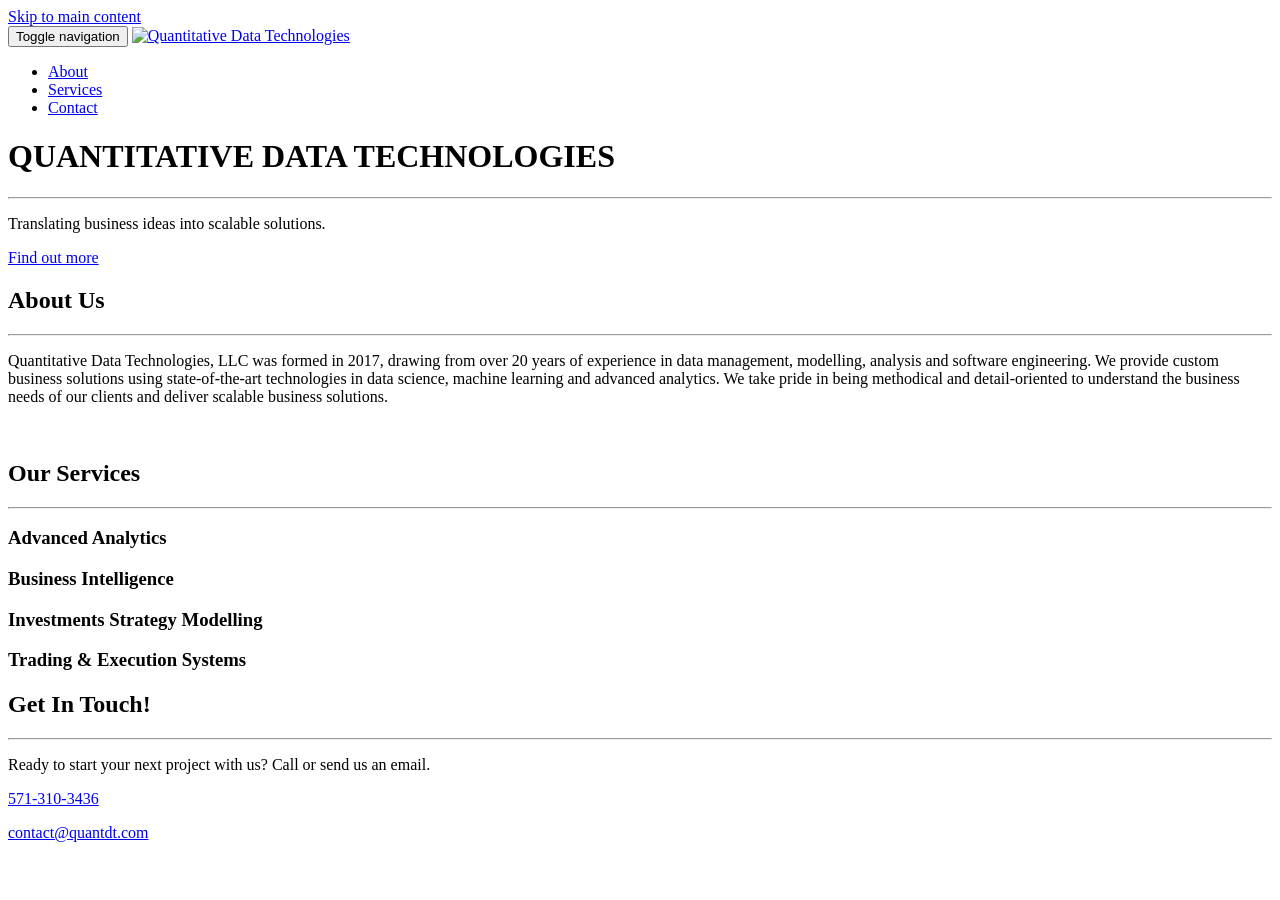
==== index.html @ 6bd19e8d "Updated teal line width between title and subtitle" ====
<!DOCTYPE html>
<html lang="en-us">
    <head>
        <meta charset="utf-8">
<meta name="viewport" content="width=device-width, initial-scale=1">
<meta name="robots" content="index, follow">
<meta name="referrer" content="strict-origin-when-cross-origin">
<meta name="theme-color" content="#032b5b">
<meta name="author" content="Quantitative Data Technologies">
<meta name="description" content="Analytics, Business Intelligence, Statistical Modelling, Systematic Investments">
<link rel="canonical" href="https://www.quantdt.com/">
<meta property="og:type" content="website">
<meta property="og:title" content="QUANTITATIVE DATA TECHNOLOGIES">
<meta property="og:description" content="Analytics, Business Intelligence, Statistical Modelling, Systematic Investments">
<meta property="og:url" content="https://www.quantdt.com/">
<meta property="og:site_name" content="QUANTITATIVE DATA TECHNOLOGIES">
<meta property="og:image" content="https://www.quantdt.com/hero.png">
<meta name="twitter:card" content="summary_large_image">
<title>QUANTITATIVE DATA TECHNOLOGIES</title>

<!-- Favicon -->
<link rel="icon" href="https://www.quantdt.com/favicon.ico">
<!-- Bootstrap Core CSS -->
<link rel="stylesheet" href="https://www.quantdt.com/css/bootstrap.min.css" type="text/css">
<!-- Custom Fonts -->
<link rel="preconnect" href="https://fonts.googleapis.com">
<link rel="preconnect" href="https://fonts.gstatic.com" crossorigin>
<link href="https://fonts.googleapis.com/css?family=Open+Sans:300,300italic,400,400italic,600,600italic,700,700italic,800,800italic&amp;display=swap" rel="stylesheet" type="text/css">
<link href="https://fonts.googleapis.com/css?family=Merriweather:300,300italic,400,400italic,700,700italic,900,900italic&amp;display=swap" rel="stylesheet" type="text/css">
<link rel="stylesheet" href="https://www.quantdt.com/font-awesome/css/font-awesome.min.css" type="text/css">
<!-- Plugin CSS -->
<link rel="stylesheet" href="https://www.quantdt.com/css/animate.min.css" type="text/css">
<!-- Custom CSS -->
<link rel="stylesheet" href="https://www.quantdt.com/css/creative.css" type="text/css">






<script type="application/ld+json">
{
  "@context": "https://schema.org",
  "@type": "Organization",
  "name": "Quantitative Data Technologies",
  "url": "https://www.quantdt.com/",
  "description": "Analytics, Business Intelligence, Statistical Modelling, Systematic Investments",
  "email": "contact@quantdt.com",
  "telephone": "+15713103436"
}
</script>


    </head>
    <body id="page-top">
        <a class="skip-link" href="#main-content">Skip to main content</a>

        
            <!-- NAVIGATION -->
<nav id="mainNav" class="navbar navbar-default navbar-fixed-top" aria-label="Primary navigation">
    <div class="container-fluid">
        <!-- Brand and toggle get grouped for better mobile display -->
        <div class="navbar-header">
            <button type="button" class="navbar-toggle collapsed" data-toggle="collapse" data-target="#site-navigation" aria-controls="site-navigation" aria-expanded="false">
                <span class="sr-only">Toggle navigation</span>
                <span class="icon-bar"></span>
                <span class="icon-bar"></span>
                <span class="icon-bar"></span>
            </button>
            
                <a class="navbar-brand page-scroll navbar-brand-logo" href="#page-top">
                    <img src="https://www.quantdt.com/img/qdt_toplogo.png" alt="Quantitative Data Technologies">
                </a>
            
        </div>
        <!-- Collect the nav links, forms, and other content for toggling -->
        <div class="collapse navbar-collapse" id="site-navigation">
            <ul class="nav navbar-nav navbar-right">
                
                    <li>
                        <a class="page-scroll" href="#about">About</a>
                    </li>
                
                
                    <li>
                        <a class="page-scroll" href="#services">Services</a>
                    </li>
                
                
                
                
                    <li>
                        <a class="page-scroll" href="#contact">Contact</a>
                    </li>
                
            </ul>
        </div>
        <!-- /.navbar-collapse -->
    </div>
    <!-- /.container-fluid -->
</nav>

        

        <main id="main-content" tabindex="-1">
            
                <!-- HEADER -->
<header class="site-hero" aria-labelledby="hero-title">
    <div class="header-content">
        <div class="header-content-inner">
            
                <h1 id="hero-title">QUANTITATIVE DATA TECHNOLOGIES</h1>
            
            
                <div class="hero-subtitle-group">
                    
                        <hr>
                    
                    <p>Translating business ideas into scalable solutions.</p>
                </div>
            
            
                <a href="#about" class="btn btn-primary btn-xl page-scroll" aria-label="Learn more about Quantitative Data Technologies">Find out more</a>
            
        </div>
    </div>
</header>

            

            
                <!-- ABOUT -->
<section class="bg-primary" id="about" aria-labelledby="about-heading">
    <div class="container">
        <div class="row about-row">
            <div class="col-lg-7 col-lg-offset-1 col-md-7">
                
                    <h2 class="section-heading" id="about-heading">About Us</h2>
                
                
                    <hr class="light">
                
                
                    <p class="text-faded">Quantitative Data Technologies, LLC was formed in 2017, drawing from over 20 years of experience in data management, modelling, analysis and software engineering. We provide custom business solutions using state-of-the-art technologies in data science, machine learning and advanced analytics. We take pride in being methodical and detail-oriented to understand the business needs of our clients and deliver scalable business solutions.</p>
                
                
            </div>
            
                <div class="col-lg-3 col-md-4 about-logo-wrap" aria-hidden="true">
                    <img class="about-logo" src="https://www.quantdt.com/img/qdt_logo_no_name.png" alt="">
                </div>
            
        </div>
    </div>
</section>

            

            
                <!-- SERVICES -->
<section id="services" aria-labelledby="services-heading">
    
        <div class="container">
            <div class="row">
                <div class="col-lg-12 text-center">
                    <h2 class="section-heading" id="services-heading">Our Services</h2>
                    <hr class="primary">
                </div>
            </div>
        </div>
    
    <div class="container">
        <div class="row" role="list">
            
            <div class="col-lg-3 col-md-6 text-center" role="listitem">
                <div class="service-box">
                    <i class="fa fa-4x fa-table wow bounceIn text-primary" aria-hidden="true"></i>
                    <h3>Advanced Analytics</h3>
                    
                </div>
            </div>
            
            <div class="col-lg-3 col-md-6 text-center" role="listitem">
                <div class="service-box">
                    <i class="fa fa-4x fa-users wow bounceIn text-primary" aria-hidden="true"></i>
                    <h3>Business Intelligence</h3>
                    
                </div>
            </div>
            
            <div class="col-lg-3 col-md-6 text-center" role="listitem">
                <div class="service-box">
                    <i class="fa fa-4x fa-line-chart wow bounceIn text-primary" aria-hidden="true"></i>
                    <h3>Investments Strategy Modelling</h3>
                    
                </div>
            </div>
            
            <div class="col-lg-3 col-md-6 text-center" role="listitem">
                <div class="service-box">
                    <i class="fa fa-4x fa-exchange wow bounceIn text-primary" aria-hidden="true"></i>
                    <h3>Trading &amp; Execution Systems</h3>
                    
                </div>
            </div>
            
        </div>
    </div>
</section>

            

            

            

            

            
                <!-- CONTACT -->
<section id="contact" aria-labelledby="contact-heading">
    <div class="container">
        <div class="row">
            <div class="col-lg-8 col-lg-offset-2 text-center">
                
                    <h2 class="section-heading" id="contact-heading">Get In Touch!</h2>
                
                
                    <hr class="primary">
                
                
                    <p>Ready to start your next project with us? Call or send us an email.</p>
                
            </div>
            
                <div class="
                
                    col-lg-4
                
                col-lg-offset-2 text-center">
                    <i class="fa fa-phone fa-3x wow bounceIn" aria-hidden="true"></i>
                    <p><a href="tel:&#43;15713103436" aria-label="Call Quantitative Data Technologies at 571-310-3436">571-310-3436</a></p>
                </div>
            
            
                <div class="
                
                    col-lg-4
                
                 text-center">
                    <i class="fa fa-envelope-o fa-3x wow bounceIn" data-wow-delay=".1s" aria-hidden="true"></i>
                    <p><a href="mailto:contact@quantdt.com" aria-label="Email Quantitative Data Technologies">contact@quantdt.com</a></p>
                </div>
            
        </div>
    </div>
</section>

            
        </main>

        

        <!-- jQuery -->
<script src="https://www.quantdt.com/js/jquery.js"></script>
<!-- Bootstrap Core JavaScript -->
<script src="https://www.quantdt.com/js/bootstrap.min.js"></script>
<!-- Plugin JavaScript -->
<script src="https://www.quantdt.com/js/jquery.easing.min.js"></script>
<script src="https://www.quantdt.com/js/jquery.fittext.js"></script>
<script src="https://www.quantdt.com/js/wow.min.js"></script>

<!-- Custom Theme JavaScript -->
<script src="https://www.quantdt.com/js/creative.js"></script>

        
<script>
if (navigator.doNotTrack !== "1" && window.doNotTrack !== "1") {
  window.dataLayer = window.dataLayer || [];
  function gtag(){dataLayer.push(arguments);}
  gtag("js", new Date());
  gtag("config", "G-QYPFFCB6VG", { "anonymize_ip": true });

  var gaScript = document.createElement("script");
  gaScript.async = true;
  gaScript.src = "https://www.googletagmanager.com/gtag/js?id=G-QYPFFCB6VG";
  document.head.appendChild(gaScript);
}
</script>


    </body>
</html>
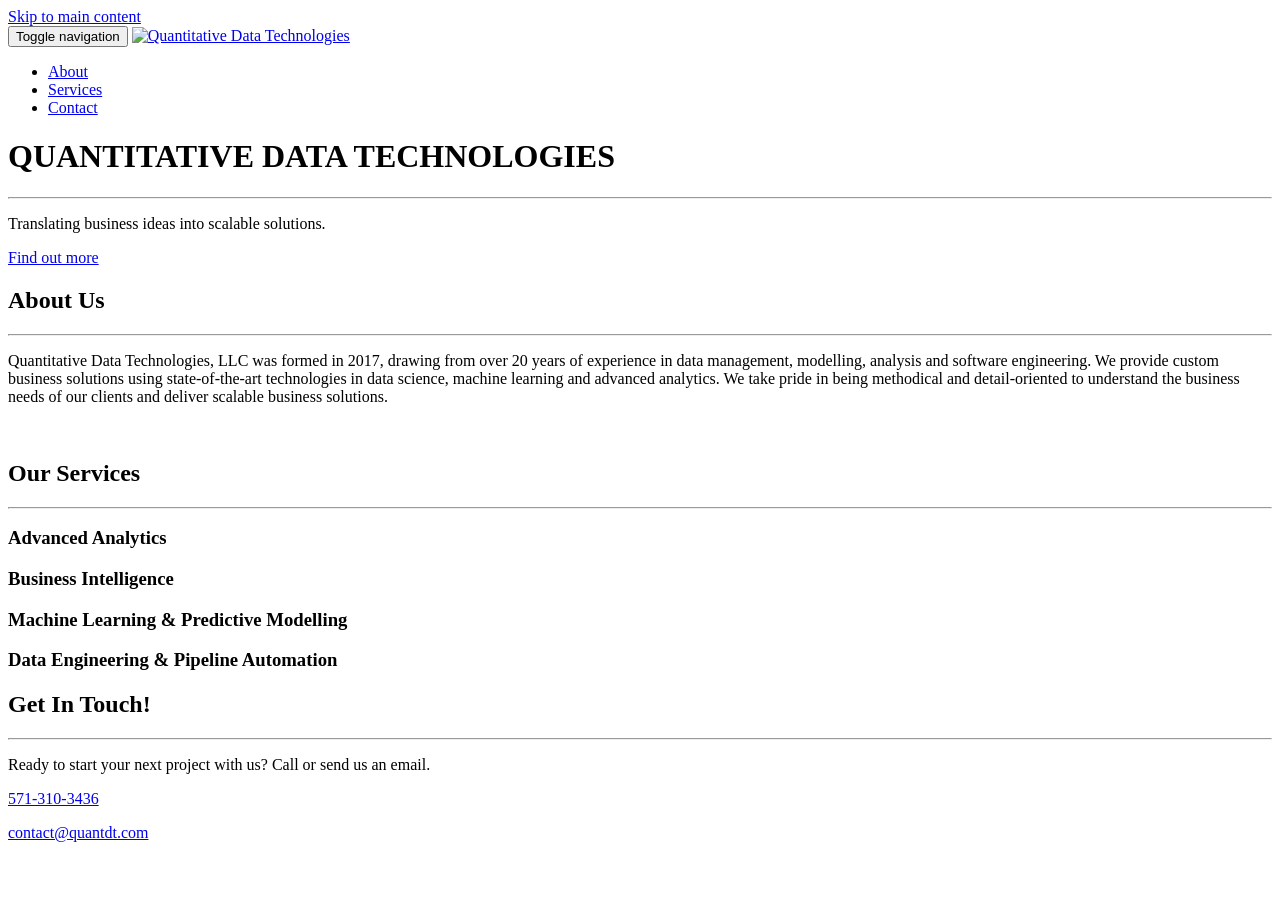
==== commit 5848c29d: "Updated business specialties to include Predictive Modelling and Data Engineering" ====
--- a/index.html
+++ b/index.html
@@ -7,11 +7,11 @@
 <meta name="referrer" content="strict-origin-when-cross-origin">
 <meta name="theme-color" content="#032b5b">
 <meta name="author" content="Quantitative Data Technologies">
-<meta name="description" content="Analytics, Business Intelligence, Statistical Modelling, Systematic Investments">
+<meta name="description" content="Analytics, Business Intelligence, Machine Learning, Data Engineering">
 <link rel="canonical" href="https://www.quantdt.com/">
 <meta property="og:type" content="website">
 <meta property="og:title" content="QUANTITATIVE DATA TECHNOLOGIES">
-<meta property="og:description" content="Analytics, Business Intelligence, Statistical Modelling, Systematic Investments">
+<meta property="og:description" content="Analytics, Business Intelligence, Machine Learning, Data Engineering">
 <meta property="og:url" content="https://www.quantdt.com/">
 <meta property="og:site_name" content="QUANTITATIVE DATA TECHNOLOGIES">
 <meta property="og:image" content="https://www.quantdt.com/hero.png">
@@ -44,7 +44,7 @@
   "@type": "Organization",
   "name": "Quantitative Data Technologies",
   "url": "https://www.quantdt.com/",
-  "description": "Analytics, Business Intelligence, Statistical Modelling, Systematic Investments",
+  "description": "Analytics, Business Intelligence, Machine Learning, Data Engineering",
   "email": "contact@quantdt.com",
   "telephone": "+15713103436"
 }
@@ -190,16 +190,16 @@
             
             <div class="col-lg-3 col-md-6 text-center" role="listitem">
                 <div class="service-box">
-                    <i class="fa fa-4x fa-line-chart wow bounceIn text-primary" aria-hidden="true"></i>
-                    <h3>Investments Strategy Modelling</h3>
-                    
-                </div>
-            </div>
-            
-            <div class="col-lg-3 col-md-6 text-center" role="listitem">
-                <div class="service-box">
-                    <i class="fa fa-4x fa-exchange wow bounceIn text-primary" aria-hidden="true"></i>
-                    <h3>Trading &amp; Execution Systems</h3>
+                    <i class="fa fa-4x fa-cogs wow bounceIn text-primary" aria-hidden="true"></i>
+                    <h3>Machine Learning &amp; Predictive Modelling</h3>
+                    
+                </div>
+            </div>
+            
+            <div class="col-lg-3 col-md-6 text-center" role="listitem">
+                <div class="service-box">
+                    <i class="fa fa-4x fa-database wow bounceIn text-primary" aria-hidden="true"></i>
+                    <h3>Data Engineering &amp; Pipeline Automation</h3>
                     
                 </div>
             </div>
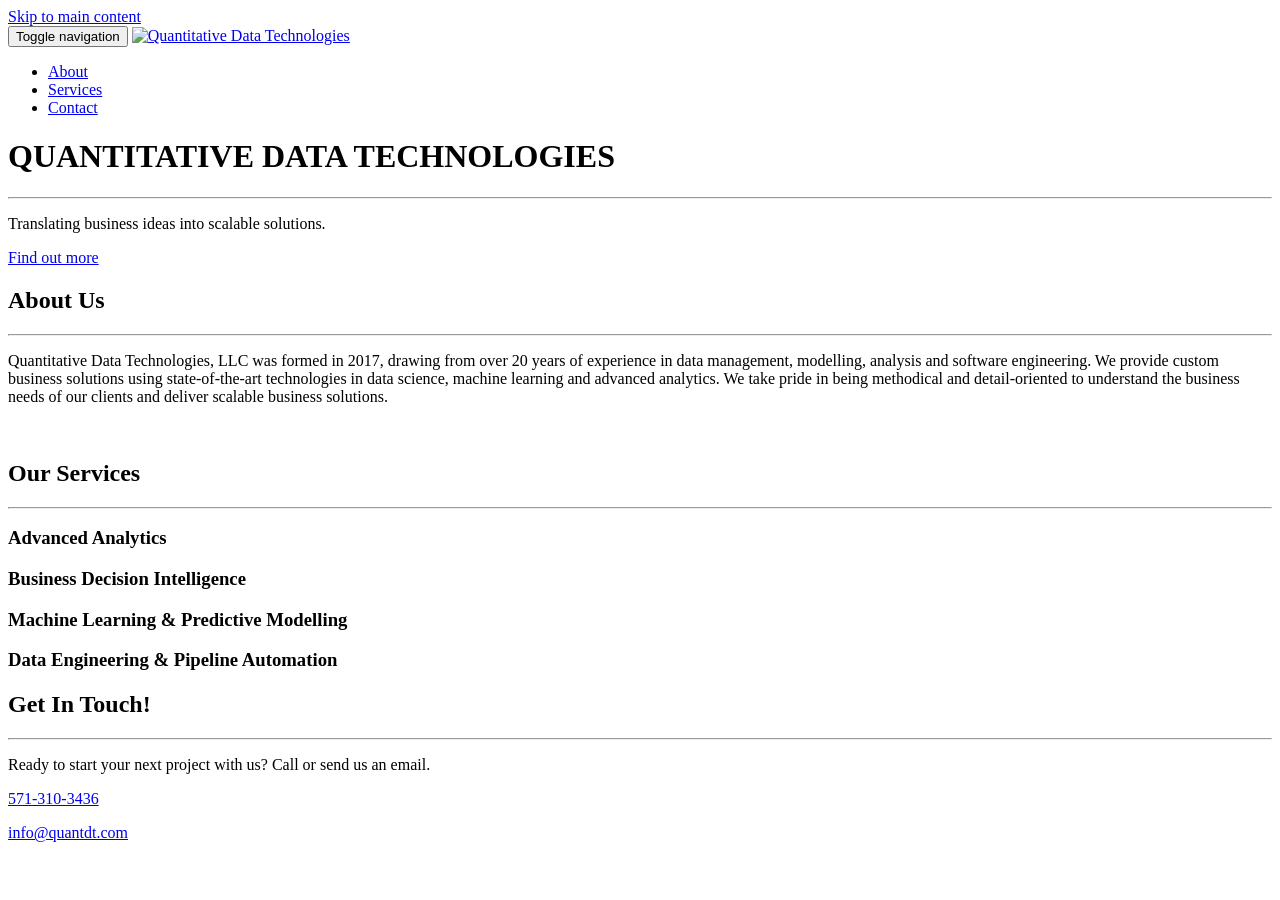
==== commit e03f180c: "Updated email address to info@quantdt.com" ====
--- a/index.html
+++ b/index.html
@@ -45,7 +45,7 @@
   "name": "Quantitative Data Technologies",
   "url": "https://www.quantdt.com/",
   "description": "Analytics, Business Intelligence, Machine Learning, Data Engineering",
-  "email": "contact@quantdt.com",
+  "email": "info@quantdt.com",
   "telephone": "+15713103436"
 }
 </script>
@@ -183,7 +183,7 @@
             <div class="col-lg-3 col-md-6 text-center" role="listitem">
                 <div class="service-box">
                     <i class="fa fa-4x fa-users wow bounceIn text-primary" aria-hidden="true"></i>
-                    <h3>Business Intelligence</h3>
+                    <h3>Business Decision Intelligence</h3>
                     
                 </div>
             </div>
@@ -249,7 +249,7 @@
                 
                  text-center">
                     <i class="fa fa-envelope-o fa-3x wow bounceIn" data-wow-delay=".1s" aria-hidden="true"></i>
-                    <p><a href="mailto:contact@quantdt.com" aria-label="Email Quantitative Data Technologies">contact@quantdt.com</a></p>
+                    <p><a href="mailto:info@quantdt.com" aria-label="Email Quantitative Data Technologies">info@quantdt.com</a></p>
                 </div>
             
         </div>
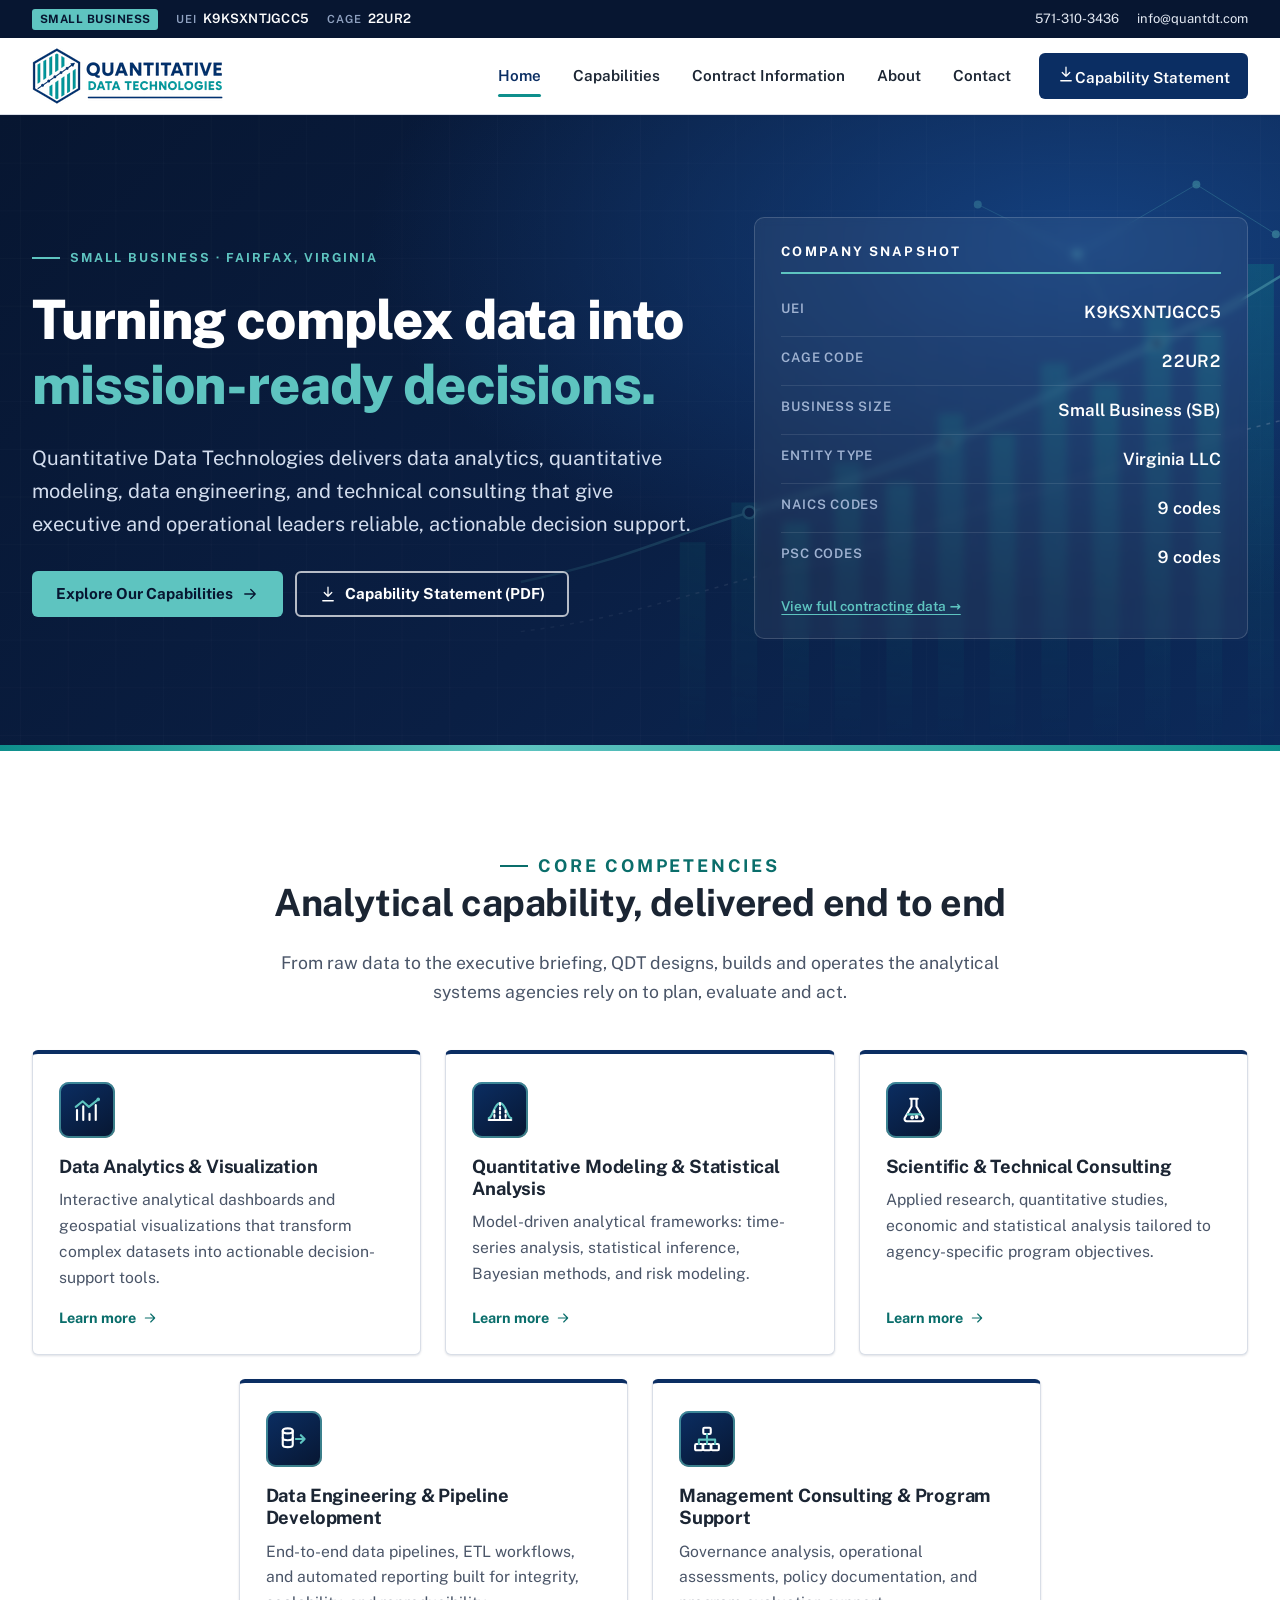
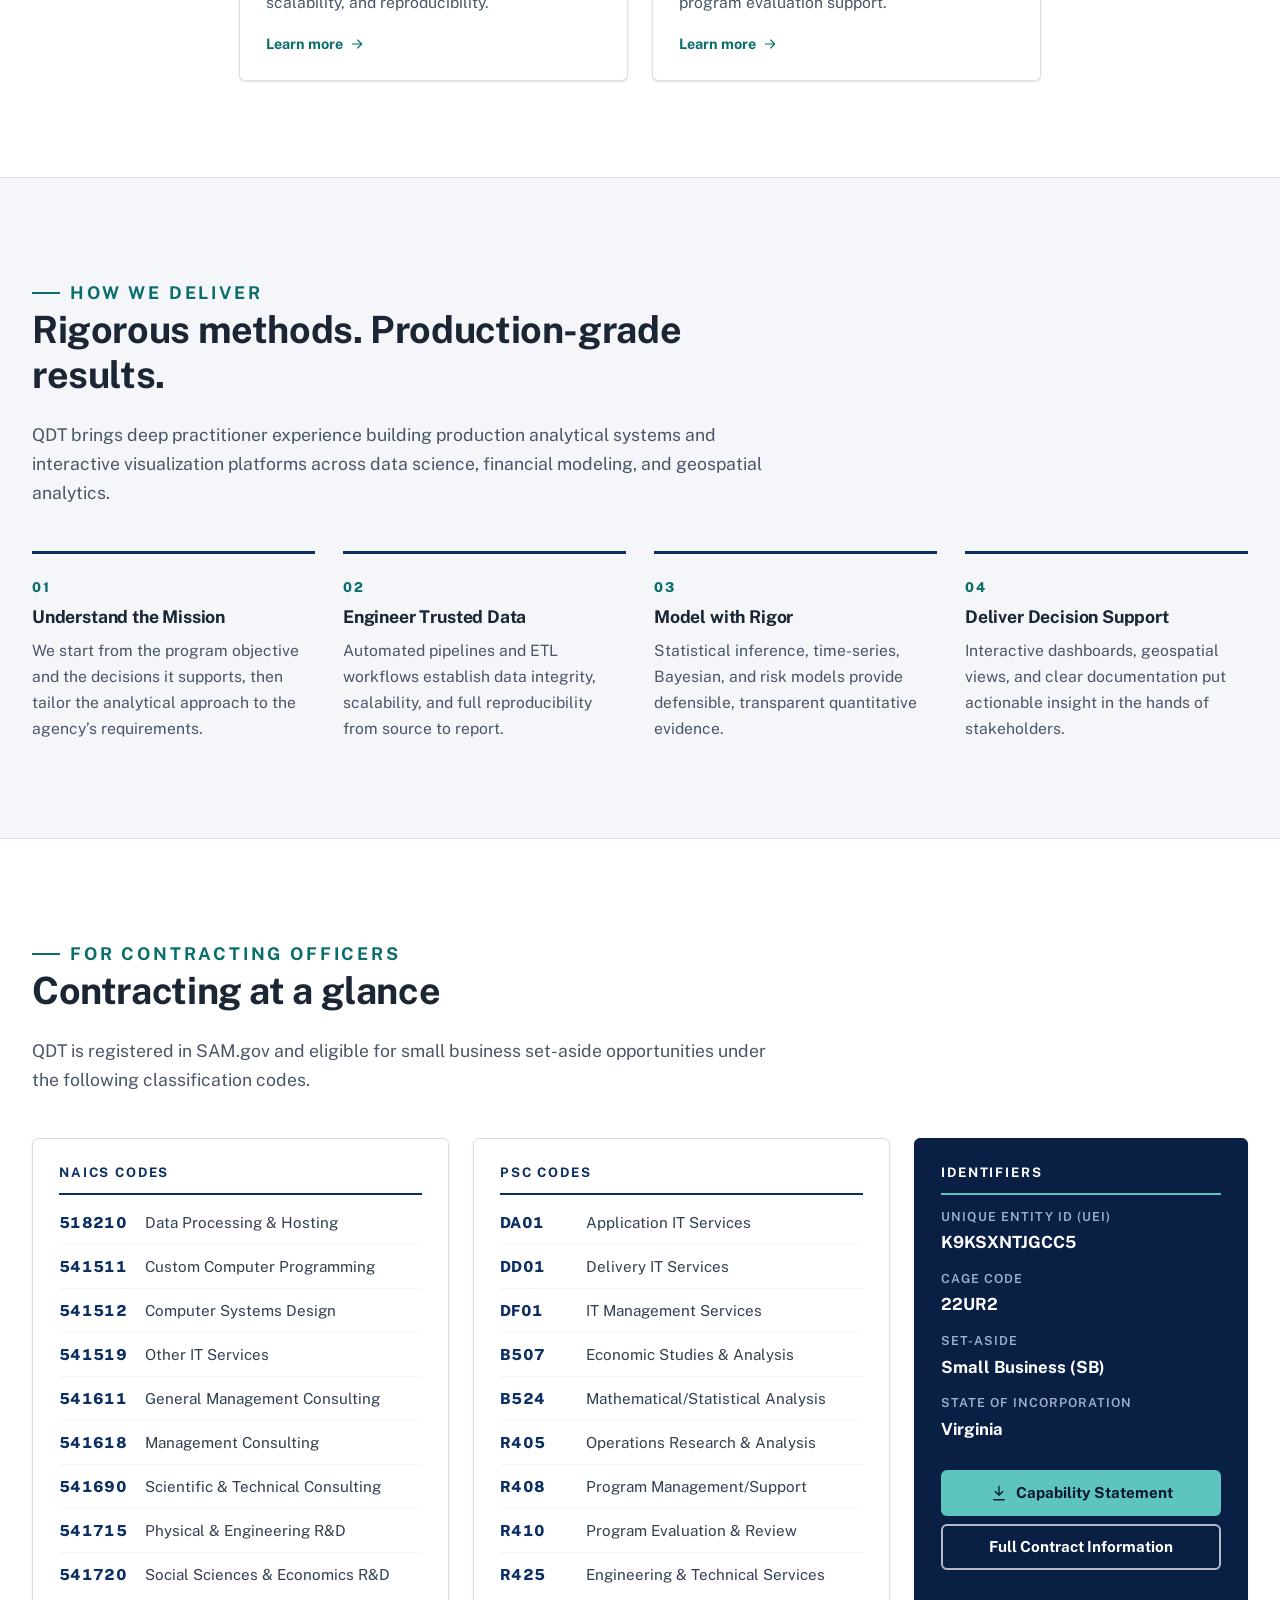
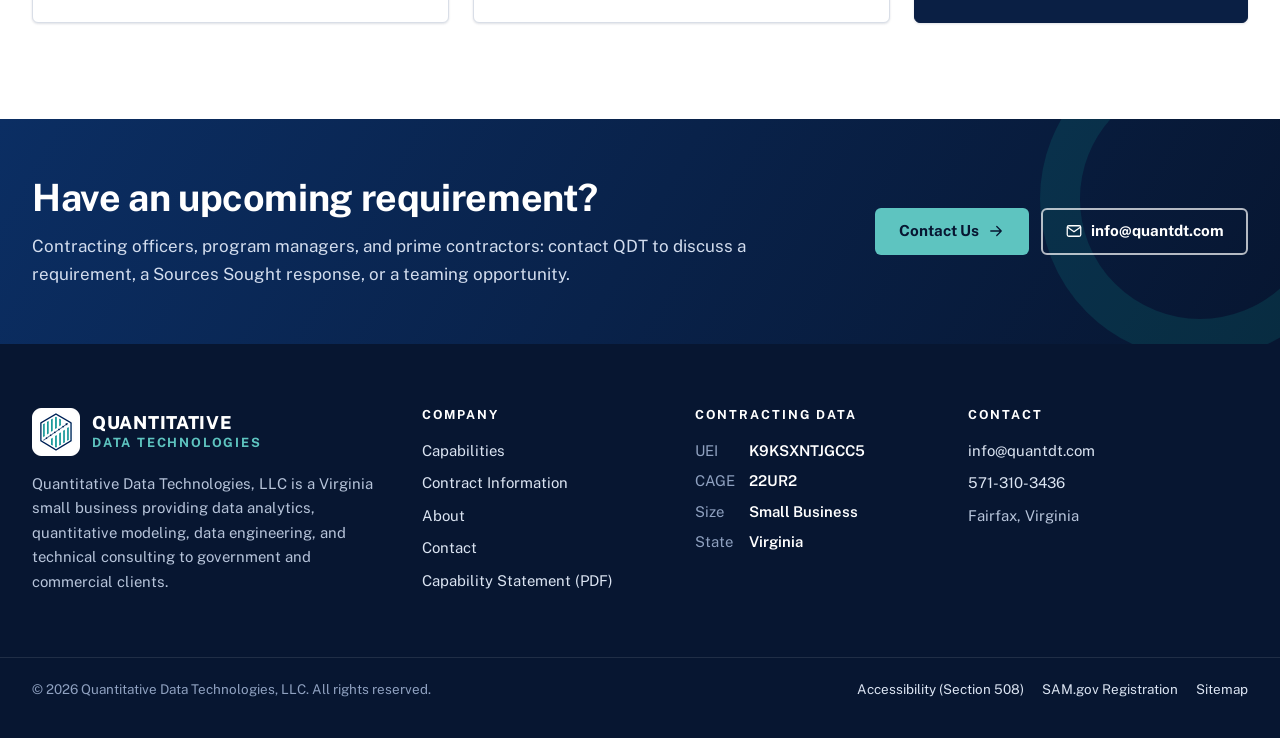
==== commit 6760b87d: "Website updated according to SAM.gov and SBA contracting standards" ====
--- a/index.html
+++ b/index.html
@@ -1,293 +1,289 @@
 <!DOCTYPE html>
 <html lang="en-us">
-    <head>
-        <meta charset="utf-8">
+<head><script src="/livereload.js?mindelay=10&amp;v=2&amp;port=4321&amp;path=livereload" data-no-instant defer></script>
+<meta charset="utf-8">
 <meta name="viewport" content="width=device-width, initial-scale=1">
-<meta name="robots" content="index, follow">
-<meta name="referrer" content="strict-origin-when-cross-origin">
-<meta name="theme-color" content="#032b5b">
-<meta name="author" content="Quantitative Data Technologies">
-<meta name="description" content="Analytics, Business Intelligence, Machine Learning, Data Engineering">
-<link rel="canonical" href="https://www.quantdt.com/">
+<title>Quantitative Data Technologies, LLC | Data Analytics, Technical Consulting &amp; Decision Intelligence</title>
+<meta name="description" content="Quantitative Data Technologies, LLC is a Virginia small business delivering data analytics and visualization, quantitative modeling, data engineering, and scientific, technical and management consulting. UEI K9KSXNTJGCC5 · CAGE 22UR2.">
+<link rel="canonical" href="http://localhost:4321/">
+<meta name="theme-color" content="#0a1f44">
 <meta property="og:type" content="website">
-<meta property="og:title" content="QUANTITATIVE DATA TECHNOLOGIES">
-<meta property="og:description" content="Analytics, Business Intelligence, Machine Learning, Data Engineering">
-<meta property="og:url" content="https://www.quantdt.com/">
-<meta property="og:site_name" content="QUANTITATIVE DATA TECHNOLOGIES">
-<meta property="og:image" content="https://www.quantdt.com/hero.png">
+<meta property="og:site_name" content="Quantitative Data Technologies, LLC">
+<meta property="og:title" content="Quantitative Data Technologies, LLC | Data Analytics, Technical Consulting &amp; Decision Intelligence">
+<meta property="og:description" content="Quantitative Data Technologies, LLC is a Virginia small business delivering data analytics and visualization, quantitative modeling, data engineering, and scientific, technical and management consulting. UEI K9KSXNTJGCC5 · CAGE 22UR2.">
+<meta property="og:url" content="http://localhost:4321/">
+<meta property="og:image" content="http://localhost:4321/assets/img/og-image.png">
+<meta property="og:image:width" content="1200">
+<meta property="og:image:height" content="630">
+<meta property="og:image:alt" content="Quantitative Data Technologies, LLC logo">
 <meta name="twitter:card" content="summary_large_image">
-<title>QUANTITATIVE DATA TECHNOLOGIES</title>
-
-<!-- Favicon -->
-<link rel="icon" href="https://www.quantdt.com/favicon.ico">
-<!-- Bootstrap Core CSS -->
-<link rel="stylesheet" href="https://www.quantdt.com/css/bootstrap.min.css" type="text/css">
-<!-- Custom Fonts -->
+<link rel="icon" href="/favicon.ico" sizes="any">
+<link rel="icon" href="/assets/img/favicon-32.png" type="image/png" sizes="32x32">
+<link rel="apple-touch-icon" href="/assets/img/apple-touch-icon.png">
 <link rel="preconnect" href="https://fonts.googleapis.com">
 <link rel="preconnect" href="https://fonts.gstatic.com" crossorigin>
-<link href="https://fonts.googleapis.com/css?family=Open+Sans:300,300italic,400,400italic,600,600italic,700,700italic,800,800italic&amp;display=swap" rel="stylesheet" type="text/css">
-<link href="https://fonts.googleapis.com/css?family=Merriweather:300,300italic,400,400italic,700,700italic,900,900italic&amp;display=swap" rel="stylesheet" type="text/css">
-<link rel="stylesheet" href="https://www.quantdt.com/font-awesome/css/font-awesome.min.css" type="text/css">
-<!-- Plugin CSS -->
-<link rel="stylesheet" href="https://www.quantdt.com/css/animate.min.css" type="text/css">
-<!-- Custom CSS -->
-<link rel="stylesheet" href="https://www.quantdt.com/css/creative.css" type="text/css">
-
-
-
-
-
-
-<script type="application/ld+json">
-{
-  "@context": "https://schema.org",
-  "@type": "Organization",
-  "name": "Quantitative Data Technologies",
-  "url": "https://www.quantdt.com/",
-  "description": "Analytics, Business Intelligence, Machine Learning, Data Engineering",
-  "email": "info@quantdt.com",
-  "telephone": "+15713103436"
-}
-</script>
-
-
-    </head>
-    <body id="page-top">
-        <a class="skip-link" href="#main-content">Skip to main content</a>
-
-        
-            <!-- NAVIGATION -->
-<nav id="mainNav" class="navbar navbar-default navbar-fixed-top" aria-label="Primary navigation">
-    <div class="container-fluid">
-        <!-- Brand and toggle get grouped for better mobile display -->
-        <div class="navbar-header">
-            <button type="button" class="navbar-toggle collapsed" data-toggle="collapse" data-target="#site-navigation" aria-controls="site-navigation" aria-expanded="false">
-                <span class="sr-only">Toggle navigation</span>
-                <span class="icon-bar"></span>
-                <span class="icon-bar"></span>
-                <span class="icon-bar"></span>
-            </button>
-            
-                <a class="navbar-brand page-scroll navbar-brand-logo" href="#page-top">
-                    <img src="https://www.quantdt.com/img/qdt_toplogo.png" alt="Quantitative Data Technologies">
-                </a>
-            
-        </div>
-        <!-- Collect the nav links, forms, and other content for toggling -->
-        <div class="collapse navbar-collapse" id="site-navigation">
-            <ul class="nav navbar-nav navbar-right">
-                
-                    <li>
-                        <a class="page-scroll" href="#about">About</a>
-                    </li>
-                
-                
-                    <li>
-                        <a class="page-scroll" href="#services">Services</a>
-                    </li>
-                
-                
-                
-                
-                    <li>
-                        <a class="page-scroll" href="#contact">Contact</a>
-                    </li>
-                
-            </ul>
-        </div>
-        <!-- /.navbar-collapse -->
-    </div>
-    <!-- /.container-fluid -->
-</nav>
-
-        
-
-        <main id="main-content" tabindex="-1">
-            
-                <!-- HEADER -->
-<header class="site-hero" aria-labelledby="hero-title">
-    <div class="header-content">
-        <div class="header-content-inner">
-            
-                <h1 id="hero-title">QUANTITATIVE DATA TECHNOLOGIES</h1>
-            
-            
-                <div class="hero-subtitle-group">
-                    
-                        <hr>
-                    
-                    <p>Translating business ideas into scalable solutions.</p>
-                </div>
-            
-            
-                <a href="#about" class="btn btn-primary btn-xl page-scroll" aria-label="Learn more about Quantitative Data Technologies">Find out more</a>
-            
-        </div>
-    </div>
+<link href="https://fonts.googleapis.com/css2?family=Public+Sans:wght@400;600;700;800&display=swap" rel="stylesheet">
+<link rel="stylesheet" href="/css/site.min.bdb7b64b55425c8348479dc32504707dd6d433d657361209245fc31327a016e7.css" integrity="sha256-vbe2S1VCXINIR53DJQRwfdbUM9ZXNhIJJF/DEyegFuc=">
+<script type="application/ld+json">{"@context":"https://schema.org","@type":"Organization","address":{"@type":"PostalAddress","addressCountry":"US","addressLocality":"Fairfax","addressRegion":"VA"},"alternateName":"QDT","identifier":[{"@type":"PropertyValue","propertyID":"UEI","value":"K9KSXNTJGCC5"},{"@type":"PropertyValue","propertyID":"CAGE","value":"22UR2"}],"knowsAbout":["Data analytics","Data visualization","Quantitative modeling","Statistical analysis","Data engineering","Scientific and technical consulting","Management consulting"],"logo":"http://localhost:4321/assets/img/qdt-logo@3x.png","name":"Quantitative Data Technologies, LLC","slogan":"Data Analytics • Technical Consulting • Decision Intelligence","url":"http://localhost:4321/"}</script>
+</head>
+
+<body>
+<a class="skip-link" href="#main">Skip to main content</a>
+<div class="utility-bar">
+  <div class="container">
+    <ul aria-label="Company identifiers">
+      <li><span class="sb-badge">SMALL BUSINESS</span></li>
+      <li><span class="label">UEI</span> <span class="value">K9KSXNTJGCC5</span></li>
+      <li><span class="label">CAGE</span> <span class="value">22UR2</span></li>
+    </ul>
+    <ul class="contact-links" aria-label="Contact">
+      <li><a class="js-obf" href="/contact/" data-obf="phone" data-v="NjM0My0wMTMtMTc1"><span class="obf-text">Call QDT</span></a></li>
+      <li><a class="js-obf" href="/contact/" data-obf="email" data-v="bW9jLnRkdG5hdXFAb2ZuaQ=="><span class="obf-text">info [at] quantdt [dot] com</span></a></li>
+    </ul>
+  </div>
+</div>
+<header class="site-header">
+  <div class="container">
+    <a class="brand" href="/">
+      <img class="brand-logo" src="/assets/img/qdt-logo@1x.png" srcset="/assets/img/qdt-logo@1x.png 1x, /assets/img/qdt-logo@2x.png 2x, /assets/img/qdt-logo@3x.png 3x" width="191" height="56" alt="Quantitative Data Technologies, LLC home">
+    </a>
+    <button class="nav-toggle" type="button" aria-expanded="false" aria-controls="primary-nav"><svg viewBox="0 0 24 24" fill="none" stroke="currentColor" stroke-width="1.7" stroke-linecap="round" stroke-linejoin="round" aria-hidden="true" focusable="false"><path d="M4 7h16M4 12h16M4 17h16"/></svg>Menu</button>
+    <nav class="primary-nav" id="primary-nav" aria-label="Primary">
+      <ul>
+        <li><a href="/" aria-current="page">Home</a></li>
+        <li><a href="/capabilities/">Capabilities</a></li>
+        <li><a href="/contracting/">Contract Information</a></li>
+        <li><a href="/about/">About</a></li>
+        <li><a href="/contact/">Contact</a></li>
+        <li class="nav-cta"><a class="btn btn-primary" href="/docs/QDT-Capability-Statement.pdf" download><svg viewBox="0 0 24 24" fill="none" stroke="currentColor" stroke-width="1.7" stroke-linecap="round" stroke-linejoin="round" aria-hidden="true" focusable="false"><path d="M12 3v12M7 10l5 5 5-5M5 21h14"/></svg>Capability Statement<span class="visually-hidden"> (PDF)</span></a></li>
+      </ul>
+    </nav>
+  </div>
 </header>
 
-            
-
-            
-                <!-- ABOUT -->
-<section class="bg-primary" id="about" aria-labelledby="about-heading">
+<main id="main" tabindex="-1">
+<section class="hero" aria-labelledby="hero-title">
+  <svg class="hero-art" viewBox="0 0 1440 640" preserveAspectRatio="xMidYMid slice" aria-hidden="true" focusable="false">
+  <defs>
+    <pattern id="grid-home" width="48" height="48" patternUnits="userSpaceOnUse"><path d="M48 0H0V48" fill="none" stroke="#ffffff" stroke-opacity=".06"/></pattern>
+    <linearGradient id="bar-home" x1="0" y1="0" x2="0" y2="1"><stop offset="0" stop-color="#0e8f8c" stop-opacity=".55"/><stop offset="1" stop-color="#0e8f8c" stop-opacity="0"/></linearGradient>
+    <linearGradient id="fade-home" x1="0" y1="0" x2="1" y2="0"><stop offset="0" stop-color="#fff" stop-opacity="0"/><stop offset=".45" stop-color="#fff" stop-opacity=".25"/><stop offset="1" stop-color="#fff" stop-opacity="1"/></linearGradient>
+    <mask id="m-home"><rect width="1440" height="640" fill="url(#fade-home)"/></mask>
+  </defs>
+  <rect width="1440" height="640" fill="url(#grid-home)"/>
+  <g mask="url(#m-home)">
+    <g fill="url(#bar-home)">
+      <rect x="760" y="430" width="26" height="210"/><rect x="812" y="390" width="26" height="250"/><rect x="864" y="410" width="26" height="230"/>
+      <rect x="916" y="350" width="26" height="290"/><rect x="968" y="370" width="26" height="270"/><rect x="1020" y="300" width="26" height="340"/>
+      <rect x="1072" y="320" width="26" height="320"/><rect x="1124" y="250" width="26" height="390"/><rect x="1176" y="270" width="26" height="370"/>
+      <rect x="1228" y="200" width="26" height="440"/><rect x="1280" y="215" width="26" height="425"/><rect x="1332" y="150" width="26" height="490"/><rect x="1384" y="170" width="26" height="470"/>
+    </g>
+    <path d="M600 470 C700 450 760 420 830 400 S960 360 1030 330 S1150 270 1240 230 S1360 160 1440 120" fill="none" stroke="#5ec4c0" stroke-width="2.5" stroke-opacity=".9"/>
+    <path d="M600 520 C720 505 800 470 880 455 S1010 410 1100 385 S1260 330 1440 290" fill="none" stroke="#ffffff" stroke-width="1.5" stroke-opacity=".35" stroke-dasharray="4 6"/>
+    <g fill="#071631" stroke="#5ec4c0" stroke-width="2.5"><circle cx="830" cy="400" r="6"/><circle cx="1030" cy="330" r="6"/><circle cx="1240" cy="230" r="6"/><circle cx="1400" cy="140" r="6"/></g>
+    <g stroke="#5ec4c0" stroke-opacity=".5" fill="none"><path d="M1060 90 1160 140 1280 70 1360 120M1160 140 1200 210"/></g>
+    <g fill="#5ec4c0" fill-opacity=".8"><circle cx="1060" cy="90" r="4"/><circle cx="1160" cy="140" r="5"/><circle cx="1280" cy="70" r="4"/><circle cx="1360" cy="120" r="4"/><circle cx="1200" cy="210" r="3.5"/></g>
+  </g>
+</svg>
+
+  <div class="container">
+    <div>
+      <p class="eyebrow">Small Business &middot; Fairfax, Virginia</p>
+      <h1 id="hero-title">Turning complex data into <span class="accent">mission-ready decisions.</span></h1>
+      <p class="lead">Quantitative Data Technologies delivers data analytics, quantitative modeling, data engineering, and technical consulting that give executive and operational leaders reliable, actionable decision support.</p>
+      <div class="actions">
+        <a class="btn btn-accent" href="/capabilities/">Explore Our Capabilities <svg viewBox="0 0 24 24" fill="none" stroke="currentColor" stroke-width="1.7" stroke-linecap="round" stroke-linejoin="round" aria-hidden="true" focusable="false"><path d="M5 12h14M13 6l6 6-6 6"/></svg></a>
+        <a class="btn btn-outline-light" href="/docs/QDT-Capability-Statement.pdf" download><svg viewBox="0 0 24 24" fill="none" stroke="currentColor" stroke-width="1.7" stroke-linecap="round" stroke-linejoin="round" aria-hidden="true" focusable="false"><path d="M12 3v12M7 10l5 5 5-5M5 21h14"/></svg> Capability Statement (PDF)</a>
+      </div>
+    </div>
+    <aside class="facts-card" aria-labelledby="facts-title">
+      <h2 id="facts-title">Company Snapshot</h2>
+      <dl>
+        <dt>UEI</dt><dd>K9KSXNTJGCC5</dd>
+        <dt>CAGE Code</dt><dd>22UR2</dd>
+        <dt>Business Size</dt><dd>Small Business (SB)</dd>
+        <dt>Entity Type</dt><dd>Virginia LLC</dd>
+        <dt>NAICS Codes</dt><dd>9 codes</dd>
+        <dt>PSC Codes</dt><dd>9 codes</dd>
+      </dl>
+      <p class="facts-foot"><a href="/contracting/">View full contracting data &rarr;</a></p>
+    </aside>
+  </div>
+</section>
+
+<section class="section" aria-labelledby="comp-title">
+  <div class="container">
+    <div class="section-head center">
+      <p class="eyebrow dark">Core Competencies</p>
+      <h2 id="comp-title">Analytical capability, delivered end to end</h2>
+      <p>From raw data to the executive briefing, QDT designs, builds and operates the analytical systems agencies rely on to plan, evaluate and act.</p>
+    </div>
+    <div class="card-grid">
+      <article class="cap-card">
+        <div class="icon-tile"><svg viewBox="0 0 24 24" fill="none" stroke="currentColor" stroke-width="1.7" stroke-linecap="round" stroke-linejoin="round" aria-hidden="true" focusable="false"><path d="M4 20V12M9 20V9M14 20v-5M19 20V8"/><path class="acc" d="M3 9.5 8.5 5l5 4.5L21 3.5"/><circle class="acc" cx="21" cy="3.5" r=".6"/></svg></div>
+        <h3><a href="/capabilities/#analytics">Data Analytics &amp; Visualization</a></h3>
+        <p>Interactive analytical dashboards and geospatial visualizations that transform complex datasets into actionable decision-support tools.</p>
+        <span class="more" aria-hidden="true">Learn more <svg viewBox="0 0 24 24" fill="none" stroke="currentColor" stroke-width="1.7" stroke-linecap="round" stroke-linejoin="round" aria-hidden="true" focusable="false"><path d="M5 12h14M13 6l6 6-6 6"/></svg></span>
+      </article>
+      <article class="cap-card">
+        <div class="icon-tile"><svg viewBox="0 0 24 24" fill="none" stroke="currentColor" stroke-width="1.7" stroke-linecap="round" stroke-linejoin="round" aria-hidden="true" focusable="false"><path d="M3 20h18"/><path class="acc" d="M3 18.5c3.2 0 4.2-12 9-12s5.8 12 9 12"/><path d="M12 6.5V20M7.5 12.5V20M16.5 12.5V20" stroke-dasharray="1.5 2"/></svg></div>
+        <h3><a href="/capabilities/#modeling">Quantitative Modeling &amp; Statistical Analysis</a></h3>
+        <p>Model-driven analytical frameworks: time-series analysis, statistical inference, Bayesian methods, and risk modeling.</p>
+        <span class="more" aria-hidden="true">Learn more <svg viewBox="0 0 24 24" fill="none" stroke="currentColor" stroke-width="1.7" stroke-linecap="round" stroke-linejoin="round" aria-hidden="true" focusable="false"><path d="M5 12h14M13 6l6 6-6 6"/></svg></span>
+      </article>
+      <article class="cap-card">
+        <div class="icon-tile"><svg viewBox="0 0 24 24" fill="none" stroke="currentColor" stroke-width="1.7" stroke-linecap="round" stroke-linejoin="round" aria-hidden="true" focusable="false"><path d="M9 3h6M10 3v6.2L4.6 18.4A1.8 1.8 0 0 0 6.2 21h11.6a1.8 1.8 0 0 0 1.6-2.6L14 9.2V3"/><path class="acc" d="M7 15.5h10"/><circle cx="10.5" cy="18" r=".7"/><circle cx="14" cy="17.6" r=".7"/></svg></div>
+        <h3><a href="/capabilities/#consulting">Scientific &amp; Technical Consulting</a></h3>
+        <p>Applied research, quantitative studies, economic and statistical analysis tailored to agency-specific program objectives.</p>
+        <span class="more" aria-hidden="true">Learn more <svg viewBox="0 0 24 24" fill="none" stroke="currentColor" stroke-width="1.7" stroke-linecap="round" stroke-linejoin="round" aria-hidden="true" focusable="false"><path d="M5 12h14M13 6l6 6-6 6"/></svg></span>
+      </article>
+      <article class="cap-card">
+        <div class="icon-tile"><svg viewBox="0 0 24 24" fill="none" stroke="currentColor" stroke-width="1.7" stroke-linecap="round" stroke-linejoin="round" aria-hidden="true" focusable="false"><ellipse cx="7" cy="5.5" rx="4" ry="2"/><path d="M3 5.5v11c0 1.1 1.8 2 4 2s4-.9 4-2v-11"/><path d="M3 11c0 1.1 1.8 2 4 2s4-.9 4-2"/><path class="acc" d="M13.5 12h7M17.5 9l3 3-3 3"/></svg></div>
+        <h3><a href="/capabilities/#engineering">Data Engineering &amp; Pipeline Development</a></h3>
+        <p>End-to-end data pipelines, ETL workflows, and automated reporting built for integrity, scalability, and reproducibility.</p>
+        <span class="more" aria-hidden="true">Learn more <svg viewBox="0 0 24 24" fill="none" stroke="currentColor" stroke-width="1.7" stroke-linecap="round" stroke-linejoin="round" aria-hidden="true" focusable="false"><path d="M5 12h14M13 6l6 6-6 6"/></svg></span>
+      </article>
+      <article class="cap-card">
+        <div class="icon-tile"><svg viewBox="0 0 24 24" fill="none" stroke="currentColor" stroke-width="1.7" stroke-linecap="round" stroke-linejoin="round" aria-hidden="true" focusable="false"><rect x="9" y="3" width="6" height="5" rx="1"/><rect x="2.5" y="16" width="6" height="5" rx="1"/><rect x="15.5" y="16" width="6" height="5" rx="1"/><rect x="9" y="16" width="6" height="5" rx="1"/><path class="acc" d="M12 8v4.5M5.5 16v-3.5h13V16M12 12.5V16"/></svg></div>
+        <h3><a href="/capabilities/#management">Management Consulting &amp; Program Support</a></h3>
+        <p>Governance analysis, operational assessments, policy documentation, and program evaluation support.</p>
+        <span class="more" aria-hidden="true">Learn more <svg viewBox="0 0 24 24" fill="none" stroke="currentColor" stroke-width="1.7" stroke-linecap="round" stroke-linejoin="round" aria-hidden="true" focusable="false"><path d="M5 12h14M13 6l6 6-6 6"/></svg></span>
+      </article>
+    </div>
+  </div>
+</section>
+
+<section class="section alt" aria-labelledby="approach-title">
+  <div class="container">
+    <div class="section-head">
+      <p class="eyebrow dark">How We Deliver</p>
+      <h2 id="approach-title">Rigorous methods. Production-grade results.</h2>
+      <p>QDT brings deep practitioner experience building production analytical systems and interactive visualization platforms across data science, financial modeling, and geospatial analytics.</p>
+    </div>
+    <ol class="approach">
+      <li><h3>Understand the Mission</h3><p>We start from the program objective and the decisions it supports, then tailor the analytical approach to the agency&rsquo;s requirements.</p></li>
+      <li><h3>Engineer Trusted Data</h3><p>Automated pipelines and ETL workflows establish data integrity, scalability, and full reproducibility from source to report.</p></li>
+      <li><h3>Model with Rigor</h3><p>Statistical inference, time-series, Bayesian, and risk models provide defensible, transparent quantitative evidence.</p></li>
+      <li><h3>Deliver Decision Support</h3><p>Interactive dashboards, geospatial views, and clear documentation put actionable insight in the hands of stakeholders.</p></li>
+    </ol>
+  </div>
+</section>
+
+<section class="section" aria-labelledby="snap-title">
+  <div class="container">
+    <div class="section-head">
+      <p class="eyebrow dark">For Contracting Officers</p>
+      <h2 id="snap-title">Contracting at a glance</h2>
+      <p>QDT is registered in SAM.gov and eligible for small business set-aside opportunities under the following classification codes.</p>
+    </div>
+    <div class="snapshot">
+      <div class="panel">
+        <h3>NAICS Codes</h3>
+        <ul class="code-list">
+          <li><span class="code">518210</span><span>Data Processing &amp; Hosting</span></li>
+          <li><span class="code">541511</span><span>Custom Computer Programming</span></li>
+          <li><span class="code">541512</span><span>Computer Systems Design</span></li>
+          <li><span class="code">541519</span><span>Other IT Services</span></li>
+          <li><span class="code">541611</span><span>General Management Consulting</span></li>
+          <li><span class="code">541618</span><span>Management Consulting</span></li>
+          <li><span class="code">541690</span><span>Scientific &amp; Technical Consulting</span></li>
+          <li><span class="code">541715</span><span>Physical &amp; Engineering R&amp;D</span></li>
+          <li><span class="code">541720</span><span>Social Sciences &amp; Economics R&amp;D</span></li>
+        </ul>
+      </div>
+      <div class="panel">
+        <h3>PSC Codes</h3>
+        <ul class="code-list">
+          <li><span class="code">DA01</span><span>Application IT Services</span></li>
+          <li><span class="code">DD01</span><span>Delivery IT Services</span></li>
+          <li><span class="code">DF01</span><span>IT Management Services</span></li>
+          <li><span class="code">B507</span><span>Economic Studies &amp; Analysis</span></li>
+          <li><span class="code">B524</span><span>Mathematical/Statistical Analysis</span></li>
+          <li><span class="code">R405</span><span>Operations Research &amp; Analysis</span></li>
+          <li><span class="code">R408</span><span>Program Management/Support</span></li>
+          <li><span class="code">R410</span><span>Program Evaluation &amp; Review</span></li>
+          <li><span class="code">R425</span><span>Engineering &amp; Technical Services</span></li>
+        </ul>
+      </div>
+      <div class="panel dark">
+        <h3>Identifiers</h3>
+        <dl>
+          <dt>Unique Entity ID (UEI)</dt><dd>K9KSXNTJGCC5</dd>
+          <dt>CAGE Code</dt><dd>22UR2</dd>
+          <dt>Set-Aside</dt><dd>Small Business (SB)</dd>
+          <dt>State of Incorporation</dt><dd>Virginia</dd>
+        </dl>
+        <a class="btn btn-accent" href="/docs/QDT-Capability-Statement.pdf" download><svg viewBox="0 0 24 24" fill="none" stroke="currentColor" stroke-width="1.7" stroke-linecap="round" stroke-linejoin="round" aria-hidden="true" focusable="false"><path d="M12 3v12M7 10l5 5 5-5M5 21h14"/></svg> Capability Statement</a>
+        <a class="btn btn-outline-light" href="/contracting/">Full Contract Information</a>
+      </div>
+    </div>
+  </div>
+</section>
+
+<section class="cta-band" aria-labelledby="cta-title">
+  <div class="container">
+    <div>
+      <h2 id="cta-title">Have an upcoming requirement?</h2>
+      <p>Contracting officers, program managers, and prime contractors: contact QDT to discuss a requirement, a Sources Sought response, or a teaming opportunity.</p>
+    </div>
+    <div class="actions">
+      <a class="btn btn-accent" href="/contact/">Contact Us <svg viewBox="0 0 24 24" fill="none" stroke="currentColor" stroke-width="1.7" stroke-linecap="round" stroke-linejoin="round" aria-hidden="true" focusable="false"><path d="M5 12h14M13 6l6 6-6 6"/></svg></a>
+      <a class="btn btn-outline-light js-obf" href="/contact/" data-obf="email" data-v="bW9jLnRkdG5hdXFAb2ZuaQ=="><svg viewBox="0 0 24 24" fill="none" stroke="currentColor" stroke-width="1.7" stroke-linecap="round" stroke-linejoin="round" aria-hidden="true" focusable="false"><rect x="3" y="5" width="18" height="14" rx="2"/><path d="m3.5 7 8.5 6 8.5-6"/></svg> <span class="obf-text">info [at] quantdt [dot] com</span></a>
+    </div>
+  </div>
+</section>
+
+
+</main>
+<footer class="site-footer">
+  <div class="container footer-top">
+    <div>
+      <a class="brand" href="/" aria-label="Quantitative Data Technologies, LLC home">
+        <img class="brand-mark" src="/assets/img/qdt-mark-tile@1x.png" srcset="/assets/img/qdt-mark-tile@1x.png 1x, /assets/img/qdt-mark-tile@2x.png 2x, /assets/img/qdt-mark-tile@3x.png 3x" width="48" height="48" alt="">
+        <span class="brand-text"><span class="b1">QUANTITATIVE</span><span class="b2">DATA TECHNOLOGIES</span></span>
+      </a>
+      <p class="about">Quantitative Data Technologies, LLC is a Virginia small business providing data analytics, quantitative modeling, data engineering, and technical consulting to government and commercial clients.</p>
+    </div>
+    <nav aria-label="Footer">
+      <h2>Company</h2>
+      <ul>
+        <li><a href="/capabilities/">Capabilities</a></li>
+        <li><a href="/contracting/">Contract Information</a></li>
+        <li><a href="/about/">About</a></li>
+        <li><a href="/contact/">Contact</a></li>
+        <li><a href="/docs/QDT-Capability-Statement.pdf" download>Capability Statement (PDF)</a></li>
+      </ul>
+    </nav>
+    <div>
+      <h2>Contracting Data</h2>
+      <dl>
+        <dt>UEI</dt><dd>K9KSXNTJGCC5</dd>
+        <dt>CAGE</dt><dd>22UR2</dd>
+        <dt>Size</dt><dd>Small Business</dd>
+        <dt>State</dt><dd>Virginia</dd>
+      </dl>
+    </div>
+    <div>
+      <h2>Contact</h2>
+      <ul>
+        <li><a class="js-obf" href="/contact/" data-obf="email" data-v="bW9jLnRkdG5hdXFAb2ZuaQ=="><span class="obf-text">info [at] quantdt [dot] com</span></a></li>
+        <li><a class="js-obf" href="/contact/" data-obf="phone" data-v="NjM0My0wMTMtMTc1"><span class="obf-text">Call QDT</span></a></li>
+        <li>Fairfax, Virginia</li>
+      </ul>
+    </div>
+  </div>
+  <div class="footer-bottom">
     <div class="container">
-        <div class="row about-row">
-            <div class="col-lg-7 col-lg-offset-1 col-md-7">
-                
-                    <h2 class="section-heading" id="about-heading">About Us</h2>
-                
-                
-                    <hr class="light">
-                
-                
-                    <p class="text-faded">Quantitative Data Technologies, LLC was formed in 2017, drawing from over 20 years of experience in data management, modelling, analysis and software engineering. We provide custom business solutions using state-of-the-art technologies in data science, machine learning and advanced analytics. We take pride in being methodical and detail-oriented to understand the business needs of our clients and deliver scalable business solutions.</p>
-                
-                
-            </div>
-            
-                <div class="col-lg-3 col-md-4 about-logo-wrap" aria-hidden="true">
-                    <img class="about-logo" src="https://www.quantdt.com/img/qdt_logo_no_name.png" alt="">
-                </div>
-            
-        </div>
-    </div>
-</section>
-
-            
-
-            
-                <!-- SERVICES -->
-<section id="services" aria-labelledby="services-heading">
-    
-        <div class="container">
-            <div class="row">
-                <div class="col-lg-12 text-center">
-                    <h2 class="section-heading" id="services-heading">Our Services</h2>
-                    <hr class="primary">
-                </div>
-            </div>
-        </div>
-    
-    <div class="container">
-        <div class="row" role="list">
-            
-            <div class="col-lg-3 col-md-6 text-center" role="listitem">
-                <div class="service-box">
-                    <i class="fa fa-4x fa-table wow bounceIn text-primary" aria-hidden="true"></i>
-                    <h3>Advanced Analytics</h3>
-                    
-                </div>
-            </div>
-            
-            <div class="col-lg-3 col-md-6 text-center" role="listitem">
-                <div class="service-box">
-                    <i class="fa fa-4x fa-users wow bounceIn text-primary" aria-hidden="true"></i>
-                    <h3>Business Decision Intelligence</h3>
-                    
-                </div>
-            </div>
-            
-            <div class="col-lg-3 col-md-6 text-center" role="listitem">
-                <div class="service-box">
-                    <i class="fa fa-4x fa-cogs wow bounceIn text-primary" aria-hidden="true"></i>
-                    <h3>Machine Learning &amp; Predictive Modelling</h3>
-                    
-                </div>
-            </div>
-            
-            <div class="col-lg-3 col-md-6 text-center" role="listitem">
-                <div class="service-box">
-                    <i class="fa fa-4x fa-database wow bounceIn text-primary" aria-hidden="true"></i>
-                    <h3>Data Engineering &amp; Pipeline Automation</h3>
-                    
-                </div>
-            </div>
-            
-        </div>
-    </div>
-</section>
-
-            
-
-            
-
-            
-
-            
-
-            
-                <!-- CONTACT -->
-<section id="contact" aria-labelledby="contact-heading">
-    <div class="container">
-        <div class="row">
-            <div class="col-lg-8 col-lg-offset-2 text-center">
-                
-                    <h2 class="section-heading" id="contact-heading">Get In Touch!</h2>
-                
-                
-                    <hr class="primary">
-                
-                
-                    <p>Ready to start your next project with us? Call or send us an email.</p>
-                
-            </div>
-            
-                <div class="
-                
-                    col-lg-4
-                
-                col-lg-offset-2 text-center">
-                    <i class="fa fa-phone fa-3x wow bounceIn" aria-hidden="true"></i>
-                    <p><a href="tel:&#43;15713103436" aria-label="Call Quantitative Data Technologies at 571-310-3436">571-310-3436</a></p>
-                </div>
-            
-            
-                <div class="
-                
-                    col-lg-4
-                
-                 text-center">
-                    <i class="fa fa-envelope-o fa-3x wow bounceIn" data-wow-delay=".1s" aria-hidden="true"></i>
-                    <p><a href="mailto:info@quantdt.com" aria-label="Email Quantitative Data Technologies">info@quantdt.com</a></p>
-                </div>
-            
-        </div>
-    </div>
-</section>
-
-            
-        </main>
-
-        
-
-        <!-- jQuery -->
-<script src="https://www.quantdt.com/js/jquery.js"></script>
-<!-- Bootstrap Core JavaScript -->
-<script src="https://www.quantdt.com/js/bootstrap.min.js"></script>
-<!-- Plugin JavaScript -->
-<script src="https://www.quantdt.com/js/jquery.easing.min.js"></script>
-<script src="https://www.quantdt.com/js/jquery.fittext.js"></script>
-<script src="https://www.quantdt.com/js/wow.min.js"></script>
-
-<!-- Custom Theme JavaScript -->
-<script src="https://www.quantdt.com/js/creative.js"></script>
-
-        
-<script>
-if (navigator.doNotTrack !== "1" && window.doNotTrack !== "1") {
-  window.dataLayer = window.dataLayer || [];
-  function gtag(){dataLayer.push(arguments);}
-  gtag("js", new Date());
-  gtag("config", "G-QYPFFCB6VG", { "anonymize_ip": true });
-
-  var gaScript = document.createElement("script");
-  gaScript.async = true;
-  gaScript.src = "https://www.googletagmanager.com/gtag/js?id=G-QYPFFCB6VG";
-  document.head.appendChild(gaScript);
-}
-</script>
-
-
-    </body>
+      <p class="mt-0">&copy; <span id="year">2026</span> Quantitative Data Technologies, LLC. All rights reserved.</p>
+      <ul>
+        <li><a href="/accessibility/">Accessibility (Section 508)</a></li>
+        <li><a href="/contracting/">SAM.gov Registration</a></li>
+        <li><a href="/sitemap.xml">Sitemap</a></li>
+      </ul>
+    </div>
+  </div>
+</footer>
+
+<script src="/js/site.min.cd5101fe7ac174896f6941a63c13f098187336e7ecd1b03f27e008c822717bfa.js" integrity="sha256-zVEB/nrBdIlvaUGmPBPwmBhzNufs0bA/J&#43;AIyCJxe/o=" defer></script>
+</body>
 </html>
--- a/css/site.min.bdb7b64b55425c8348479dc32504707dd6d433d657361209245fc31327a016e7.css
+++ b/css/site.min.bdb7b64b55425c8348479dc32504707dd6d433d657361209245fc31327a016e7.css
@@ -0,0 +1 @@
+:root{--navy-950:#071631;--navy-900:#0a1f44;--navy-800:#0b2e63;--navy-700:#16407f;--navy-100:#e6ecf5;--teal-500:#0e8f8c;--teal-700:#0a6e6b;--teal-100:#e3f3f2;--teal-300:#5ec4c0;--ink:#1b2533;--body:#333f50;--muted:#4a5568;--line:#d9dee7;--surface:#f4f6f9;--white:#ffffff;--font:"Public Sans", "Segoe UI", system-ui, -apple-system, Roboto, Arial, sans-serif;--radius:6px;--shadow-sm:0 1px 2px rgba(10, 31, 68, .06), 0 1px 3px rgba(10, 31, 68, .08);--shadow-md:0 6px 24px rgba(10, 31, 68, .10);--container:1320px;--gutter:clamp(16px, 4vw, 32px)}*,*::before,*::after{box-sizing:border-box}html{scroll-behavior:smooth;-webkit-text-size-adjust:100%}@media(prefers-reduced-motion:reduce){html{scroll-behavior:auto}*,*::before,*::after{transition:none!important;animation:none!important}}body{margin:0;font-family:var(--font);font-size:1.0625rem;line-height:1.65;color:var(--body);background:var(--white);text-rendering:optimizeLegibility}img,svg{max-width:100%}h1,h2,h3,h4{color:var(--ink);line-height:1.2;margin:0 0 .6em;font-weight:700;letter-spacing:-.01em}h1{font-size:clamp(2.1rem,4.6vw,3.4rem);font-weight:800;letter-spacing:-.02em}h2{font-size:clamp(1.65rem,3vw,2.35rem)}h3{font-size:1.25rem}p{margin:0 0 1em}a{color:var(--teal-700);text-underline-offset:3px}a:hover{color:var(--navy-800)}strong{color:var(--ink);font-weight:700}:focus-visible{outline:3px solid var(--teal-500);outline-offset:2px;border-radius:2px}.visually-hidden{position:absolute!important;width:1px;height:1px;padding:0;margin:-1px;overflow:hidden;clip:rect(0 0 0 0);white-space:nowrap;border:0}.skip-link{position:absolute;left:12px;top:-60px;z-index:1000;background:var(--teal-300);color:var(--navy-950);font-weight:700;padding:10px 16px;border-radius:var(--radius);text-decoration:none}.skip-link:focus{top:12px}.container{width:100%;max-width:var(--container);margin:0 auto;padding:0 var(--gutter)}.utility-bar{background:var(--navy-950);color:#c8d3e6;font-size:.8125rem}.utility-bar .container{display:flex;justify-content:space-between;align-items:center;gap:16px;min-height:38px;flex-wrap:wrap}.utility-bar ul{list-style:none;margin:0;padding:0;display:flex;flex-wrap:wrap;gap:4px 18px}.utility-bar li{display:flex;align-items:center;gap:6px}.utility-bar .label{color:#8fa1c0;text-transform:uppercase;letter-spacing:.08em;font-size:.7rem;font-weight:600}.utility-bar .value{color:var(--white);font-weight:600;letter-spacing:.02em}.utility-bar a{color:#e3e9f3;text-decoration:none}.utility-bar a:hover{color:var(--teal-300);text-decoration:underline}.utility-bar .sb-badge{background:var(--teal-300);color:var(--navy-950);font-weight:700;padding:1px 8px;border-radius:3px;font-size:.72rem;letter-spacing:.04em}@media(max-width:760px){.utility-bar .contact-links{display:none}}.site-header{position:sticky;top:0;z-index:100;background:var(--white);border-bottom:1px solid var(--line);box-shadow:var(--shadow-sm)}.site-header .container{display:flex;align-items:center;justify-content:space-between;gap:24px;min-height:76px}.brand{display:flex;align-items:center;gap:12px;text-decoration:none;color:inherit}.brand-mark{width:48px;height:48px;flex:none}.brand-logo{display:block;height:56px;width:auto}.brand-text{display:flex;flex-direction:column;line-height:1.05;white-space:nowrap}.brand-text .b1{font-weight:800;font-size:1.12rem;color:var(--navy-800);letter-spacing:.04em}.brand-text .b2{font-weight:700;font-size:.8rem;color:var(--teal-700);letter-spacing:.14em;margin-top:3px}.primary-nav ul{list-style:none;margin:0;padding:0;display:flex;align-items:center;gap:4px}.primary-nav a{display:block;padding:10px 14px;color:var(--ink);text-decoration:none;font-weight:600;font-size:.95rem;border-radius:var(--radius);position:relative;white-space:nowrap}.primary-nav a:hover{background:var(--surface);color:var(--navy-800)}.primary-nav a[aria-current=page]{color:var(--navy-800)}.primary-nav a[aria-current=page]::after{content:"";position:absolute;left:14px;right:14px;bottom:2px;height:3px;background:var(--teal-500);border-radius:2px}.primary-nav .nav-cta{margin-left:10px}.nav-toggle{display:none;background:0 0;border:1px solid var(--line);border-radius:var(--radius);padding:8px 12px;font:inherit;font-weight:600;color:var(--navy-800);cursor:pointer;align-items:center;gap:8px}.nav-toggle svg{width:20px;height:20px}@media(max-width:1100px){.nav-toggle{display:inline-flex}.primary-nav{position:absolute;left:0;right:0;top:100%;background:var(--white);border-bottom:1px solid var(--line);box-shadow:var(--shadow-md);display:none}.primary-nav.is-open{display:block}.primary-nav ul{flex-direction:column;align-items:stretch;padding:8px var(--gutter)18px;gap:0}.primary-nav a{padding:14px 8px;border-bottom:1px solid var(--surface);border-radius:0}.primary-nav a[aria-current=page]::after{left:0;right:auto;top:10px;bottom:10px;width:3px;height:auto}.primary-nav .nav-cta{margin:14px 0 0}.primary-nav .nav-cta a{text-align:center;border-bottom:0}}@media(max-width:420px){.brand-logo{height:46px}}.btn{display:inline-flex;align-items:center;justify-content:center;gap:8px;padding:12px 22px;border-radius:var(--radius);font-weight:700;font-size:.95rem;text-decoration:none;border:2px solid transparent;cursor:pointer;line-height:1.2;transition:background .15s,color .15s,border-color .15s}.btn svg{width:18px;height:18px;flex:none}.btn-primary{background:var(--navy-800);color:var(--white)}.btn-primary:hover{background:var(--navy-900);color:var(--white)}.btn-accent{background:var(--teal-300);color:var(--navy-950)}.btn-accent:hover{background:#86d6d2;color:var(--navy-950)}.btn-outline-light{border-color:rgba(255,255,255,.7);color:var(--white)}.btn-outline-light:hover{background:var(--white);color:var(--navy-900)}.btn-outline{border-color:var(--navy-800);color:var(--navy-800)}.btn-outline:hover{background:var(--navy-800);color:var(--white)}.primary-nav .nav-cta a.btn{padding:10px 16px;color:var(--white)}.primary-nav .nav-cta a.btn:hover{background:var(--navy-900);color:var(--white)}.hero{position:relative;overflow:hidden;color:#dbe4f2;background:radial-gradient(1200px 600px at 85% 20%,#14407e 0%,rgba(20,64,126,0) 60%),linear-gradient(135deg,var(--navy-950) 0%,var(--navy-900) 55%,#0c2a5a 100%)}.hero::after{content:"";position:absolute;left:0;right:0;bottom:0;height:6px;background:linear-gradient(90deg,var(--teal-500),var(--teal-300) 40%,var(--teal-500))}.hero-art{position:absolute;inset:0;width:100%;height:100%;pointer-events:none;opacity:.55}.hero .container{position:relative;display:grid;grid-template-columns:minmax(0,1.35fr)minmax(0,1fr);gap:56px;align-items:center;padding-top:clamp(56px,8vw,104px);padding-bottom:clamp(64px,9vw,112px)}.hero h1{color:var(--white);margin-bottom:.45em}.hero h1 .accent{color:var(--teal-300)}.hero .lead{font-size:clamp(1.05rem,1.6vw,1.25rem);color:#d3ddee;max-width:40em}.hero .actions{display:flex;flex-wrap:wrap;gap:12px;margin-top:30px}.eyebrow{display:inline-flex;align-items:center;gap:10px;font-size:.78rem;font-weight:700;letter-spacing:.16em;text-transform:uppercase;color:var(--teal-300);margin-bottom:18px}.eyebrow::before{content:"";width:28px;height:2px;background:currentColor}.eyebrow.dark{color:var(--teal-700)}.facts-card{background:rgba(255,255,255,6%);border:1px solid rgba(255,255,255,.16);border-radius:10px;padding:26px 26px 20px;backdrop-filter:blur(4px)}.facts-card h2{color:var(--white);font-size:.82rem;letter-spacing:.16em;text-transform:uppercase;margin:0 0 14px;padding-bottom:12px;border-bottom:2px solid var(--teal-300)}.facts-card dl{margin:0;display:grid;grid-template-columns:auto 1fr}.facts-card dt,.facts-card dd{padding:10px 0;border-bottom:1px solid rgba(255,255,255,.1);margin:0}.facts-card dt{color:#9fb2d1;font-size:.82rem;font-weight:600;text-transform:uppercase;letter-spacing:.06em;padding-right:18px}.facts-card dd{color:var(--white);font-weight:600;text-align:right;font-variant-numeric:tabular-nums}.facts-card dl>:nth-last-child(-n+2){border-bottom:0}.facts-card .facts-foot{margin:14px 0 0;font-size:.85rem}.facts-card .facts-foot a{color:var(--teal-300);font-weight:600}.facts-card .facts-foot a:hover{color:var(--white)}@media(max-width:900px){.hero .container{grid-template-columns:1fr;gap:40px}}.page-hero{position:relative;color:#d3ddee;background:linear-gradient(135deg,var(--navy-950) 0%,var(--navy-900) 60%,#0c2a5a 100%);overflow:hidden}.page-hero::after{content:"";position:absolute;left:0;right:0;bottom:0;height:5px;background:linear-gradient(90deg,var(--teal-500),var(--teal-300) 40%,var(--teal-500))}.page-hero .hero-art{opacity:.35}.page-hero .container{position:relative;padding-top:clamp(40px,6vw,72px);padding-bottom:clamp(44px,6vw,76px)}.page-hero h1{color:var(--white);font-size:clamp(2rem,4vw,3rem);margin-bottom:.35em}.page-hero .lead{font-size:clamp(1.02rem,1.5vw,1.15rem);margin:0}.breadcrumb ol{list-style:none;margin:0 0 18px;padding:0;display:flex;flex-wrap:wrap;gap:6px;font-size:.85rem}.breadcrumb li{display:flex;align-items:center;gap:6px;color:#9fb2d1}.breadcrumb li+li::before{content:"/";color:#5f7499}.breadcrumb a{color:#c8d3e6}.breadcrumb a:hover{color:var(--teal-300)}.breadcrumb [aria-current]{color:var(--white);font-weight:600}.section{padding:clamp(56px,8vw,96px)0}.section.alt{background:var(--surface);border-top:1px solid var(--line);border-bottom:1px solid var(--line)}.section.tight{padding:clamp(40px,6vw,64px)0}.section-head{max-width:760px;margin-bottom:44px}.section-head.center{margin-left:auto;margin-right:auto;text-align:center}.section-head.center .eyebrow{justify-content:center}.section-head p{font-size:1.1rem;color:var(--muted);margin:0}.rule{width:64px;height:4px;background:var(--teal-300);border:0;margin:0 0 20px;border-radius:2px}.card-grid{display:grid;grid-template-columns:repeat(6,1fr);gap:24px}.card-grid>*{grid-column:span 2}.card-grid>:nth-child(4){grid-column:2/span 2}.card-grid>:nth-child(5){grid-column:4/span 2}@media(max-width:980px){.card-grid{grid-template-columns:repeat(2,1fr)}.card-grid>*,.card-grid>:nth-child(4){grid-column:auto}.card-grid>:nth-child(5){grid-column:1/-1}}@media(max-width:640px){.card-grid{grid-template-columns:1fr}.card-grid>:nth-child(5){grid-column:auto}}.cap-card{position:relative;display:flex;flex-direction:column;background:var(--white);border:1px solid var(--line);border-top:4px solid var(--navy-800);border-radius:var(--radius);padding:28px 26px 24px;box-shadow:var(--shadow-sm);transition:box-shadow .2s,transform .2s,border-top-color .2s}.cap-card:hover{box-shadow:var(--shadow-md);transform:translateY(-2px);border-top-color:var(--teal-500)}.cap-card h3{font-size:1.15rem;margin-bottom:.5em}.cap-card h3 a{color:var(--ink);text-decoration:none}.cap-card h3 a::after{content:"";position:absolute;inset:0}.cap-card p{color:var(--muted);font-size:.98rem;flex:1}.cap-card .more{font-weight:700;font-size:.9rem;color:var(--teal-700);display:inline-flex;align-items:center;gap:6px}.cap-card .more svg{width:16px;height:16px;transition:transform .2s}.cap-card:hover .more svg{transform:translateX(3px)}.icon-tile{width:56px;height:56px;border-radius:10px;display:grid;place-items:center;background:linear-gradient(145deg,var(--navy-800),var(--navy-950));color:var(--white);margin-bottom:18px;box-shadow:inset 0 0 0 2px rgba(94,196,192,.6);flex:none}.icon-tile svg{width:30px;height:30px}.icon-tile svg .acc{stroke:var(--teal-300)}.approach{display:grid;grid-template-columns:repeat(4,1fr);gap:28px;counter-reset:step}@media(max-width:980px){.approach{grid-template-columns:repeat(2,1fr)}}@media(max-width:560px){.approach{grid-template-columns:1fr}}.approach li{list-style:none;position:relative;padding-top:22px;border-top:3px solid var(--navy-800)}.approach li::before{counter-increment:step;content:"0" counter(step);display:block;font-size:.85rem;font-weight:800;letter-spacing:.12em;color:var(--teal-700);margin-bottom:8px}.approach h3{font-size:1.1rem}.approach p{color:var(--muted);font-size:.98rem;margin:0}ol.approach{padding:0;margin:0}.snapshot{display:grid;grid-template-columns:1fr 1fr .8fr;gap:24px}@media(max-width:980px){.snapshot{grid-template-columns:1fr 1fr}.snapshot>:last-child{grid-column:1/-1}}@media(max-width:640px){.snapshot{grid-template-columns:1fr}}.panel{background:var(--white);border:1px solid var(--line);border-radius:var(--radius);padding:26px;box-shadow:var(--shadow-sm)}.panel h3{font-size:.82rem;letter-spacing:.14em;text-transform:uppercase;color:var(--navy-800);padding-bottom:12px;margin-bottom:6px;border-bottom:2px solid var(--navy-800)}.code-list{list-style:none;margin:0;padding:0}.code-list li{display:grid;grid-template-columns:74px 1fr;gap:12px;padding:9px 0;border-bottom:1px solid var(--surface);font-size:.95rem;align-items:baseline}.code-list li:last-child{border-bottom:0}.code{font-weight:800;color:var(--navy-800);font-variant-numeric:tabular-nums;letter-spacing:.02em}.panel.dark{background:var(--navy-900);border-color:var(--navy-900);color:#d3ddee}.panel.dark h3{color:var(--white);border-bottom-color:var(--teal-300)}.panel.dark dl{margin:0 0 18px}.panel.dark dt{color:#9fb2d1;font-size:.78rem;text-transform:uppercase;letter-spacing:.08em;font-weight:600;margin-top:12px}.panel.dark dd{margin:2px 0 0;color:var(--white);font-weight:700;font-size:1.05rem}.panel.dark .btn{width:100%;margin-top:8px}.chip{display:inline-flex;align-items:center;gap:6px;padding:3px 10px;border-radius:999px;font-size:.82rem;font-weight:700;background:var(--navy-100);color:var(--navy-800);border:1px solid #c9d5e8;font-variant-numeric:tabular-nums}.chip.teal{background:var(--teal-100);color:var(--teal-700);border-color:#bfe2df}.chips{display:flex;flex-wrap:wrap;gap:8px}.cta-band{background:linear-gradient(120deg,var(--navy-800),var(--navy-950));color:#d3ddee;position:relative;overflow:hidden}.cta-band .container{display:flex;align-items:center;justify-content:space-between;gap:32px;padding-top:56px;padding-bottom:56px;flex-wrap:wrap;position:relative}.cta-band h2{color:var(--white);margin-bottom:.3em}.cta-band p{margin:0;max-width:42em}.cta-band .actions{display:flex;flex-wrap:wrap;gap:12px}.cta-band::before{content:"";position:absolute;right:-80px;top:-80px;width:320px;height:320px;border:40px solid rgba(14,143,140,.18);border-radius:50%}.with-sidebar{display:grid;grid-template-columns:260px minmax(0,1fr);gap:56px;align-items:start}@media(max-width:980px){.with-sidebar{grid-template-columns:1fr;gap:32px}}.side-nav{position:sticky;top:100px;border-left:3px solid var(--line)}.side-nav h2{font-size:.78rem;text-transform:uppercase;letter-spacing:.14em;color:var(--muted);margin:0 0 10px 18px}.side-nav ul{list-style:none;margin:0;padding:0}.side-nav a{display:block;padding:9px 18px;margin-left:-3px;border-left:3px solid transparent;color:var(--ink);text-decoration:none;font-weight:600;font-size:.95rem;line-height:1.35}.side-nav a:hover,.side-nav a.is-active{border-left-color:var(--teal-500);color:var(--navy-800);background:var(--surface)}.side-nav .side-cta{margin:24px 0 0 18px}@media(max-width:980px){.side-nav{position:static}.side-nav .side-cta{display:none}}.capability{padding:0 0 48px;margin-bottom:48px;border-bottom:1px solid var(--line);scroll-margin-top:110px}.capability:last-child{border-bottom:0;margin-bottom:0;padding-bottom:0}.capability-head{display:flex;gap:20px;align-items:flex-start}.capability-head .icon-tile{margin:0}.capability-head h2{font-size:clamp(1.45rem,2.4vw,1.85rem);margin:0 0 .35em}.capability .summary{font-size:1.1rem;color:var(--body)}.capability-body{display:grid;grid-template-columns:1.3fr 1fr;gap:28px;margin-top:24px}@media(max-width:760px){.capability-body{grid-template-columns:1fr}.capability-head{flex-direction:column;gap:14px}}.capability-body h3{font-size:.8rem;text-transform:uppercase;letter-spacing:.14em;color:var(--navy-800);margin-bottom:12px}.check-list{list-style:none;margin:0;padding:0}.check-list li{position:relative;padding:6px 0 6px 30px}.check-list li::before{content:"";position:absolute;left:0;top:11px;width:18px;height:18px;border-radius:50%;background:var(--teal-100)url("data:image/svg+xml,%3Csvg xmlns='http://www.w3.org/2000/svg' viewBox='0 0 24 24' fill='none' stroke='%230a6e6b' stroke-width='3.2' stroke-linecap='round' stroke-linejoin='round'%3E%3Cpath d='M6 12.5l4 4 8-9'/%3E%3C/svg%3E")50%/12px no-repeat}.codes-box{background:var(--surface);border:1px solid var(--line);border-radius:var(--radius);padding:20px}.codes-box h4{font-size:.75rem;text-transform:uppercase;letter-spacing:.12em;color:var(--muted);margin:0 0 8px}.codes-box .chips+h4{margin-top:16px}.data-table{width:100%;border-collapse:collapse;font-size:.98rem;background:var(--white)}.data-table caption{text-align:left;font-weight:700;color:var(--ink);padding:0 0 10px;font-size:1.05rem}.data-table th,.data-table td{text-align:left;padding:13px 16px;border-bottom:1px solid var(--line);vertical-align:top}.data-table thead th{background:var(--navy-900);color:var(--white);font-size:.78rem;text-transform:uppercase;letter-spacing:.1em;font-weight:700;border-bottom:0}.data-table tbody tr:nth-child(even){background:#f8f9fb}.data-table tbody th{color:var(--ink);font-weight:700;white-space:nowrap}.data-table td.code-cell{font-weight:800;color:var(--navy-800);white-space:nowrap;font-variant-numeric:tabular-nums}.table-wrap{overflow-x:auto;border:1px solid var(--line);border-radius:var(--radius);box-shadow:var(--shadow-sm)}.table-wrap .data-table tbody tr:last-child>*{border-bottom:0}.table-note{font-size:.88rem;color:var(--muted);margin-top:10px}.two-col{display:grid;grid-template-columns:1fr 1fr;gap:40px;align-items:start}.two-col.wide-left{grid-template-columns:1.4fr 1fr}@media(max-width:900px){.two-col,.two-col.wide-left{grid-template-columns:1fr}}.id-grid{display:grid;grid-template-columns:repeat(4,1fr);gap:0;border:1px solid var(--line);border-radius:var(--radius);overflow:hidden;background:var(--white);box-shadow:var(--shadow-sm)}.id-grid>div{padding:22px;border-right:1px solid var(--line)}.id-grid>div:last-child{border-right:0}.id-grid .k{font-size:.75rem;font-weight:700;text-transform:uppercase;letter-spacing:.12em;color:var(--muted)}.id-grid .v{font-size:1.45rem;font-weight:800;color:var(--navy-800);letter-spacing:.02em;margin-top:4px;font-variant-numeric:tabular-nums;word-break:break-word}.id-grid .s{font-size:.85rem;color:var(--muted);margin-top:2px}@media(max-width:900px){.id-grid{grid-template-columns:1fr 1fr}.id-grid>div:nth-child(2){border-right:0}.id-grid>div:nth-child(-n+2){border-bottom:1px solid var(--line)}}@media(max-width:480px){.id-grid{grid-template-columns:1fr}.id-grid>div{border-right:0;border-bottom:1px solid var(--line)}.id-grid>div:last-child{border-bottom:0}}.engage-grid{display:grid;grid-template-columns:repeat(4,1fr);gap:20px}@media(max-width:980px){.engage-grid{grid-template-columns:repeat(2,1fr)}}@media(max-width:560px){.engage-grid{grid-template-columns:1fr}}.engage{background:var(--white);border:1px solid var(--line);border-radius:var(--radius);padding:24px;border-left:4px solid var(--teal-500)}.engage h3{font-size:1.05rem}.engage p{color:var(--muted);font-size:.95rem;margin:0}.callout{border-left:4px solid var(--teal-500);background:var(--teal-100);padding:20px 24px;border-radius:0 var(--radius)var(--radius)0}.callout p:last-child{margin-bottom:0}.prose{max-width:760px}.prose p{font-size:1.08rem}.prose h2{margin-top:1.4em}.prose>h2:first-child{margin-top:0}.prose ul{padding-left:1.3em}.prose li{margin:.35em 0}.prose li::marker{color:var(--teal-500)}.stat-row{display:grid;grid-template-columns:repeat(3,1fr);gap:20px;margin-top:8px}@media(max-width:640px){.stat-row{grid-template-columns:1fr}}.value-card{background:var(--white);border:1px solid var(--line);border-radius:var(--radius);padding:24px}.value-card h3{font-size:1.05rem;display:flex;align-items:center;gap:10px}.value-card h3 svg{width:22px;height:22px;color:var(--teal-700);flex:none}.value-card p{color:var(--muted);font-size:.96rem;margin:0}.market-list{list-style:none;padding:0;margin:0;display:grid;gap:10px}.market-list li{display:flex;gap:12px;align-items:flex-start;padding:14px 16px;background:var(--white);border:1px solid var(--line);border-radius:var(--radius)}.market-list svg{width:22px;height:22px;color:var(--teal-700);flex:none;margin-top:2px}.contact-grid{display:grid;grid-template-columns:repeat(3,1fr);gap:20px}@media(max-width:860px){.contact-grid{grid-template-columns:1fr}}.contact-card{background:var(--white);border:1px solid var(--line);border-radius:var(--radius);padding:28px;box-shadow:var(--shadow-sm)}.contact-card .icon-tile{width:48px;height:48px;margin-bottom:14px}.contact-card .icon-tile svg{width:24px;height:24px}.contact-card h2{font-size:.8rem;text-transform:uppercase;letter-spacing:.14em;color:var(--muted);margin-bottom:6px}.contact-card .big{font-size:1.2rem;font-weight:700;color:var(--navy-800);word-break:break-word}.contact-card .big a{color:var(--navy-800)}.contact-card p{margin:6px 0 0;color:var(--muted);font-size:.95rem}.site-footer{background:var(--navy-950);color:#b7c4da;font-size:.93rem}.site-footer .footer-top{display:grid;grid-template-columns:1.5fr 1fr 1fr 1.2fr;gap:40px;padding-top:64px;padding-bottom:48px}@media(max-width:980px){.site-footer .footer-top{grid-template-columns:1fr 1fr}}@media(max-width:560px){.site-footer .footer-top{grid-template-columns:1fr}}.site-footer h2{color:var(--white);font-size:.78rem;text-transform:uppercase;letter-spacing:.16em;margin-bottom:16px}.site-footer ul{list-style:none;margin:0;padding:0}.site-footer li{margin-bottom:8px}.site-footer a{color:#dbe4f2;text-decoration:none}.site-footer a:hover{color:var(--teal-300);text-decoration:underline}.site-footer .brand .b1{color:var(--white)}.site-footer .brand .b2{color:#5ec4c0}.site-footer .about{margin-top:16px;max-width:30em}.site-footer dl{margin:0;display:grid;grid-template-columns:auto 1fr;gap:6px 14px}.site-footer dt{color:#8fa1c0}.site-footer dd{margin:0;color:var(--white);font-weight:600}.footer-bottom{border-top:1px solid rgba(255,255,255,.1)}.footer-bottom .container{display:flex;justify-content:space-between;gap:16px;flex-wrap:wrap;padding-top:20px;padding-bottom:24px;font-size:.84rem;color:#8fa1c0}.footer-bottom ul{display:flex;gap:18px;flex-wrap:wrap}.footer-bottom li{margin:0}.mt-0{margin-top:0}.mb-0{margin-bottom:0}.panel .btn{margin-top:16px}.panel.dark .btn{margin-top:8px}.mt-2{margin-top:2rem}.mt-3{margin-top:3rem}.muted{color:var(--muted)}.center{text-align:center}@media print{.utility-bar,.site-header,.nav-toggle,.hero-art,.cta-band,.site-footer .footer-top{display:none}.hero,.page-hero{background:0 0;color:#000}.hero h1,.page-hero h1{color:#000}}.side-nav .side-cta a.btn{color:var(--white);background:var(--navy-800);border:2px solid transparent;margin-left:0;padding:12px 18px;font-size:.9rem;display:inline-flex}.side-nav .side-cta a.btn:hover{background:var(--navy-900);color:var(--white)}.two-col>*,.with-sidebar>*{min-width:0}@media(max-width:560px){.data-table tbody th{white-space:normal}.data-table th,.data-table td{padding:11px 12px}}@media(min-width:1000px){.data-table.codes td:last-child{white-space:nowrap}}
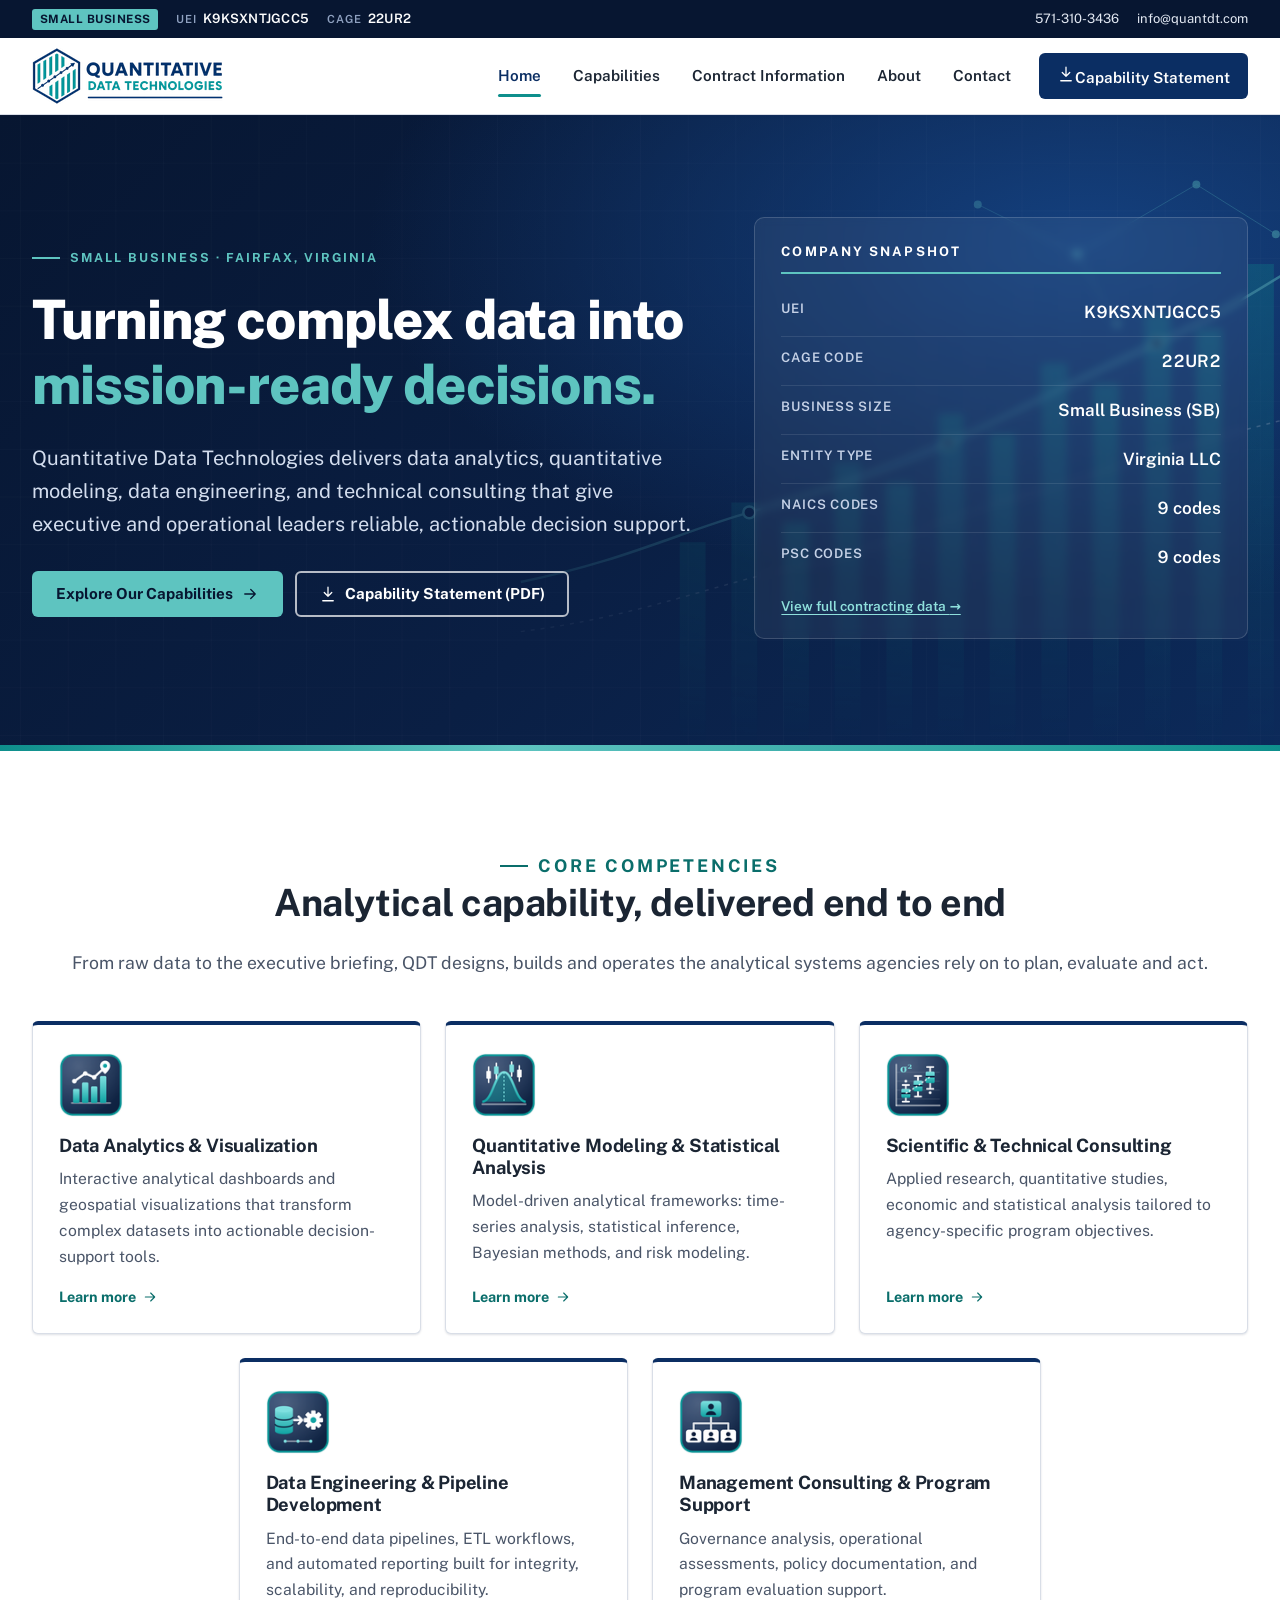
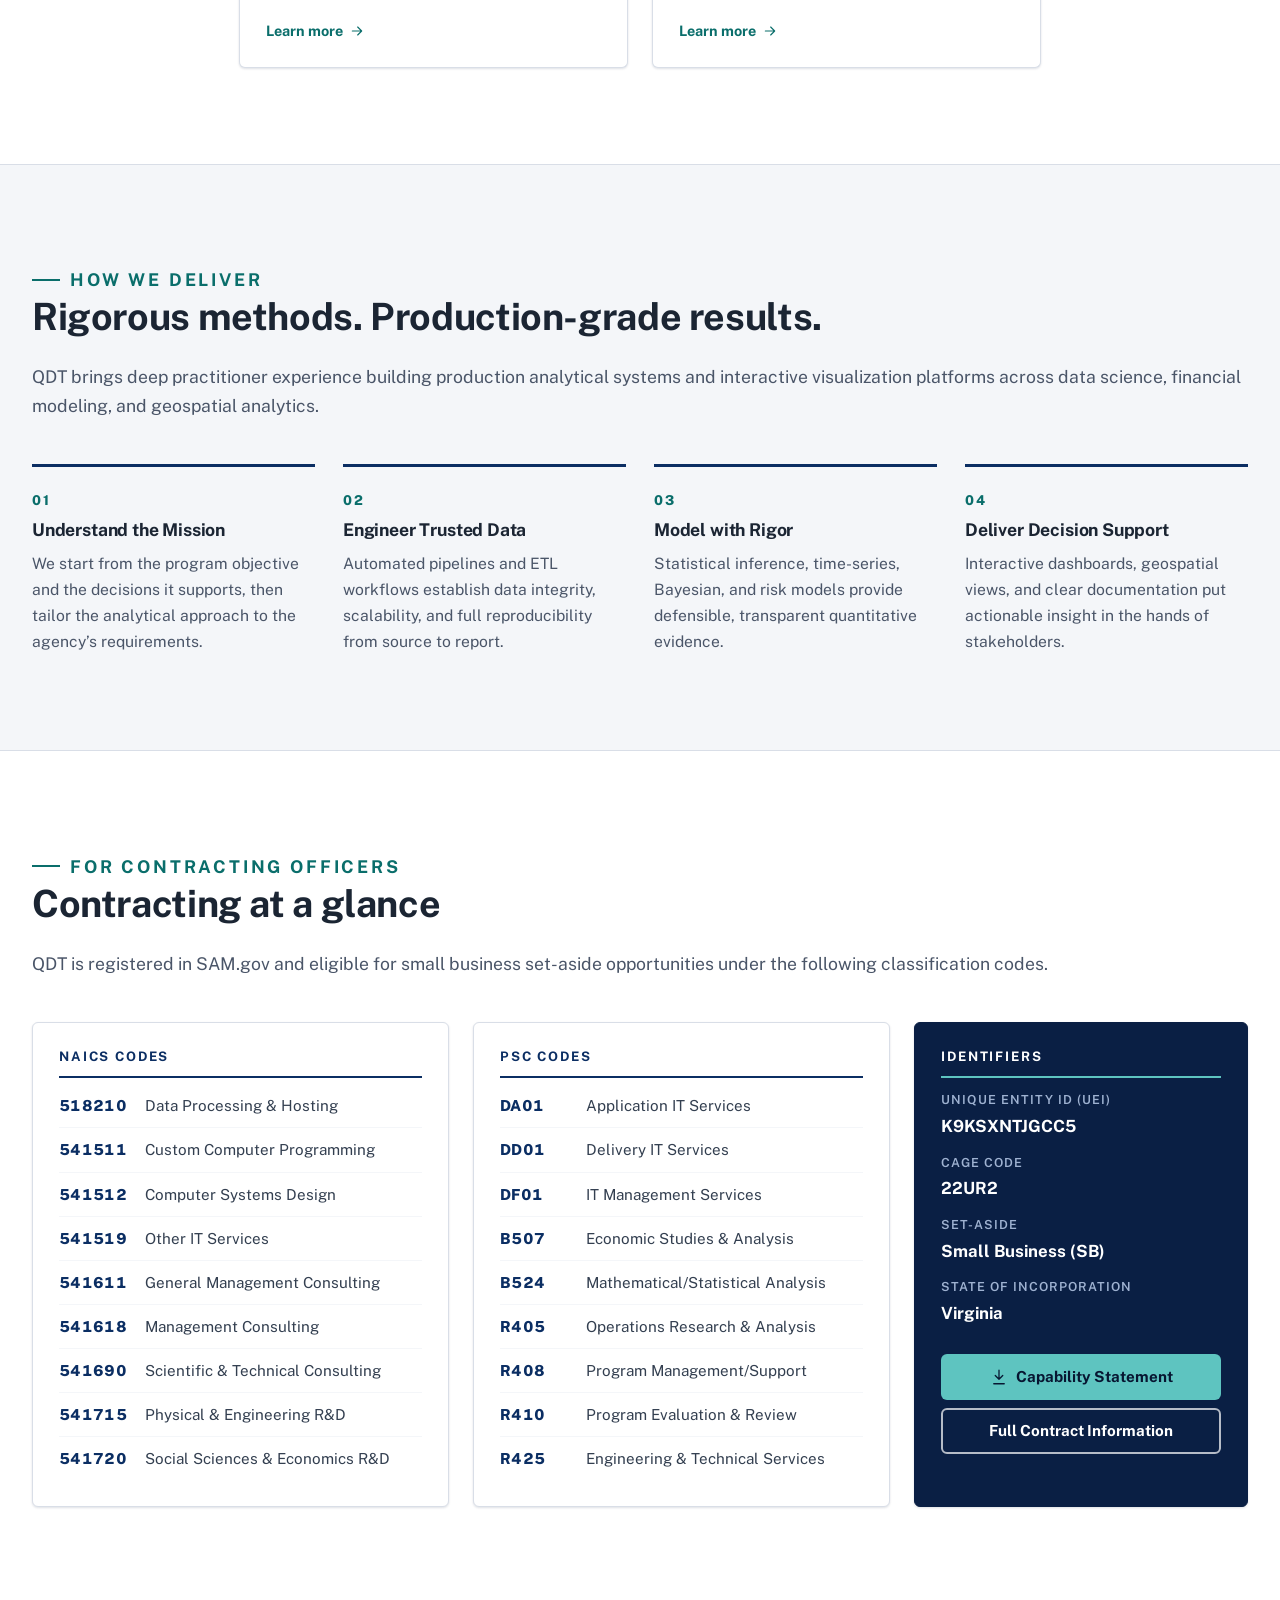
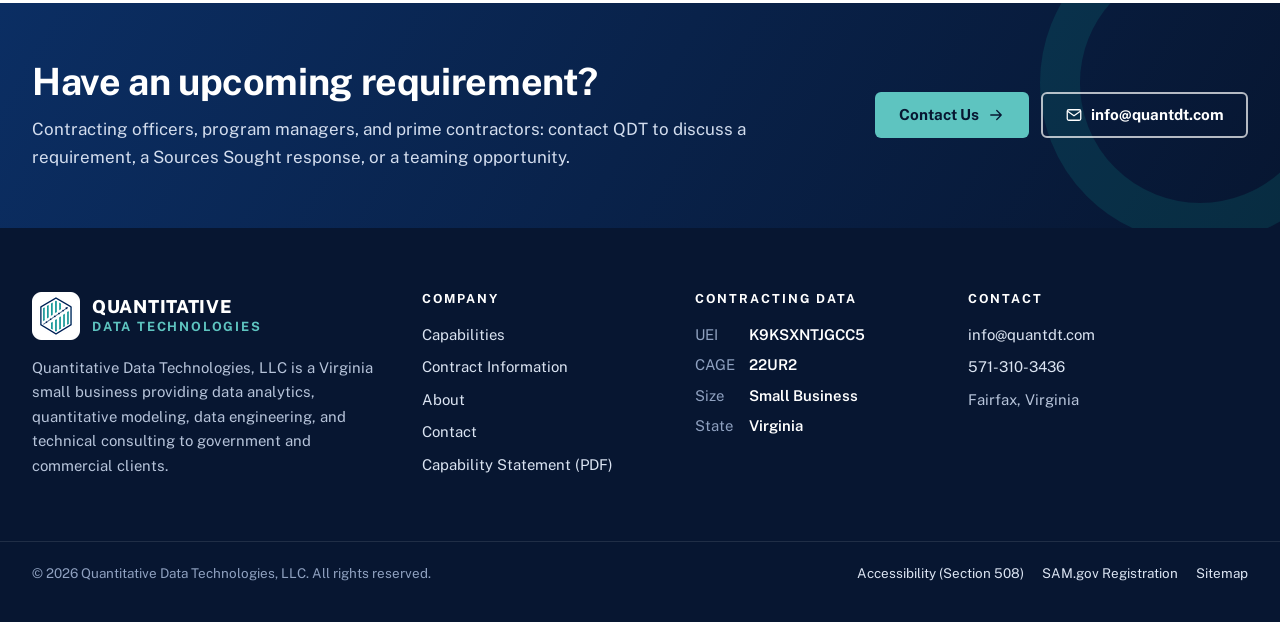
==== commit 132b8992: "Updated thumbnails, fixed text wrapping and did Section 508 audit" ====
--- a/index.html
+++ b/index.html
@@ -1,18 +1,18 @@
 <!DOCTYPE html>
 <html lang="en-us">
-<head><script src="/livereload.js?mindelay=10&amp;v=2&amp;port=4321&amp;path=livereload" data-no-instant defer></script>
+<head>
 <meta charset="utf-8">
 <meta name="viewport" content="width=device-width, initial-scale=1">
 <title>Quantitative Data Technologies, LLC | Data Analytics, Technical Consulting &amp; Decision Intelligence</title>
 <meta name="description" content="Quantitative Data Technologies, LLC is a Virginia small business delivering data analytics and visualization, quantitative modeling, data engineering, and scientific, technical and management consulting. UEI K9KSXNTJGCC5 · CAGE 22UR2.">
-<link rel="canonical" href="http://localhost:4321/">
+<link rel="canonical" href="https://www.quantdt.com/">
 <meta name="theme-color" content="#0a1f44">
 <meta property="og:type" content="website">
 <meta property="og:site_name" content="Quantitative Data Technologies, LLC">
 <meta property="og:title" content="Quantitative Data Technologies, LLC | Data Analytics, Technical Consulting &amp; Decision Intelligence">
 <meta property="og:description" content="Quantitative Data Technologies, LLC is a Virginia small business delivering data analytics and visualization, quantitative modeling, data engineering, and scientific, technical and management consulting. UEI K9KSXNTJGCC5 · CAGE 22UR2.">
-<meta property="og:url" content="http://localhost:4321/">
-<meta property="og:image" content="http://localhost:4321/assets/img/og-image.png">
+<meta property="og:url" content="https://www.quantdt.com/">
+<meta property="og:image" content="https://www.quantdt.com/assets/img/og-image.png">
 <meta property="og:image:width" content="1200">
 <meta property="og:image:height" content="630">
 <meta property="og:image:alt" content="Quantitative Data Technologies, LLC logo">
@@ -23,13 +23,15 @@
 <link rel="preconnect" href="https://fonts.googleapis.com">
 <link rel="preconnect" href="https://fonts.gstatic.com" crossorigin>
 <link href="https://fonts.googleapis.com/css2?family=Public+Sans:wght@400;600;700;800&display=swap" rel="stylesheet">
-<link rel="stylesheet" href="/css/site.min.bdb7b64b55425c8348479dc32504707dd6d433d657361209245fc31327a016e7.css" integrity="sha256-vbe2S1VCXINIR53DJQRwfdbUM9ZXNhIJJF/DEyegFuc=">
-<script type="application/ld+json">{"@context":"https://schema.org","@type":"Organization","address":{"@type":"PostalAddress","addressCountry":"US","addressLocality":"Fairfax","addressRegion":"VA"},"alternateName":"QDT","identifier":[{"@type":"PropertyValue","propertyID":"UEI","value":"K9KSXNTJGCC5"},{"@type":"PropertyValue","propertyID":"CAGE","value":"22UR2"}],"knowsAbout":["Data analytics","Data visualization","Quantitative modeling","Statistical analysis","Data engineering","Scientific and technical consulting","Management consulting"],"logo":"http://localhost:4321/assets/img/qdt-logo@3x.png","name":"Quantitative Data Technologies, LLC","slogan":"Data Analytics • Technical Consulting • Decision Intelligence","url":"http://localhost:4321/"}</script>
+<link rel="stylesheet" href="/css/site.min.2c30ae8a1f58b4bc2d795891eb88d10ca9dca17c7596b74b586d5e8fbc77325f.css" integrity="sha256-LDCuih9YtLwteViR64jRDKncoXx1lrdLWG1ej7x3Ml8=">
+<script type="application/ld+json">{"@context":"https://schema.org","@type":"Organization","address":{"@type":"PostalAddress","addressCountry":"US","addressLocality":"Fairfax","addressRegion":"VA"},"alternateName":"QDT","identifier":[{"@type":"PropertyValue","propertyID":"UEI","value":"K9KSXNTJGCC5"},{"@type":"PropertyValue","propertyID":"CAGE","value":"22UR2"}],"knowsAbout":["Data analytics","Data visualization","Quantitative modeling","Statistical analysis","Data engineering","Scientific and technical consulting","Management consulting"],"logo":"https://www.quantdt.com/assets/img/qdt-logo@3x.png","name":"Quantitative Data Technologies, LLC","slogan":"Data Analytics • Technical Consulting • Decision Intelligence","url":"https://www.quantdt.com/"}</script>
+<script async src="https://www.googletagmanager.com/gtag/js?id=G-QYPFFCB6VG"></script>
+<script>window.dataLayer=window.dataLayer||[];function gtag(){dataLayer.push(arguments);}gtag('js',new Date());gtag('config','G-QYPFFCB6VG');</script>
 </head>
 
 <body>
 <a class="skip-link" href="#main">Skip to main content</a>
-<div class="utility-bar">
+<div class="utility-bar" role="region" aria-label="Company identifiers and contact">
   <div class="container">
     <ul aria-label="Company identifiers">
       <li><span class="sb-badge">SMALL BUSINESS</span></li>
@@ -96,7 +98,7 @@
         <a class="btn btn-outline-light" href="/docs/QDT-Capability-Statement.pdf" download><svg viewBox="0 0 24 24" fill="none" stroke="currentColor" stroke-width="1.7" stroke-linecap="round" stroke-linejoin="round" aria-hidden="true" focusable="false"><path d="M12 3v12M7 10l5 5 5-5M5 21h14"/></svg> Capability Statement (PDF)</a>
       </div>
     </div>
-    <aside class="facts-card" aria-labelledby="facts-title">
+    <div class="facts-card">
       <h2 id="facts-title">Company Snapshot</h2>
       <dl>
         <dt>UEI</dt><dd>K9KSXNTJGCC5</dd>
@@ -106,8 +108,8 @@
         <dt>NAICS Codes</dt><dd>9 codes</dd>
         <dt>PSC Codes</dt><dd>9 codes</dd>
       </dl>
-      <p class="facts-foot"><a href="/contracting/">View full contracting data &rarr;</a></p>
-    </aside>
+      <p class="facts-foot"><a href="/contracting/">View full contracting data <span aria-hidden="true">&rarr;</span></a></p>
+    </div>
   </div>
 </section>
 
@@ -120,31 +122,36 @@
     </div>
     <div class="card-grid">
       <article class="cap-card">
-        <div class="icon-tile"><svg viewBox="0 0 24 24" fill="none" stroke="currentColor" stroke-width="1.7" stroke-linecap="round" stroke-linejoin="round" aria-hidden="true" focusable="false"><path d="M4 20V12M9 20V9M14 20v-5M19 20V8"/><path class="acc" d="M3 9.5 8.5 5l5 4.5L21 3.5"/><circle class="acc" cx="21" cy="3.5" r=".6"/></svg></div>
+        <img class="cap-thumb" src="/assets/img/thumbs/analytics@1x.png" srcset="/assets/img/thumbs/analytics@1x.png 1x, /assets/img/thumbs/analytics@2x.png 2x, /assets/img/thumbs/analytics@3x.png 3x" width="72" height="72" alt="" loading="lazy">
+
         <h3><a href="/capabilities/#analytics">Data Analytics &amp; Visualization</a></h3>
         <p>Interactive analytical dashboards and geospatial visualizations that transform complex datasets into actionable decision-support tools.</p>
         <span class="more" aria-hidden="true">Learn more <svg viewBox="0 0 24 24" fill="none" stroke="currentColor" stroke-width="1.7" stroke-linecap="round" stroke-linejoin="round" aria-hidden="true" focusable="false"><path d="M5 12h14M13 6l6 6-6 6"/></svg></span>
       </article>
       <article class="cap-card">
-        <div class="icon-tile"><svg viewBox="0 0 24 24" fill="none" stroke="currentColor" stroke-width="1.7" stroke-linecap="round" stroke-linejoin="round" aria-hidden="true" focusable="false"><path d="M3 20h18"/><path class="acc" d="M3 18.5c3.2 0 4.2-12 9-12s5.8 12 9 12"/><path d="M12 6.5V20M7.5 12.5V20M16.5 12.5V20" stroke-dasharray="1.5 2"/></svg></div>
+        <img class="cap-thumb" src="/assets/img/thumbs/modeling@1x.png" srcset="/assets/img/thumbs/modeling@1x.png 1x, /assets/img/thumbs/modeling@2x.png 2x, /assets/img/thumbs/modeling@3x.png 3x" width="72" height="72" alt="" loading="lazy">
+
         <h3><a href="/capabilities/#modeling">Quantitative Modeling &amp; Statistical Analysis</a></h3>
         <p>Model-driven analytical frameworks: time-series analysis, statistical inference, Bayesian methods, and risk modeling.</p>
         <span class="more" aria-hidden="true">Learn more <svg viewBox="0 0 24 24" fill="none" stroke="currentColor" stroke-width="1.7" stroke-linecap="round" stroke-linejoin="round" aria-hidden="true" focusable="false"><path d="M5 12h14M13 6l6 6-6 6"/></svg></span>
       </article>
       <article class="cap-card">
-        <div class="icon-tile"><svg viewBox="0 0 24 24" fill="none" stroke="currentColor" stroke-width="1.7" stroke-linecap="round" stroke-linejoin="round" aria-hidden="true" focusable="false"><path d="M9 3h6M10 3v6.2L4.6 18.4A1.8 1.8 0 0 0 6.2 21h11.6a1.8 1.8 0 0 0 1.6-2.6L14 9.2V3"/><path class="acc" d="M7 15.5h10"/><circle cx="10.5" cy="18" r=".7"/><circle cx="14" cy="17.6" r=".7"/></svg></div>
+        <img class="cap-thumb" src="/assets/img/thumbs/consulting@1x.png" srcset="/assets/img/thumbs/consulting@1x.png 1x, /assets/img/thumbs/consulting@2x.png 2x, /assets/img/thumbs/consulting@3x.png 3x" width="72" height="72" alt="" loading="lazy">
+
         <h3><a href="/capabilities/#consulting">Scientific &amp; Technical Consulting</a></h3>
         <p>Applied research, quantitative studies, economic and statistical analysis tailored to agency-specific program objectives.</p>
         <span class="more" aria-hidden="true">Learn more <svg viewBox="0 0 24 24" fill="none" stroke="currentColor" stroke-width="1.7" stroke-linecap="round" stroke-linejoin="round" aria-hidden="true" focusable="false"><path d="M5 12h14M13 6l6 6-6 6"/></svg></span>
       </article>
       <article class="cap-card">
-        <div class="icon-tile"><svg viewBox="0 0 24 24" fill="none" stroke="currentColor" stroke-width="1.7" stroke-linecap="round" stroke-linejoin="round" aria-hidden="true" focusable="false"><ellipse cx="7" cy="5.5" rx="4" ry="2"/><path d="M3 5.5v11c0 1.1 1.8 2 4 2s4-.9 4-2v-11"/><path d="M3 11c0 1.1 1.8 2 4 2s4-.9 4-2"/><path class="acc" d="M13.5 12h7M17.5 9l3 3-3 3"/></svg></div>
+        <img class="cap-thumb" src="/assets/img/thumbs/engineering@1x.png" srcset="/assets/img/thumbs/engineering@1x.png 1x, /assets/img/thumbs/engineering@2x.png 2x, /assets/img/thumbs/engineering@3x.png 3x" width="72" height="72" alt="" loading="lazy">
+
         <h3><a href="/capabilities/#engineering">Data Engineering &amp; Pipeline Development</a></h3>
         <p>End-to-end data pipelines, ETL workflows, and automated reporting built for integrity, scalability, and reproducibility.</p>
         <span class="more" aria-hidden="true">Learn more <svg viewBox="0 0 24 24" fill="none" stroke="currentColor" stroke-width="1.7" stroke-linecap="round" stroke-linejoin="round" aria-hidden="true" focusable="false"><path d="M5 12h14M13 6l6 6-6 6"/></svg></span>
       </article>
       <article class="cap-card">
-        <div class="icon-tile"><svg viewBox="0 0 24 24" fill="none" stroke="currentColor" stroke-width="1.7" stroke-linecap="round" stroke-linejoin="round" aria-hidden="true" focusable="false"><rect x="9" y="3" width="6" height="5" rx="1"/><rect x="2.5" y="16" width="6" height="5" rx="1"/><rect x="15.5" y="16" width="6" height="5" rx="1"/><rect x="9" y="16" width="6" height="5" rx="1"/><path class="acc" d="M12 8v4.5M5.5 16v-3.5h13V16M12 12.5V16"/></svg></div>
+        <img class="cap-thumb" src="/assets/img/thumbs/management@1x.png" srcset="/assets/img/thumbs/management@1x.png 1x, /assets/img/thumbs/management@2x.png 2x, /assets/img/thumbs/management@3x.png 3x" width="72" height="72" alt="" loading="lazy">
+
         <h3><a href="/capabilities/#management">Management Consulting &amp; Program Support</a></h3>
         <p>Governance analysis, operational assessments, policy documentation, and program evaluation support.</p>
         <span class="more" aria-hidden="true">Learn more <svg viewBox="0 0 24 24" fill="none" stroke="currentColor" stroke-width="1.7" stroke-linecap="round" stroke-linejoin="round" aria-hidden="true" focusable="false"><path d="M5 12h14M13 6l6 6-6 6"/></svg></span>
@@ -213,7 +220,7 @@
           <dt>Set-Aside</dt><dd>Small Business (SB)</dd>
           <dt>State of Incorporation</dt><dd>Virginia</dd>
         </dl>
-        <a class="btn btn-accent" href="/docs/QDT-Capability-Statement.pdf" download><svg viewBox="0 0 24 24" fill="none" stroke="currentColor" stroke-width="1.7" stroke-linecap="round" stroke-linejoin="round" aria-hidden="true" focusable="false"><path d="M12 3v12M7 10l5 5 5-5M5 21h14"/></svg> Capability Statement</a>
+        <a class="btn btn-accent" href="/docs/QDT-Capability-Statement.pdf" download><svg viewBox="0 0 24 24" fill="none" stroke="currentColor" stroke-width="1.7" stroke-linecap="round" stroke-linejoin="round" aria-hidden="true" focusable="false"><path d="M12 3v12M7 10l5 5 5-5M5 21h14"/></svg> Capability Statement<span class="visually-hidden"> (PDF)</span></a>
         <a class="btn btn-outline-light" href="/contracting/">Full Contract Information</a>
       </div>
     </div>
--- a/css/site.min.2c30ae8a1f58b4bc2d795891eb88d10ca9dca17c7596b74b586d5e8fbc77325f.css
+++ b/css/site.min.2c30ae8a1f58b4bc2d795891eb88d10ca9dca17c7596b74b586d5e8fbc77325f.css
@@ -0,0 +1 @@
+:root{--navy-950:#071631;--navy-900:#0a1f44;--navy-800:#0b2e63;--navy-700:#16407f;--navy-100:#e6ecf5;--teal-500:#0e8f8c;--teal-700:#0a6e6b;--teal-100:#e3f3f2;--teal-300:#5ec4c0;--ink:#1b2533;--body:#333f50;--muted:#4a5568;--line:#d9dee7;--surface:#f4f6f9;--white:#ffffff;--font:"Public Sans", "Segoe UI", system-ui, -apple-system, Roboto, Arial, sans-serif;--radius:6px;--shadow-sm:0 1px 2px rgba(10, 31, 68, .06), 0 1px 3px rgba(10, 31, 68, .08);--shadow-md:0 6px 24px rgba(10, 31, 68, .10);--container:1320px;--gutter:clamp(16px, 4vw, 32px)}*,*::before,*::after{box-sizing:border-box}html{scroll-behavior:smooth;-webkit-text-size-adjust:100%;scroll-padding-top:96px}@media(prefers-reduced-motion:reduce){html{scroll-behavior:auto}*,*::before,*::after{transition:none!important;animation:none!important}}body{margin:0;font-family:var(--font);font-size:1.0625rem;line-height:1.65;color:var(--body);background:var(--white);text-rendering:optimizeLegibility}img,svg{max-width:100%}h1,h2,h3,h4{color:var(--ink);line-height:1.2;margin:0 0 .6em;font-weight:700;letter-spacing:-.01em}h1{font-size:clamp(2.1rem,4.6vw,3.4rem);font-weight:800;letter-spacing:-.02em}h2{font-size:clamp(1.65rem,3vw,2.35rem)}h3{font-size:1.25rem}p{margin:0 0 1em}a{color:var(--teal-700);text-underline-offset:3px}a:hover{color:var(--navy-800)}strong{color:var(--ink);font-weight:700}:focus-visible{outline:3px solid var(--teal-500);outline-offset:2px;border-radius:2px}.visually-hidden{position:absolute!important;width:1px;height:1px;padding:0;margin:-1px;overflow:hidden;clip:rect(0 0 0 0);white-space:nowrap;border:0}.skip-link{position:absolute;left:12px;top:-60px;z-index:1000;background:var(--teal-300);color:var(--navy-950);font-weight:700;padding:10px 16px;border-radius:var(--radius);text-decoration:none}.skip-link:focus{top:12px}.container{width:100%;max-width:var(--container);margin:0 auto;padding:0 var(--gutter)}.utility-bar{background:var(--navy-950);color:#c8d3e6;font-size:.8125rem}.utility-bar .container{display:flex;justify-content:space-between;align-items:center;gap:16px;min-height:38px;flex-wrap:wrap}.utility-bar ul{list-style:none;margin:0;padding:0;display:flex;flex-wrap:wrap;gap:4px 18px}.utility-bar li{display:flex;align-items:center;gap:6px}.utility-bar .label{color:#8fa1c0;text-transform:uppercase;letter-spacing:.08em;font-size:.7rem;font-weight:600}.utility-bar .value{color:var(--white);font-weight:600;letter-spacing:.02em}.utility-bar a{color:#e3e9f3;text-decoration:none}.utility-bar a:hover{color:var(--teal-300);text-decoration:underline}.utility-bar .sb-badge{background:var(--teal-300);color:var(--navy-950);font-weight:700;padding:1px 8px;border-radius:3px;font-size:.72rem;letter-spacing:.04em}@media(max-width:760px){.utility-bar .contact-links{display:none}}.site-header{position:sticky;top:0;z-index:100;background:var(--white);border-bottom:1px solid var(--line);box-shadow:var(--shadow-sm)}.site-header .container{display:flex;align-items:center;justify-content:space-between;gap:24px;min-height:76px}.brand{display:flex;align-items:center;gap:12px;text-decoration:none;color:inherit}.brand-mark{width:48px;height:48px;flex:none}.brand-logo{display:block;height:56px;width:auto}.brand-text{display:flex;flex-direction:column;line-height:1.05;white-space:nowrap}.brand-text .b1{font-weight:800;font-size:1.12rem;color:var(--navy-800);letter-spacing:.04em}.brand-text .b2{font-weight:700;font-size:.8rem;color:var(--teal-700);letter-spacing:.14em;margin-top:3px}.primary-nav ul{list-style:none;margin:0;padding:0;display:flex;align-items:center;gap:4px}.primary-nav a{display:block;padding:10px 14px;color:var(--ink);text-decoration:none;font-weight:600;font-size:.95rem;border-radius:var(--radius);position:relative;white-space:nowrap}.primary-nav a:hover{background:var(--surface);color:var(--navy-800)}.primary-nav a[aria-current=page]{color:var(--navy-800)}.primary-nav a[aria-current=page]::after{content:"";position:absolute;left:14px;right:14px;bottom:2px;height:3px;background:var(--teal-500);border-radius:2px}.primary-nav .nav-cta{margin-left:10px}.nav-toggle{display:none;background:0 0;border:1px solid var(--line);border-radius:var(--radius);padding:8px 12px;font:inherit;font-weight:600;color:var(--navy-800);cursor:pointer;align-items:center;gap:8px}.nav-toggle svg{width:20px;height:20px}@media(max-width:1100px){.nav-toggle{display:inline-flex}.primary-nav{position:absolute;left:0;right:0;top:100%;background:var(--white);border-bottom:1px solid var(--line);box-shadow:var(--shadow-md);display:none}.primary-nav.is-open{display:block}.primary-nav ul{flex-direction:column;align-items:stretch;padding:8px var(--gutter)18px;gap:0}.primary-nav a{padding:14px 8px;border-bottom:1px solid var(--surface);border-radius:0}.primary-nav a[aria-current=page]::after{left:0;right:auto;top:10px;bottom:10px;width:3px;height:auto}.primary-nav .nav-cta{margin:14px 0 0}.primary-nav .nav-cta a{text-align:center;border-bottom:0}}@media(max-width:420px){.brand-logo{height:46px}}.btn{display:inline-flex;align-items:center;justify-content:center;gap:8px;padding:12px 22px;border-radius:var(--radius);font-weight:700;font-size:.95rem;text-decoration:none;border:2px solid transparent;cursor:pointer;line-height:1.2;transition:background .15s,color .15s,border-color .15s}.btn svg{width:18px;height:18px;flex:none}.btn-primary{background:var(--navy-800);color:var(--white)}.btn-primary:hover{background:var(--navy-900);color:var(--white)}.btn-accent{background:var(--teal-300);color:var(--navy-950)}.btn-accent:hover{background:#86d6d2;color:var(--navy-950)}.btn-outline-light{border-color:rgba(255,255,255,.7);color:var(--white)}.btn-outline-light:hover{background:var(--white);color:var(--navy-900)}.btn-outline{border-color:var(--navy-800);color:var(--navy-800)}.btn-outline:hover{background:var(--navy-800);color:var(--white)}.primary-nav .nav-cta a.btn{padding:10px 16px;color:var(--white)}.primary-nav .nav-cta a.btn:hover{background:var(--navy-900);color:var(--white)}.hero{position:relative;overflow:hidden;color:#dbe4f2;background:radial-gradient(1200px 600px at 85% 20%,#14407e 0%,rgba(20,64,126,0) 60%),linear-gradient(135deg,var(--navy-950) 0%,var(--navy-900) 55%,#0c2a5a 100%)}.hero::after{content:"";position:absolute;left:0;right:0;bottom:0;height:6px;background:linear-gradient(90deg,var(--teal-500),var(--teal-300) 40%,var(--teal-500))}.hero-art{position:absolute;inset:0;width:100%;height:100%;pointer-events:none;opacity:.55}.hero .container{position:relative;display:grid;grid-template-columns:minmax(0,1.35fr)minmax(0,1fr);gap:56px;align-items:center;padding-top:clamp(56px,8vw,104px);padding-bottom:clamp(64px,9vw,112px)}.hero h1{color:var(--white);margin-bottom:.45em}.hero h1 .accent{color:var(--teal-300)}.hero .lead{font-size:clamp(1.05rem,1.6vw,1.25rem);color:#d3ddee;max-width:40em}.hero .actions{display:flex;flex-wrap:wrap;gap:12px;margin-top:30px}.eyebrow{display:inline-flex;align-items:center;gap:10px;font-size:.78rem;font-weight:700;letter-spacing:.16em;text-transform:uppercase;color:var(--teal-300);margin-bottom:18px}.eyebrow::before{content:"";width:28px;height:2px;background:currentColor}.eyebrow.dark{color:var(--teal-700)}.facts-card{background:rgba(255,255,255,6%);border:1px solid rgba(255,255,255,.16);border-radius:10px;padding:26px 26px 20px;backdrop-filter:blur(4px)}.facts-card h2{color:var(--white);font-size:.82rem;letter-spacing:.16em;text-transform:uppercase;margin:0 0 14px;padding-bottom:12px;border-bottom:2px solid var(--teal-300)}.facts-card dl{margin:0;display:grid;grid-template-columns:auto 1fr}.facts-card dt,.facts-card dd{padding:10px 0;border-bottom:1px solid rgba(255,255,255,.1);margin:0}.facts-card dt{color:#c5d1e6;font-size:.82rem;font-weight:600;text-transform:uppercase;letter-spacing:.06em;padding-right:18px}.facts-card dd{color:var(--white);font-weight:600;text-align:right;font-variant-numeric:tabular-nums}.facts-card dl>:nth-last-child(-n+2){border-bottom:0}.facts-card .facts-foot{margin:14px 0 0;font-size:.85rem}.facts-card .facts-foot a{color:#8fe0dc;font-weight:600}.facts-card .facts-foot a:hover{color:var(--white)}@media(max-width:900px){.hero .container{grid-template-columns:1fr;gap:40px}}.page-hero{position:relative;color:#d3ddee;background:linear-gradient(135deg,var(--navy-950) 0%,var(--navy-900) 60%,#0c2a5a 100%);overflow:hidden}.page-hero::after{content:"";position:absolute;left:0;right:0;bottom:0;height:5px;background:linear-gradient(90deg,var(--teal-500),var(--teal-300) 40%,var(--teal-500))}.page-hero .hero-art{opacity:.35}.page-hero .container{position:relative;padding-top:clamp(40px,6vw,72px);padding-bottom:clamp(44px,6vw,76px)}.page-hero h1{color:var(--white);font-size:clamp(2rem,4vw,3rem);margin-bottom:.35em}.page-hero .lead{font-size:clamp(1.02rem,1.5vw,1.15rem);margin:0}.breadcrumb ol{list-style:none;margin:0 0 18px;padding:0;display:flex;flex-wrap:wrap;gap:6px;font-size:.85rem}.breadcrumb li{display:flex;align-items:center;gap:6px;color:#9fb2d1}.breadcrumb li+li::before{content:"/";color:#9fb2d1}.breadcrumb a{color:#c8d3e6}.breadcrumb a:hover{color:var(--teal-300)}.breadcrumb [aria-current]{color:var(--white);font-weight:600}.section{padding:clamp(56px,8vw,96px)0}.section.alt{background:var(--surface);border-top:1px solid var(--line);border-bottom:1px solid var(--line)}.section.tight{padding:clamp(40px,6vw,64px)0}.section-head{margin-bottom:44px}.section-head.center{margin-left:auto;margin-right:auto;text-align:center}.section-head.center .eyebrow{justify-content:center}.section-head p{font-size:1.1rem;color:var(--muted);margin:0}.rule{width:64px;height:4px;background:var(--teal-300);border:0;margin:0 0 20px;border-radius:2px}.card-grid{display:grid;grid-template-columns:repeat(6,1fr);gap:24px}.card-grid>*{grid-column:span 2}.card-grid>:nth-child(4){grid-column:2/span 2}.card-grid>:nth-child(5){grid-column:4/span 2}@media(max-width:980px){.card-grid{grid-template-columns:repeat(2,1fr)}.card-grid>*,.card-grid>:nth-child(4){grid-column:auto}.card-grid>:nth-child(5){grid-column:1/-1}}@media(max-width:640px){.card-grid{grid-template-columns:1fr}.card-grid>:nth-child(5){grid-column:auto}}.cap-card{position:relative;display:flex;flex-direction:column;background:var(--white);border:1px solid var(--line);border-top:4px solid var(--navy-800);border-radius:var(--radius);padding:28px 26px 24px;box-shadow:var(--shadow-sm);transition:box-shadow .2s,transform .2s,border-top-color .2s}.cap-card:hover{box-shadow:var(--shadow-md);transform:translateY(-2px);border-top-color:var(--teal-500)}.cap-card h3{font-size:1.15rem;margin-bottom:.5em}.cap-card h3 a{color:var(--ink);text-decoration:none}.cap-card h3 a::after{content:"";position:absolute;inset:0}.cap-card p{color:var(--muted);font-size:.98rem;flex:1}.cap-card .more{font-weight:700;font-size:.9rem;color:var(--teal-700);display:inline-flex;align-items:center;gap:6px}.cap-card .more svg{width:16px;height:16px;transition:transform .2s}.cap-card:hover .more svg{transform:translateX(3px)}.icon-tile{width:64px;height:64px;border-radius:16%;display:grid;place-items:center;background:radial-gradient(120% 90% at 50% 20%,#3d5273 0%,#283f63 55%,#172b4c 100%);border:2px solid #059191;color:var(--white);margin-bottom:18px;flex:none}.icon-tile svg{width:34px;height:34px}.cap-thumb{display:block;width:64px;height:64px;margin-bottom:18px;flex:none}.capability-head .cap-thumb{margin:0;width:72px;height:72px}.icon-tile svg .acc{stroke:var(--teal-300)}.approach{display:grid;grid-template-columns:repeat(4,1fr);gap:28px;counter-reset:step}@media(max-width:980px){.approach{grid-template-columns:repeat(2,1fr)}}@media(max-width:560px){.approach{grid-template-columns:1fr}}.approach li{list-style:none;position:relative;padding-top:22px;border-top:3px solid var(--navy-800)}.approach li::before{counter-increment:step;content:"0" counter(step);display:block;font-size:.85rem;font-weight:800;letter-spacing:.12em;color:var(--teal-700);margin-bottom:8px}.approach h3{font-size:1.1rem}.approach p{color:var(--muted);font-size:.98rem;margin:0}ol.approach{padding:0;margin:0}.snapshot{display:grid;grid-template-columns:1fr 1fr .8fr;gap:24px}@media(max-width:980px){.snapshot{grid-template-columns:1fr 1fr}.snapshot>:last-child{grid-column:1/-1}}@media(max-width:640px){.snapshot{grid-template-columns:1fr}}.panel{background:var(--white);border:1px solid var(--line);border-radius:var(--radius);padding:26px;box-shadow:var(--shadow-sm)}.panel h3{font-size:.82rem;letter-spacing:.14em;text-transform:uppercase;color:var(--navy-800);padding-bottom:12px;margin-bottom:6px;border-bottom:2px solid var(--navy-800)}.code-list{list-style:none;margin:0;padding:0}.code-list li{display:grid;grid-template-columns:74px 1fr;gap:12px;padding:9px 0;border-bottom:1px solid var(--surface);font-size:.95rem;align-items:baseline}.code-list li:last-child{border-bottom:0}.code{font-weight:800;color:var(--navy-800);font-variant-numeric:tabular-nums;letter-spacing:.02em}.panel.dark{background:var(--navy-900);border-color:var(--navy-900);color:#d3ddee}.panel.dark h3{color:var(--white);border-bottom-color:var(--teal-300)}.panel.dark dl{margin:0 0 18px}.panel.dark dt{color:#9fb2d1;font-size:.78rem;text-transform:uppercase;letter-spacing:.08em;font-weight:600;margin-top:12px}.panel.dark dd{margin:2px 0 0;color:var(--white);font-weight:700;font-size:1.05rem}.panel.dark .btn{width:100%;margin-top:8px}.chip{display:inline-flex;align-items:center;gap:6px;padding:3px 10px;border-radius:999px;font-size:.82rem;font-weight:700;background:var(--navy-100);color:var(--navy-800);border:1px solid #c9d5e8;font-variant-numeric:tabular-nums}.chip.teal{background:var(--teal-100);color:var(--teal-700);border-color:#bfe2df}.chips{display:flex;flex-wrap:wrap;gap:8px}.cta-band{background:linear-gradient(120deg,var(--navy-800),var(--navy-950));color:#d3ddee;position:relative;overflow:hidden}.cta-band .container{display:flex;align-items:center;justify-content:space-between;gap:32px;padding-top:56px;padding-bottom:56px;flex-wrap:wrap;position:relative}.cta-band h2{color:var(--white);margin-bottom:.3em}.cta-band p{margin:0}.cta-band .container>div:first-child{flex:1 1 520px}.cta-band .actions{display:flex;flex-wrap:wrap;gap:12px}.cta-band::before{content:"";position:absolute;right:-80px;top:-80px;width:320px;height:320px;border:40px solid rgba(14,143,140,.18);border-radius:50%}.with-sidebar{display:grid;grid-template-columns:260px minmax(0,1fr);gap:56px;align-items:start}@media(max-width:980px){.with-sidebar{grid-template-columns:1fr;gap:32px}}.side-nav{position:sticky;top:100px;border-left:3px solid var(--line)}.side-nav h2{font-size:.78rem;text-transform:uppercase;letter-spacing:.14em;color:var(--muted);margin:0 0 10px 18px}.side-nav ul{list-style:none;margin:0;padding:0}.side-nav a{display:block;padding:9px 18px;margin-left:-3px;border-left:3px solid transparent;color:var(--ink);text-decoration:none;font-weight:600;font-size:.95rem;line-height:1.35}.side-nav a:hover,.side-nav a.is-active{border-left-color:var(--teal-500);color:var(--navy-800);background:var(--surface)}.side-nav .side-cta{margin:24px 0 0 18px}@media(max-width:980px){.side-nav{position:static}.side-nav .side-cta{display:none}}.capability{padding:0 0 48px;margin-bottom:48px;border-bottom:1px solid var(--line);scroll-margin-top:110px}.capability:last-child{border-bottom:0;margin-bottom:0;padding-bottom:0}.capability-head{display:flex;gap:20px;align-items:flex-start}.capability-head .icon-tile{margin:0}.capability-head h2{font-size:clamp(1.45rem,2.4vw,1.85rem);margin:0 0 .35em}.capability .summary{font-size:1.1rem;color:var(--body)}.capability-body{display:grid;grid-template-columns:minmax(0,1fr)300px;gap:28px;margin-top:24px}@media(max-width:760px){.capability-body{grid-template-columns:1fr}.capability-head{flex-direction:column;gap:14px}}.capability-body h3{font-size:.8rem;text-transform:uppercase;letter-spacing:.14em;color:var(--navy-800);margin-bottom:12px}.check-list{list-style:none;margin:0;padding:0}.check-list li{position:relative;padding:6px 0 6px 30px}.check-list li::before{content:"";position:absolute;left:0;top:11px;width:18px;height:18px;border-radius:50%;background:var(--teal-100)url("data:image/svg+xml,%3Csvg xmlns='http://www.w3.org/2000/svg' viewBox='0 0 24 24' fill='none' stroke='%230a6e6b' stroke-width='3.2' stroke-linecap='round' stroke-linejoin='round'%3E%3Cpath d='M6 12.5l4 4 8-9'/%3E%3C/svg%3E")50%/12px no-repeat}.codes-box{background:var(--surface);border:1px solid var(--line);border-radius:var(--radius);padding:20px}.codes-box h4{font-size:.75rem;text-transform:uppercase;letter-spacing:.12em;color:var(--muted);margin:0 0 8px}.codes-box .chips+h4{margin-top:16px}.data-table{width:100%;border-collapse:collapse;font-size:.98rem;background:var(--white)}.data-table caption{text-align:left;font-weight:700;color:var(--ink);padding:0 0 10px;font-size:1.05rem}.data-table th,.data-table td{text-align:left;padding:13px 16px;border-bottom:1px solid var(--line);vertical-align:top}.data-table thead th{background:var(--navy-900);color:var(--white);font-size:.78rem;text-transform:uppercase;letter-spacing:.1em;font-weight:700;border-bottom:0}.data-table tbody tr:nth-child(even){background:#f8f9fb}.data-table tbody th{color:var(--ink);font-weight:700;white-space:nowrap}.data-table td.code-cell{font-weight:800;color:var(--navy-800);white-space:nowrap;font-variant-numeric:tabular-nums}.table-wrap{overflow-x:auto;border:1px solid var(--line);border-radius:var(--radius);box-shadow:var(--shadow-sm)}.table-wrap .data-table tbody tr:last-child>*{border-bottom:0}.table-note{font-size:.88rem;color:var(--muted);margin-top:10px}.two-col{display:grid;grid-template-columns:1fr 1fr;gap:40px;align-items:start}.two-col.wide-left{grid-template-columns:1.4fr 1fr}@media(max-width:900px){.two-col,.two-col.wide-left{grid-template-columns:1fr}}.id-grid{display:grid;grid-template-columns:repeat(4,1fr);gap:0;border:1px solid var(--line);border-radius:var(--radius);overflow:hidden;background:var(--white);box-shadow:var(--shadow-sm)}.id-grid>div{padding:22px;border-right:1px solid var(--line)}.id-grid>div:last-child{border-right:0}.id-grid .k{font-size:.75rem;font-weight:700;text-transform:uppercase;letter-spacing:.12em;color:var(--muted)}.id-grid .v{font-size:1.45rem;font-weight:800;color:var(--navy-800);letter-spacing:.02em;margin-top:4px;font-variant-numeric:tabular-nums;word-break:break-word}.id-grid .s{font-size:.85rem;color:var(--muted);margin-top:2px}@media(max-width:900px){.id-grid{grid-template-columns:1fr 1fr}.id-grid>div:nth-child(2){border-right:0}.id-grid>div:nth-child(-n+2){border-bottom:1px solid var(--line)}}@media(max-width:480px){.id-grid{grid-template-columns:1fr}.id-grid>div{border-right:0;border-bottom:1px solid var(--line)}.id-grid>div:last-child{border-bottom:0}}.engage-grid{display:grid;grid-template-columns:repeat(4,1fr);gap:20px}@media(max-width:980px){.engage-grid{grid-template-columns:repeat(2,1fr)}}@media(max-width:560px){.engage-grid{grid-template-columns:1fr}}.engage{background:var(--white);border:1px solid var(--line);border-radius:var(--radius);padding:24px;border-left:4px solid var(--teal-500)}.engage h3{font-size:1.05rem}.engage p{color:var(--muted);font-size:.95rem;margin:0}.callout{border-left:4px solid var(--teal-500);background:var(--teal-100);padding:20px 24px;border-radius:0 var(--radius)var(--radius)0}.callout p:last-child{margin-bottom:0}.prose{max-width:960px}.prose p{font-size:1.08rem}.prose h2{margin-top:1.4em}.prose>h2:first-child{margin-top:0}.prose ul{padding-left:1.3em}.prose li{margin:.35em 0}.prose li::marker{color:var(--teal-500)}.stat-row{display:grid;grid-template-columns:repeat(3,1fr);gap:20px;margin-top:8px}@media(max-width:640px){.stat-row{grid-template-columns:1fr}}.value-card{background:var(--white);border:1px solid var(--line);border-radius:var(--radius);padding:24px}.value-card h3{font-size:1.05rem;display:flex;align-items:center;gap:10px}.value-card h3 svg{width:22px;height:22px;color:var(--teal-700);flex:none}.value-card p{color:var(--muted);font-size:.96rem;margin:0}.market-list{list-style:none;padding:0;margin:0;display:grid;grid-template-columns:repeat(2,minmax(0,1fr));gap:16px}@media(max-width:760px){.market-list{grid-template-columns:1fr}}.market-list li{display:flex;gap:12px;align-items:flex-start;padding:14px 16px;background:var(--white);border:1px solid var(--line);border-radius:var(--radius)}.market-list svg{width:22px;height:22px;color:var(--teal-700);flex:none;margin-top:2px}.contact-grid{display:grid;grid-template-columns:repeat(3,1fr);gap:20px}@media(max-width:860px){.contact-grid{grid-template-columns:1fr}}.contact-card{background:var(--white);border:1px solid var(--line);border-radius:var(--radius);padding:28px;box-shadow:var(--shadow-sm)}.contact-card .icon-tile{width:56px;height:56px;margin-bottom:14px}.contact-card .icon-tile svg{width:28px;height:28px}.contact-card h2{font-size:.8rem;text-transform:uppercase;letter-spacing:.14em;color:var(--muted);margin-bottom:6px}.contact-card .big{font-size:1.2rem;font-weight:700;color:var(--navy-800);word-break:break-word}.contact-card .big a{color:var(--navy-800)}.contact-card p{margin:6px 0 0;color:var(--muted);font-size:.95rem}.site-footer{background:var(--navy-950);color:#b7c4da;font-size:.93rem}.site-footer .footer-top{display:grid;grid-template-columns:1.5fr 1fr 1fr 1.2fr;gap:40px;padding-top:64px;padding-bottom:48px}@media(max-width:980px){.site-footer .footer-top{grid-template-columns:1fr 1fr}}@media(max-width:560px){.site-footer .footer-top{grid-template-columns:1fr}}.site-footer h2{color:var(--white);font-size:.78rem;text-transform:uppercase;letter-spacing:.16em;margin-bottom:16px}.site-footer ul{list-style:none;margin:0;padding:0}.site-footer li{margin-bottom:8px}.site-footer a{color:#dbe4f2;text-decoration:none}.site-footer a:hover{color:var(--teal-300);text-decoration:underline}.site-footer .brand .b1{color:var(--white)}.site-footer .brand .b2{color:#5ec4c0}.site-footer .about{margin-top:16px;max-width:30em}.site-footer dl{margin:0;display:grid;grid-template-columns:auto 1fr;gap:6px 14px}.site-footer dt{color:#8fa1c0}.site-footer dd{margin:0;color:var(--white);font-weight:600}.footer-bottom{border-top:1px solid rgba(255,255,255,.1)}.footer-bottom .container{display:flex;justify-content:space-between;gap:16px;flex-wrap:wrap;padding-top:20px;padding-bottom:24px;font-size:.84rem;color:#8fa1c0}.footer-bottom ul{display:flex;gap:18px;flex-wrap:wrap}.footer-bottom li{margin:0}.mt-0{margin-top:0}.mb-0{margin-bottom:0}.panel .btn{margin-top:16px}.panel.dark .btn{margin-top:8px}.mt-2{margin-top:2rem}.mt-3{margin-top:3rem}.muted{color:var(--muted)}.center{text-align:center}@media print{.utility-bar,.site-header,.nav-toggle,.hero-art,.cta-band,.site-footer .footer-top{display:none}.hero,.page-hero{background:0 0;color:#000}.hero h1,.page-hero h1{color:#000}}.side-nav .side-cta a.btn{color:var(--white);background:var(--navy-800);border:2px solid transparent;margin-left:0;padding:12px 18px;font-size:.9rem;display:inline-flex}.side-nav .side-cta a.btn:hover{background:var(--navy-900);color:var(--white)}.two-col>*,.with-sidebar>*{min-width:0}@media(max-width:560px){.data-table tbody th{white-space:normal}.data-table th,.data-table td{padding:11px 12px}}@media(min-width:1000px){.data-table.codes td:last-child{white-space:nowrap}}.snapshot>*,.card-grid>*,.engage-grid>*,.contact-grid>*{min-width:0}.code-list li>span:last-child,.facts-card dd,.id-grid .v{overflow-wrap:anywhere;min-width:0}@media(max-width:400px){.panel,.facts-card{padding:20px 16px}.code-list li{grid-template-columns:62px 1fr;gap:8px}}
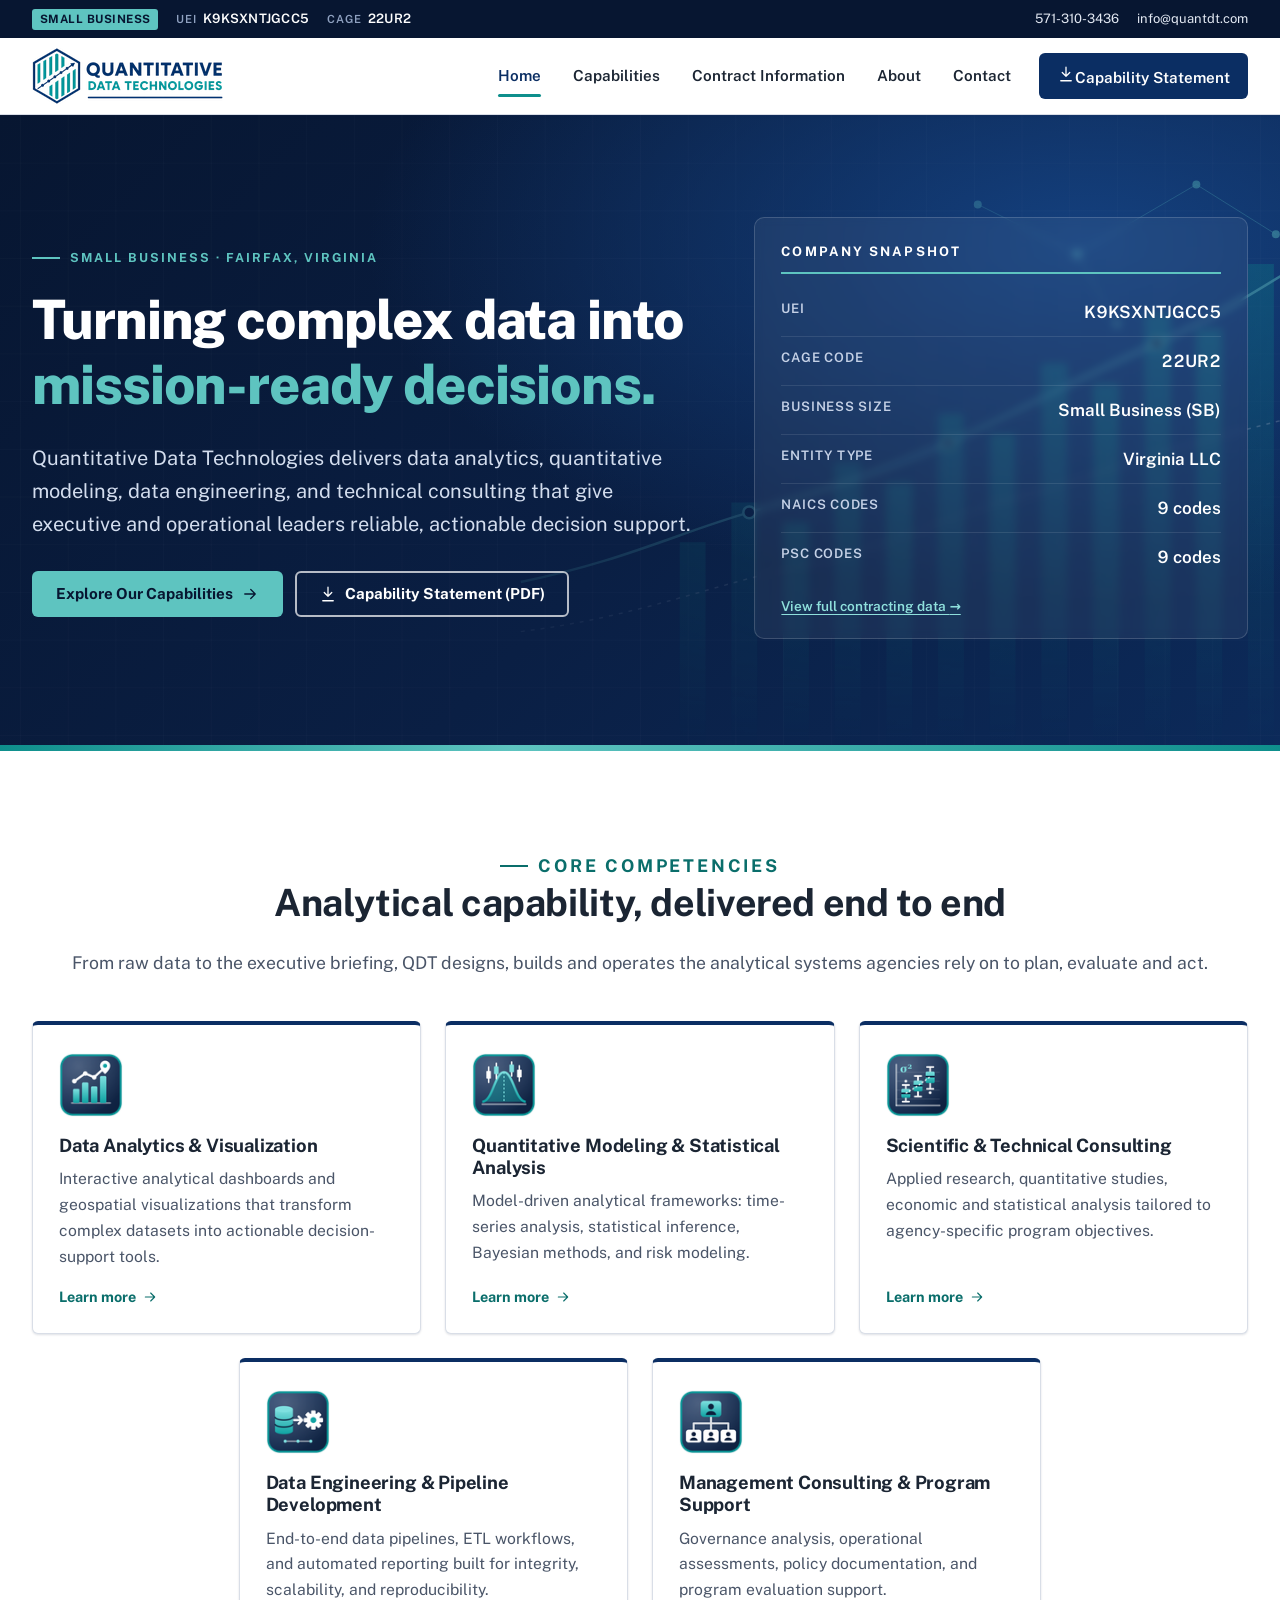
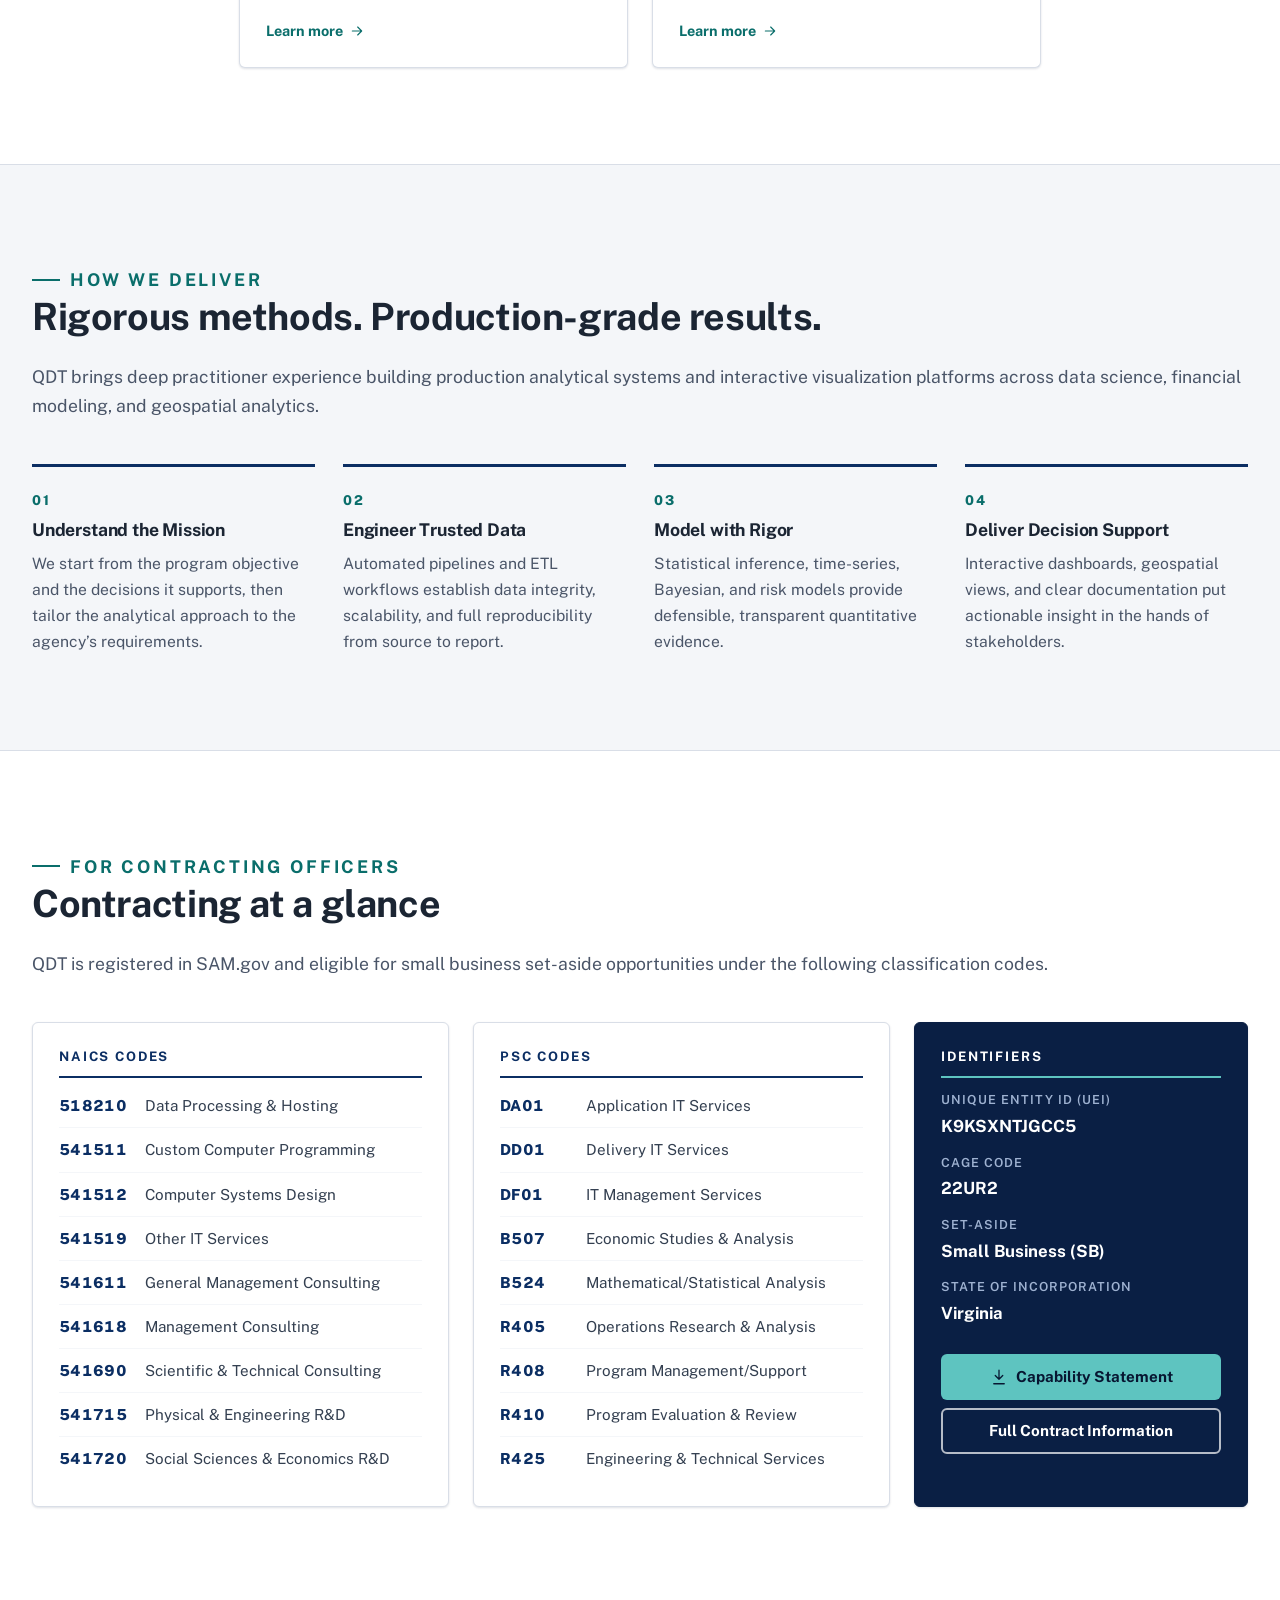
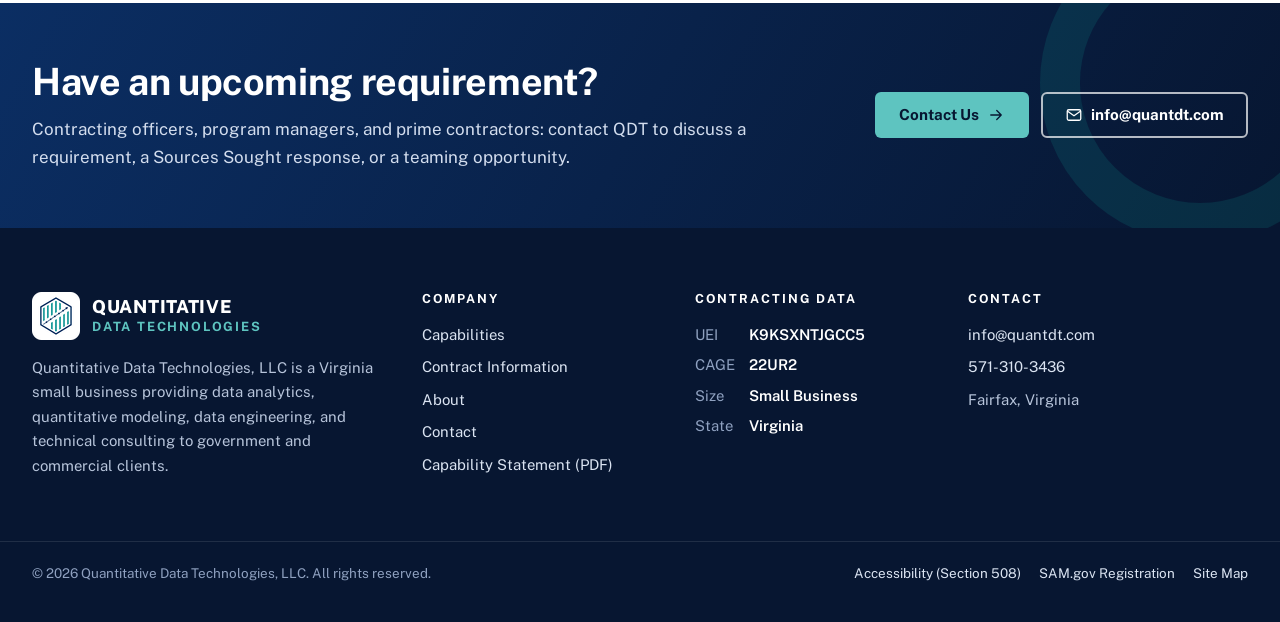
==== commit edd463ca: "Updated sitemap" ====
--- a/index.html
+++ b/index.html
@@ -23,7 +23,7 @@
 <link rel="preconnect" href="https://fonts.googleapis.com">
 <link rel="preconnect" href="https://fonts.gstatic.com" crossorigin>
 <link href="https://fonts.googleapis.com/css2?family=Public+Sans:wght@400;600;700;800&display=swap" rel="stylesheet">
-<link rel="stylesheet" href="/css/site.min.2c30ae8a1f58b4bc2d795891eb88d10ca9dca17c7596b74b586d5e8fbc77325f.css" integrity="sha256-LDCuih9YtLwteViR64jRDKncoXx1lrdLWG1ej7x3Ml8=">
+<link rel="stylesheet" href="/css/site.min.45060effc8d9d5b76dfc26aebc2217cb84a02e7dcdc799587ff524b3d1f1b7d0.css" integrity="sha256-RQYO/8jZ1bdt/CauvCIXy4SgLn3Nx5lYf/Uks9Hxt9A=">
 <script type="application/ld+json">{"@context":"https://schema.org","@type":"Organization","address":{"@type":"PostalAddress","addressCountry":"US","addressLocality":"Fairfax","addressRegion":"VA"},"alternateName":"QDT","identifier":[{"@type":"PropertyValue","propertyID":"UEI","value":"K9KSXNTJGCC5"},{"@type":"PropertyValue","propertyID":"CAGE","value":"22UR2"}],"knowsAbout":["Data analytics","Data visualization","Quantitative modeling","Statistical analysis","Data engineering","Scientific and technical consulting","Management consulting"],"logo":"https://www.quantdt.com/assets/img/qdt-logo@3x.png","name":"Quantitative Data Technologies, LLC","slogan":"Data Analytics • Technical Consulting • Decision Intelligence","url":"https://www.quantdt.com/"}</script>
 <script async src="https://www.googletagmanager.com/gtag/js?id=G-QYPFFCB6VG"></script>
 <script>window.dataLayer=window.dataLayer||[];function gtag(){dataLayer.push(arguments);}gtag('js',new Date());gtag('config','G-QYPFFCB6VG');</script>
@@ -285,7 +285,7 @@
       <ul>
         <li><a href="/accessibility/">Accessibility (Section 508)</a></li>
         <li><a href="/contracting/">SAM.gov Registration</a></li>
-        <li><a href="/sitemap.xml">Sitemap</a></li>
+        <li><a href="/sitemap/">Site Map</a></li>
       </ul>
     </div>
   </div>
--- a/css/site.min.45060effc8d9d5b76dfc26aebc2217cb84a02e7dcdc799587ff524b3d1f1b7d0.css
+++ b/css/site.min.45060effc8d9d5b76dfc26aebc2217cb84a02e7dcdc799587ff524b3d1f1b7d0.css
@@ -0,0 +1 @@
+:root{--navy-950:#071631;--navy-900:#0a1f44;--navy-800:#0b2e63;--navy-700:#16407f;--navy-100:#e6ecf5;--teal-500:#0e8f8c;--teal-700:#0a6e6b;--teal-100:#e3f3f2;--teal-300:#5ec4c0;--ink:#1b2533;--body:#333f50;--muted:#4a5568;--line:#d9dee7;--surface:#f4f6f9;--white:#ffffff;--font:"Public Sans", "Segoe UI", system-ui, -apple-system, Roboto, Arial, sans-serif;--radius:6px;--shadow-sm:0 1px 2px rgba(10, 31, 68, .06), 0 1px 3px rgba(10, 31, 68, .08);--shadow-md:0 6px 24px rgba(10, 31, 68, .10);--container:1320px;--gutter:clamp(16px, 4vw, 32px)}*,*::before,*::after{box-sizing:border-box}html{scroll-behavior:smooth;-webkit-text-size-adjust:100%;scroll-padding-top:96px}@media(prefers-reduced-motion:reduce){html{scroll-behavior:auto}*,*::before,*::after{transition:none!important;animation:none!important}}body{margin:0;font-family:var(--font);font-size:1.0625rem;line-height:1.65;color:var(--body);background:var(--white);text-rendering:optimizeLegibility}img,svg{max-width:100%}h1,h2,h3,h4{color:var(--ink);line-height:1.2;margin:0 0 .6em;font-weight:700;letter-spacing:-.01em}h1{font-size:clamp(2.1rem,4.6vw,3.4rem);font-weight:800;letter-spacing:-.02em}h2{font-size:clamp(1.65rem,3vw,2.35rem)}h3{font-size:1.25rem}p{margin:0 0 1em}a{color:var(--teal-700);text-underline-offset:3px}a:hover{color:var(--navy-800)}strong{color:var(--ink);font-weight:700}:focus-visible{outline:3px solid var(--teal-500);outline-offset:2px;border-radius:2px}.visually-hidden{position:absolute!important;width:1px;height:1px;padding:0;margin:-1px;overflow:hidden;clip:rect(0 0 0 0);white-space:nowrap;border:0}.skip-link{position:absolute;left:12px;top:-60px;z-index:1000;background:var(--teal-300);color:var(--navy-950);font-weight:700;padding:10px 16px;border-radius:var(--radius);text-decoration:none}.skip-link:focus{top:12px}.container{width:100%;max-width:var(--container);margin:0 auto;padding:0 var(--gutter)}.utility-bar{background:var(--navy-950);color:#c8d3e6;font-size:.8125rem}.utility-bar .container{display:flex;justify-content:space-between;align-items:center;gap:16px;min-height:38px;flex-wrap:wrap}.utility-bar ul{list-style:none;margin:0;padding:0;display:flex;flex-wrap:wrap;gap:4px 18px}.utility-bar li{display:flex;align-items:center;gap:6px}.utility-bar .label{color:#8fa1c0;text-transform:uppercase;letter-spacing:.08em;font-size:.7rem;font-weight:600}.utility-bar .value{color:var(--white);font-weight:600;letter-spacing:.02em}.utility-bar a{color:#e3e9f3;text-decoration:none}.utility-bar a:hover{color:var(--teal-300);text-decoration:underline}.utility-bar .sb-badge{background:var(--teal-300);color:var(--navy-950);font-weight:700;padding:1px 8px;border-radius:3px;font-size:.72rem;letter-spacing:.04em}@media(max-width:760px){.utility-bar .contact-links{display:none}}.site-header{position:sticky;top:0;z-index:100;background:var(--white);border-bottom:1px solid var(--line);box-shadow:var(--shadow-sm)}.site-header .container{display:flex;align-items:center;justify-content:space-between;gap:24px;min-height:76px}.brand{display:flex;align-items:center;gap:12px;text-decoration:none;color:inherit}.brand-mark{width:48px;height:48px;flex:none}.brand-logo{display:block;height:56px;width:auto}.brand-text{display:flex;flex-direction:column;line-height:1.05;white-space:nowrap}.brand-text .b1{font-weight:800;font-size:1.12rem;color:var(--navy-800);letter-spacing:.04em}.brand-text .b2{font-weight:700;font-size:.8rem;color:var(--teal-700);letter-spacing:.14em;margin-top:3px}.primary-nav ul{list-style:none;margin:0;padding:0;display:flex;align-items:center;gap:4px}.primary-nav a{display:block;padding:10px 14px;color:var(--ink);text-decoration:none;font-weight:600;font-size:.95rem;border-radius:var(--radius);position:relative;white-space:nowrap}.primary-nav a:hover{background:var(--surface);color:var(--navy-800)}.primary-nav a[aria-current=page]{color:var(--navy-800)}.primary-nav a[aria-current=page]::after{content:"";position:absolute;left:14px;right:14px;bottom:2px;height:3px;background:var(--teal-500);border-radius:2px}.primary-nav .nav-cta{margin-left:10px}.nav-toggle{display:none;background:0 0;border:1px solid var(--line);border-radius:var(--radius);padding:8px 12px;font:inherit;font-weight:600;color:var(--navy-800);cursor:pointer;align-items:center;gap:8px}.nav-toggle svg{width:20px;height:20px}@media(max-width:1100px){.nav-toggle{display:inline-flex}.primary-nav{position:absolute;left:0;right:0;top:100%;background:var(--white);border-bottom:1px solid var(--line);box-shadow:var(--shadow-md);display:none}.primary-nav.is-open{display:block}.primary-nav ul{flex-direction:column;align-items:stretch;padding:8px var(--gutter)18px;gap:0}.primary-nav a{padding:14px 8px;border-bottom:1px solid var(--surface);border-radius:0}.primary-nav a[aria-current=page]::after{left:0;right:auto;top:10px;bottom:10px;width:3px;height:auto}.primary-nav .nav-cta{margin:14px 0 0}.primary-nav .nav-cta a{text-align:center;border-bottom:0}}@media(max-width:420px){.brand-logo{height:46px}}.btn{display:inline-flex;align-items:center;justify-content:center;gap:8px;padding:12px 22px;border-radius:var(--radius);font-weight:700;font-size:.95rem;text-decoration:none;border:2px solid transparent;cursor:pointer;line-height:1.2;transition:background .15s,color .15s,border-color .15s}.btn svg{width:18px;height:18px;flex:none}.btn-primary{background:var(--navy-800);color:var(--white)}.btn-primary:hover{background:var(--navy-900);color:var(--white)}.btn-accent{background:var(--teal-300);color:var(--navy-950)}.btn-accent:hover{background:#86d6d2;color:var(--navy-950)}.btn-outline-light{border-color:rgba(255,255,255,.7);color:var(--white)}.btn-outline-light:hover{background:var(--white);color:var(--navy-900)}.btn-outline{border-color:var(--navy-800);color:var(--navy-800)}.btn-outline:hover{background:var(--navy-800);color:var(--white)}.primary-nav .nav-cta a.btn{padding:10px 16px;color:var(--white)}.primary-nav .nav-cta a.btn:hover{background:var(--navy-900);color:var(--white)}.hero{position:relative;overflow:hidden;color:#dbe4f2;background:radial-gradient(1200px 600px at 85% 20%,#14407e 0%,rgba(20,64,126,0) 60%),linear-gradient(135deg,var(--navy-950) 0%,var(--navy-900) 55%,#0c2a5a 100%)}.hero::after{content:"";position:absolute;left:0;right:0;bottom:0;height:6px;background:linear-gradient(90deg,var(--teal-500),var(--teal-300) 40%,var(--teal-500))}.hero-art{position:absolute;inset:0;width:100%;height:100%;pointer-events:none;opacity:.55}.hero .container{position:relative;display:grid;grid-template-columns:minmax(0,1.35fr)minmax(0,1fr);gap:56px;align-items:center;padding-top:clamp(56px,8vw,104px);padding-bottom:clamp(64px,9vw,112px)}.hero h1{color:var(--white);margin-bottom:.45em}.hero h1 .accent{color:var(--teal-300)}.hero .lead{font-size:clamp(1.05rem,1.6vw,1.25rem);color:#d3ddee;max-width:40em}.hero .actions{display:flex;flex-wrap:wrap;gap:12px;margin-top:30px}.eyebrow{display:inline-flex;align-items:center;gap:10px;font-size:.78rem;font-weight:700;letter-spacing:.16em;text-transform:uppercase;color:var(--teal-300);margin-bottom:18px}.eyebrow::before{content:"";width:28px;height:2px;background:currentColor}.eyebrow.dark{color:var(--teal-700)}.facts-card{background:rgba(255,255,255,6%);border:1px solid rgba(255,255,255,.16);border-radius:10px;padding:26px 26px 20px;backdrop-filter:blur(4px)}.facts-card h2{color:var(--white);font-size:.82rem;letter-spacing:.16em;text-transform:uppercase;margin:0 0 14px;padding-bottom:12px;border-bottom:2px solid var(--teal-300)}.facts-card dl{margin:0;display:grid;grid-template-columns:auto 1fr}.facts-card dt,.facts-card dd{padding:10px 0;border-bottom:1px solid rgba(255,255,255,.1);margin:0}.facts-card dt{color:#c5d1e6;font-size:.82rem;font-weight:600;text-transform:uppercase;letter-spacing:.06em;padding-right:18px}.facts-card dd{color:var(--white);font-weight:600;text-align:right;font-variant-numeric:tabular-nums}.facts-card dl>:nth-last-child(-n+2){border-bottom:0}.facts-card .facts-foot{margin:14px 0 0;font-size:.85rem}.facts-card .facts-foot a{color:#8fe0dc;font-weight:600}.facts-card .facts-foot a:hover{color:var(--white)}@media(max-width:900px){.hero .container{grid-template-columns:1fr;gap:40px}}.page-hero{position:relative;color:#d3ddee;background:linear-gradient(135deg,var(--navy-950) 0%,var(--navy-900) 60%,#0c2a5a 100%);overflow:hidden}.page-hero::after{content:"";position:absolute;left:0;right:0;bottom:0;height:5px;background:linear-gradient(90deg,var(--teal-500),var(--teal-300) 40%,var(--teal-500))}.page-hero .hero-art{opacity:.35}.page-hero .container{position:relative;padding-top:clamp(40px,6vw,72px);padding-bottom:clamp(44px,6vw,76px)}.page-hero h1{color:var(--white);font-size:clamp(2rem,4vw,3rem);margin-bottom:.35em}.page-hero .lead{font-size:clamp(1.02rem,1.5vw,1.15rem);margin:0}.breadcrumb ol{list-style:none;margin:0 0 18px;padding:0;display:flex;flex-wrap:wrap;gap:6px;font-size:.85rem}.breadcrumb li{display:flex;align-items:center;gap:6px;color:#9fb2d1}.breadcrumb li+li::before{content:"/";color:#9fb2d1}.breadcrumb a{color:#c8d3e6}.breadcrumb a:hover{color:var(--teal-300)}.breadcrumb [aria-current]{color:var(--white);font-weight:600}.section{padding:clamp(56px,8vw,96px)0}.section.alt{background:var(--surface);border-top:1px solid var(--line);border-bottom:1px solid var(--line)}.section.tight{padding:clamp(40px,6vw,64px)0}.section-head{margin-bottom:44px}.section-head.center{margin-left:auto;margin-right:auto;text-align:center}.section-head.center .eyebrow{justify-content:center}.section-head p{font-size:1.1rem;color:var(--muted);margin:0}.rule{width:64px;height:4px;background:var(--teal-300);border:0;margin:0 0 20px;border-radius:2px}.card-grid{display:grid;grid-template-columns:repeat(6,1fr);gap:24px}.card-grid>*{grid-column:span 2}.card-grid>:nth-child(4){grid-column:2/span 2}.card-grid>:nth-child(5){grid-column:4/span 2}@media(max-width:980px){.card-grid{grid-template-columns:repeat(2,1fr)}.card-grid>*,.card-grid>:nth-child(4){grid-column:auto}.card-grid>:nth-child(5){grid-column:1/-1}}@media(max-width:640px){.card-grid{grid-template-columns:1fr}.card-grid>:nth-child(5){grid-column:auto}}.cap-card{position:relative;display:flex;flex-direction:column;background:var(--white);border:1px solid var(--line);border-top:4px solid var(--navy-800);border-radius:var(--radius);padding:28px 26px 24px;box-shadow:var(--shadow-sm);transition:box-shadow .2s,transform .2s,border-top-color .2s}.cap-card:hover{box-shadow:var(--shadow-md);transform:translateY(-2px);border-top-color:var(--teal-500)}.cap-card h3{font-size:1.15rem;margin-bottom:.5em}.cap-card h3 a{color:var(--ink);text-decoration:none}.cap-card h3 a::after{content:"";position:absolute;inset:0}.cap-card p{color:var(--muted);font-size:.98rem;flex:1}.cap-card .more{font-weight:700;font-size:.9rem;color:var(--teal-700);display:inline-flex;align-items:center;gap:6px}.cap-card .more svg{width:16px;height:16px;transition:transform .2s}.cap-card:hover .more svg{transform:translateX(3px)}.icon-tile{width:64px;height:64px;border-radius:16%;display:grid;place-items:center;background:radial-gradient(120% 90% at 50% 20%,#3d5273 0%,#283f63 55%,#172b4c 100%);border:2px solid #059191;color:var(--white);margin-bottom:18px;flex:none}.icon-tile svg{width:34px;height:34px}.cap-thumb{display:block;width:64px;height:64px;margin-bottom:18px;flex:none}.capability-head .cap-thumb{margin:0;width:72px;height:72px}.icon-tile svg .acc{stroke:var(--teal-300)}.approach{display:grid;grid-template-columns:repeat(4,1fr);gap:28px;counter-reset:step}@media(max-width:980px){.approach{grid-template-columns:repeat(2,1fr)}}@media(max-width:560px){.approach{grid-template-columns:1fr}}.approach li{list-style:none;position:relative;padding-top:22px;border-top:3px solid var(--navy-800)}.approach li::before{counter-increment:step;content:"0" counter(step);display:block;font-size:.85rem;font-weight:800;letter-spacing:.12em;color:var(--teal-700);margin-bottom:8px}.approach h3{font-size:1.1rem}.approach p{color:var(--muted);font-size:.98rem;margin:0}ol.approach{padding:0;margin:0}.snapshot{display:grid;grid-template-columns:1fr 1fr .8fr;gap:24px}@media(max-width:980px){.snapshot{grid-template-columns:1fr 1fr}.snapshot>:last-child{grid-column:1/-1}}@media(max-width:640px){.snapshot{grid-template-columns:1fr}}.panel{background:var(--white);border:1px solid var(--line);border-radius:var(--radius);padding:26px;box-shadow:var(--shadow-sm)}.panel h3{font-size:.82rem;letter-spacing:.14em;text-transform:uppercase;color:var(--navy-800);padding-bottom:12px;margin-bottom:6px;border-bottom:2px solid var(--navy-800)}.code-list{list-style:none;margin:0;padding:0}.code-list li{display:grid;grid-template-columns:74px 1fr;gap:12px;padding:9px 0;border-bottom:1px solid var(--surface);font-size:.95rem;align-items:baseline}.code-list li:last-child{border-bottom:0}.code{font-weight:800;color:var(--navy-800);font-variant-numeric:tabular-nums;letter-spacing:.02em}.panel.dark{background:var(--navy-900);border-color:var(--navy-900);color:#d3ddee}.panel.dark h3{color:var(--white);border-bottom-color:var(--teal-300)}.panel.dark dl{margin:0 0 18px}.panel.dark dt{color:#9fb2d1;font-size:.78rem;text-transform:uppercase;letter-spacing:.08em;font-weight:600;margin-top:12px}.panel.dark dd{margin:2px 0 0;color:var(--white);font-weight:700;font-size:1.05rem}.panel.dark .btn{width:100%;margin-top:8px}.chip{display:inline-flex;align-items:center;gap:6px;padding:3px 10px;border-radius:999px;font-size:.82rem;font-weight:700;background:var(--navy-100);color:var(--navy-800);border:1px solid #c9d5e8;font-variant-numeric:tabular-nums}.chip.teal{background:var(--teal-100);color:var(--teal-700);border-color:#bfe2df}.chips{display:flex;flex-wrap:wrap;gap:8px}.cta-band{background:linear-gradient(120deg,var(--navy-800),var(--navy-950));color:#d3ddee;position:relative;overflow:hidden}.cta-band .container{display:flex;align-items:center;justify-content:space-between;gap:32px;padding-top:56px;padding-bottom:56px;flex-wrap:wrap;position:relative}.cta-band h2{color:var(--white);margin-bottom:.3em}.cta-band p{margin:0}.cta-band .container>div:first-child{flex:1 1 520px}.cta-band .actions{display:flex;flex-wrap:wrap;gap:12px}.cta-band::before{content:"";position:absolute;right:-80px;top:-80px;width:320px;height:320px;border:40px solid rgba(14,143,140,.18);border-radius:50%}.with-sidebar{display:grid;grid-template-columns:260px minmax(0,1fr);gap:56px;align-items:start}@media(max-width:980px){.with-sidebar{grid-template-columns:1fr;gap:32px}}.side-nav{position:sticky;top:100px;border-left:3px solid var(--line)}.side-nav h2{font-size:.78rem;text-transform:uppercase;letter-spacing:.14em;color:var(--muted);margin:0 0 10px 18px}.side-nav ul{list-style:none;margin:0;padding:0}.side-nav a{display:block;padding:9px 18px;margin-left:-3px;border-left:3px solid transparent;color:var(--ink);text-decoration:none;font-weight:600;font-size:.95rem;line-height:1.35}.side-nav a:hover,.side-nav a.is-active{border-left-color:var(--teal-500);color:var(--navy-800);background:var(--surface)}.side-nav .side-cta{margin:24px 0 0 18px}@media(max-width:980px){.side-nav{position:static}.side-nav .side-cta{display:none}}.capability{padding:0 0 48px;margin-bottom:48px;border-bottom:1px solid var(--line);scroll-margin-top:110px}.capability:last-child{border-bottom:0;margin-bottom:0;padding-bottom:0}.capability-head{display:flex;gap:20px;align-items:flex-start}.capability-head .icon-tile{margin:0}.capability-head h2{font-size:clamp(1.45rem,2.4vw,1.85rem);margin:0 0 .35em}.capability .summary{font-size:1.1rem;color:var(--body)}.capability-body{display:grid;grid-template-columns:minmax(0,1fr)300px;gap:28px;margin-top:24px}@media(max-width:760px){.capability-body{grid-template-columns:1fr}.capability-head{flex-direction:column;gap:14px}}.capability-body h3{font-size:.8rem;text-transform:uppercase;letter-spacing:.14em;color:var(--navy-800);margin-bottom:12px}.check-list{list-style:none;margin:0;padding:0}.check-list li{position:relative;padding:6px 0 6px 30px}.check-list li::before{content:"";position:absolute;left:0;top:11px;width:18px;height:18px;border-radius:50%;background:var(--teal-100)url("data:image/svg+xml,%3Csvg xmlns='http://www.w3.org/2000/svg' viewBox='0 0 24 24' fill='none' stroke='%230a6e6b' stroke-width='3.2' stroke-linecap='round' stroke-linejoin='round'%3E%3Cpath d='M6 12.5l4 4 8-9'/%3E%3C/svg%3E")50%/12px no-repeat}.codes-box{background:var(--surface);border:1px solid var(--line);border-radius:var(--radius);padding:20px}.codes-box h4{font-size:.75rem;text-transform:uppercase;letter-spacing:.12em;color:var(--muted);margin:0 0 8px}.codes-box .chips+h4{margin-top:16px}.data-table{width:100%;border-collapse:collapse;font-size:.98rem;background:var(--white)}.data-table caption{text-align:left;font-weight:700;color:var(--ink);padding:0 0 10px;font-size:1.05rem}.data-table th,.data-table td{text-align:left;padding:13px 16px;border-bottom:1px solid var(--line);vertical-align:top}.data-table thead th{background:var(--navy-900);color:var(--white);font-size:.78rem;text-transform:uppercase;letter-spacing:.1em;font-weight:700;border-bottom:0}.data-table tbody tr:nth-child(even){background:#f8f9fb}.data-table tbody th{color:var(--ink);font-weight:700;white-space:nowrap}.data-table td.code-cell{font-weight:800;color:var(--navy-800);white-space:nowrap;font-variant-numeric:tabular-nums}.table-wrap{overflow-x:auto;border:1px solid var(--line);border-radius:var(--radius);box-shadow:var(--shadow-sm)}.table-wrap .data-table tbody tr:last-child>*{border-bottom:0}.table-note{font-size:.88rem;color:var(--muted);margin-top:10px}.two-col{display:grid;grid-template-columns:1fr 1fr;gap:40px;align-items:start}.two-col.wide-left{grid-template-columns:1.4fr 1fr}@media(max-width:900px){.two-col,.two-col.wide-left{grid-template-columns:1fr}}.id-grid{display:grid;grid-template-columns:repeat(4,1fr);gap:0;border:1px solid var(--line);border-radius:var(--radius);overflow:hidden;background:var(--white);box-shadow:var(--shadow-sm)}.id-grid>div{padding:22px;border-right:1px solid var(--line)}.id-grid>div:last-child{border-right:0}.id-grid .k{font-size:.75rem;font-weight:700;text-transform:uppercase;letter-spacing:.12em;color:var(--muted)}.id-grid .v{font-size:1.45rem;font-weight:800;color:var(--navy-800);letter-spacing:.02em;margin-top:4px;font-variant-numeric:tabular-nums;word-break:break-word}.id-grid .s{font-size:.85rem;color:var(--muted);margin-top:2px}@media(max-width:900px){.id-grid{grid-template-columns:1fr 1fr}.id-grid>div:nth-child(2){border-right:0}.id-grid>div:nth-child(-n+2){border-bottom:1px solid var(--line)}}@media(max-width:480px){.id-grid{grid-template-columns:1fr}.id-grid>div{border-right:0;border-bottom:1px solid var(--line)}.id-grid>div:last-child{border-bottom:0}}.engage-grid{display:grid;grid-template-columns:repeat(4,1fr);gap:20px}@media(max-width:980px){.engage-grid{grid-template-columns:repeat(2,1fr)}}@media(max-width:560px){.engage-grid{grid-template-columns:1fr}}.engage{background:var(--white);border:1px solid var(--line);border-radius:var(--radius);padding:24px;border-left:4px solid var(--teal-500)}.engage h3{font-size:1.05rem}.engage p{color:var(--muted);font-size:.95rem;margin:0}.callout{border-left:4px solid var(--teal-500);background:var(--teal-100);padding:20px 24px;border-radius:0 var(--radius)var(--radius)0}.callout p:last-child{margin-bottom:0}.prose{max-width:960px}.prose p{font-size:1.08rem}.prose h2{margin-top:1.4em}.prose>h2:first-child{margin-top:0}.prose ul{padding-left:1.3em}.prose li{margin:.35em 0}.prose li::marker{color:var(--teal-500)}.stat-row{display:grid;grid-template-columns:repeat(3,1fr);gap:20px;margin-top:8px}@media(max-width:640px){.stat-row{grid-template-columns:1fr}}.value-card{background:var(--white);border:1px solid var(--line);border-radius:var(--radius);padding:24px}.value-card h3{font-size:1.05rem;display:flex;align-items:center;gap:10px}.value-card h3 svg{width:22px;height:22px;color:var(--teal-700);flex:none}.value-card p{color:var(--muted);font-size:.96rem;margin:0}.market-list{list-style:none;padding:0;margin:0;display:grid;grid-template-columns:repeat(2,minmax(0,1fr));gap:16px}@media(max-width:760px){.market-list{grid-template-columns:1fr}}.market-list li{display:flex;gap:12px;align-items:flex-start;padding:14px 16px;background:var(--white);border:1px solid var(--line);border-radius:var(--radius)}.market-list svg{width:22px;height:22px;color:var(--teal-700);flex:none;margin-top:2px}.contact-grid{display:grid;grid-template-columns:repeat(3,1fr);gap:20px}@media(max-width:860px){.contact-grid{grid-template-columns:1fr}}.contact-card{background:var(--white);border:1px solid var(--line);border-radius:var(--radius);padding:28px;box-shadow:var(--shadow-sm)}.contact-card .icon-tile{width:56px;height:56px;margin-bottom:14px}.contact-card .icon-tile svg{width:28px;height:28px}.contact-card h2{font-size:.8rem;text-transform:uppercase;letter-spacing:.14em;color:var(--muted);margin-bottom:6px}.contact-card .big{font-size:1.2rem;font-weight:700;color:var(--navy-800);word-break:break-word}.contact-card .big a{color:var(--navy-800)}.contact-card p{margin:6px 0 0;color:var(--muted);font-size:.95rem}.site-footer{background:var(--navy-950);color:#b7c4da;font-size:.93rem}.site-footer .footer-top{display:grid;grid-template-columns:1.5fr 1fr 1fr 1.2fr;gap:40px;padding-top:64px;padding-bottom:48px}@media(max-width:980px){.site-footer .footer-top{grid-template-columns:1fr 1fr}}@media(max-width:560px){.site-footer .footer-top{grid-template-columns:1fr}}.site-footer h2{color:var(--white);font-size:.78rem;text-transform:uppercase;letter-spacing:.16em;margin-bottom:16px}.site-footer ul{list-style:none;margin:0;padding:0}.site-footer li{margin-bottom:8px}.site-footer a{color:#dbe4f2;text-decoration:none}.site-footer a:hover{color:var(--teal-300);text-decoration:underline}.site-footer .brand .b1{color:var(--white)}.site-footer .brand .b2{color:#5ec4c0}.site-footer .about{margin-top:16px;max-width:30em}.site-footer dl{margin:0;display:grid;grid-template-columns:auto 1fr;gap:6px 14px}.site-footer dt{color:#8fa1c0}.site-footer dd{margin:0;color:var(--white);font-weight:600}.footer-bottom{border-top:1px solid rgba(255,255,255,.1)}.footer-bottom .container{display:flex;justify-content:space-between;gap:16px;flex-wrap:wrap;padding-top:20px;padding-bottom:24px;font-size:.84rem;color:#8fa1c0}.footer-bottom ul{display:flex;gap:18px;flex-wrap:wrap}.footer-bottom li{margin:0}.mt-0{margin-top:0}.mb-0{margin-bottom:0}.panel .btn{margin-top:16px}.panel.dark .btn{margin-top:8px}.mt-2{margin-top:2rem}.mt-3{margin-top:3rem}.muted{color:var(--muted)}.center{text-align:center}@media print{.utility-bar,.site-header,.nav-toggle,.hero-art,.cta-band,.site-footer .footer-top{display:none}.hero,.page-hero{background:0 0;color:#000}.hero h1,.page-hero h1{color:#000}}.side-nav .side-cta a.btn{color:var(--white);background:var(--navy-800);border:2px solid transparent;margin-left:0;padding:12px 18px;font-size:.9rem;display:inline-flex}.side-nav .side-cta a.btn:hover{background:var(--navy-900);color:var(--white)}.two-col>*,.with-sidebar>*{min-width:0}@media(max-width:560px){.data-table tbody th{white-space:normal}.data-table th,.data-table td{padding:11px 12px}}@media(min-width:1000px){.data-table.codes td:last-child{white-space:nowrap}}.snapshot>*,.card-grid>*,.engage-grid>*,.contact-grid>*{min-width:0}.code-list li>span:last-child,.facts-card dd,.id-grid .v{overflow-wrap:anywhere;min-width:0}@media(max-width:400px){.panel,.facts-card{padding:20px 16px}.code-list li{grid-template-columns:62px 1fr;gap:8px}}.sitemap-list{list-style:none;margin:0;padding:0;display:grid;grid-template-columns:repeat(2,minmax(0,1fr));gap:20px}@media(max-width:760px){.sitemap-list{grid-template-columns:1fr}}.sitemap-item{background:var(--white);border:1px solid var(--line);border-left:4px solid var(--teal-500);border-radius:var(--radius);padding:22px 24px;box-shadow:var(--shadow-sm);min-width:0}.sitemap-item h2{font-size:1.2rem;margin:0 0 .35em}.sitemap-item h2 a{color:var(--navy-800)}.sitemap-item p{color:var(--muted);font-size:.97rem;margin:0}.sitemap-sub{list-style:none;margin:12px 0 0;padding:12px 0 0;border-top:1px solid var(--surface);display:grid;gap:6px}.sitemap-sub a{font-weight:600;font-size:.95rem}
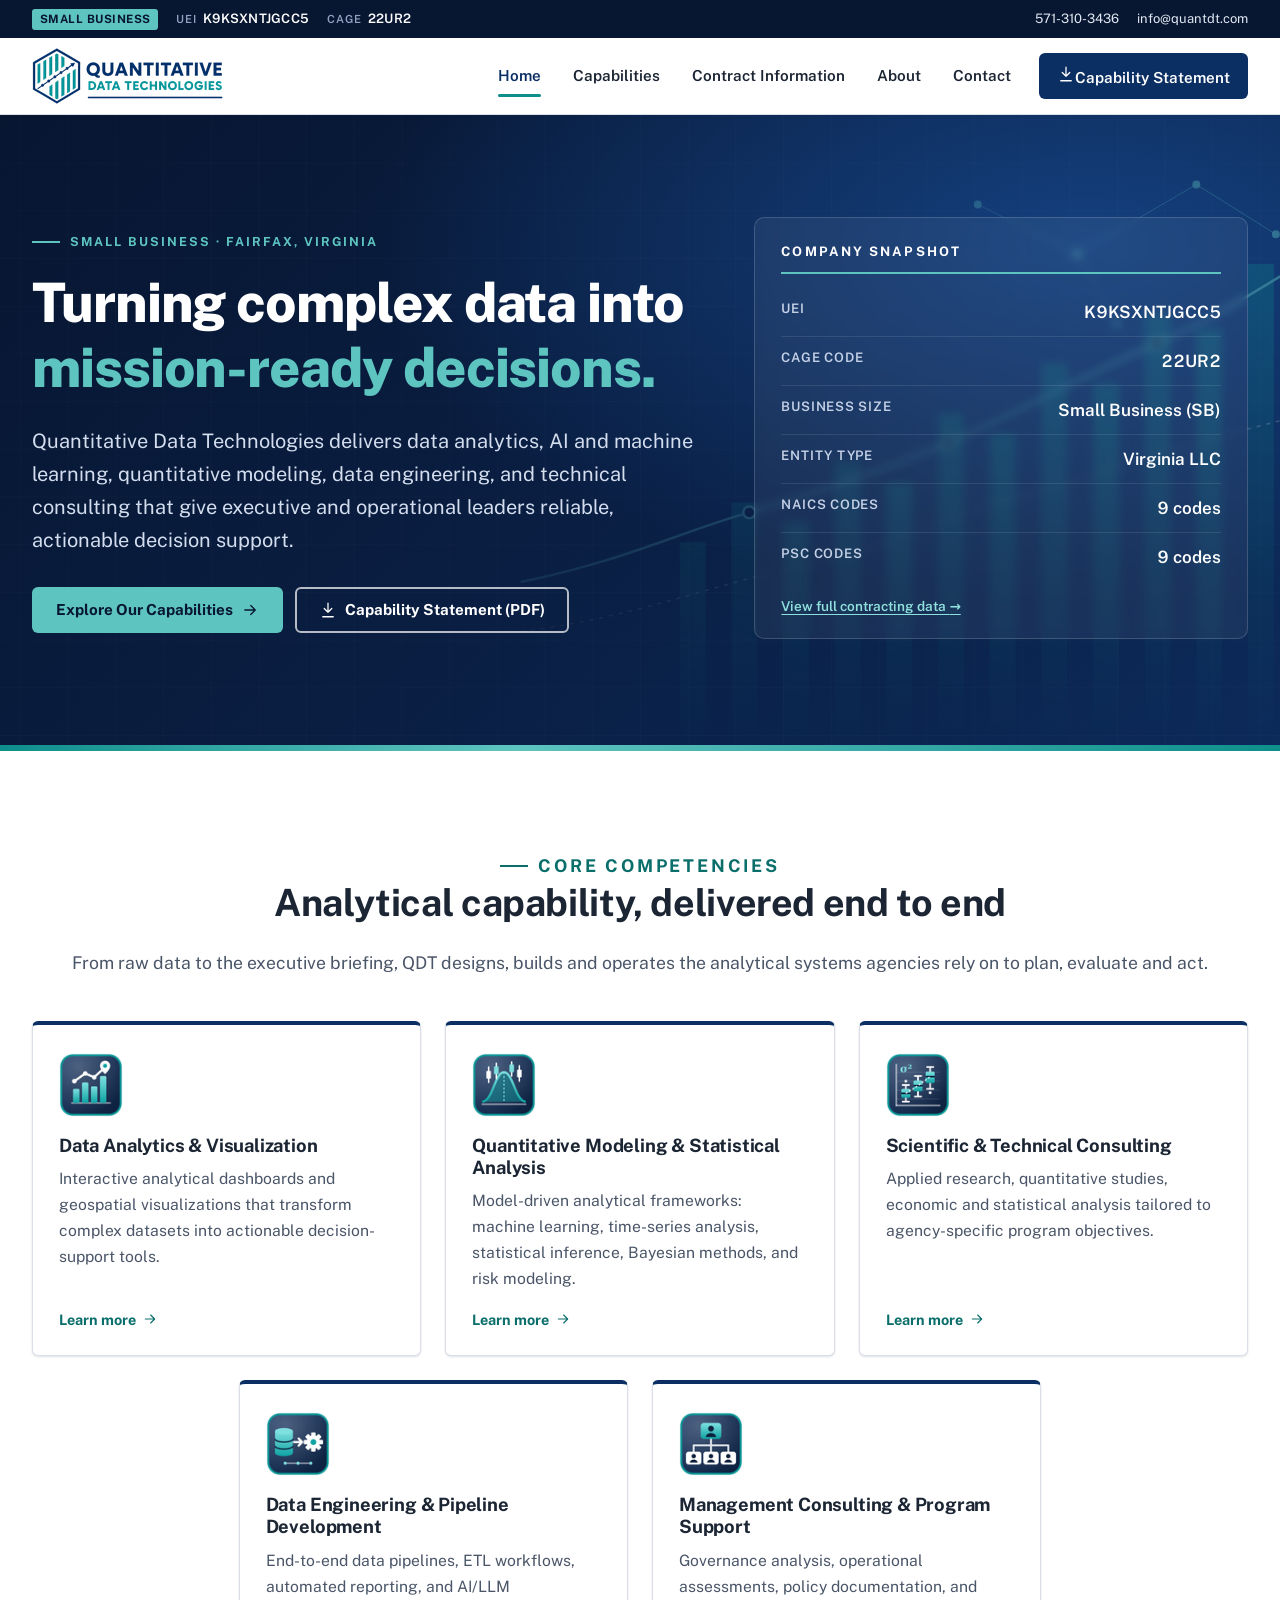
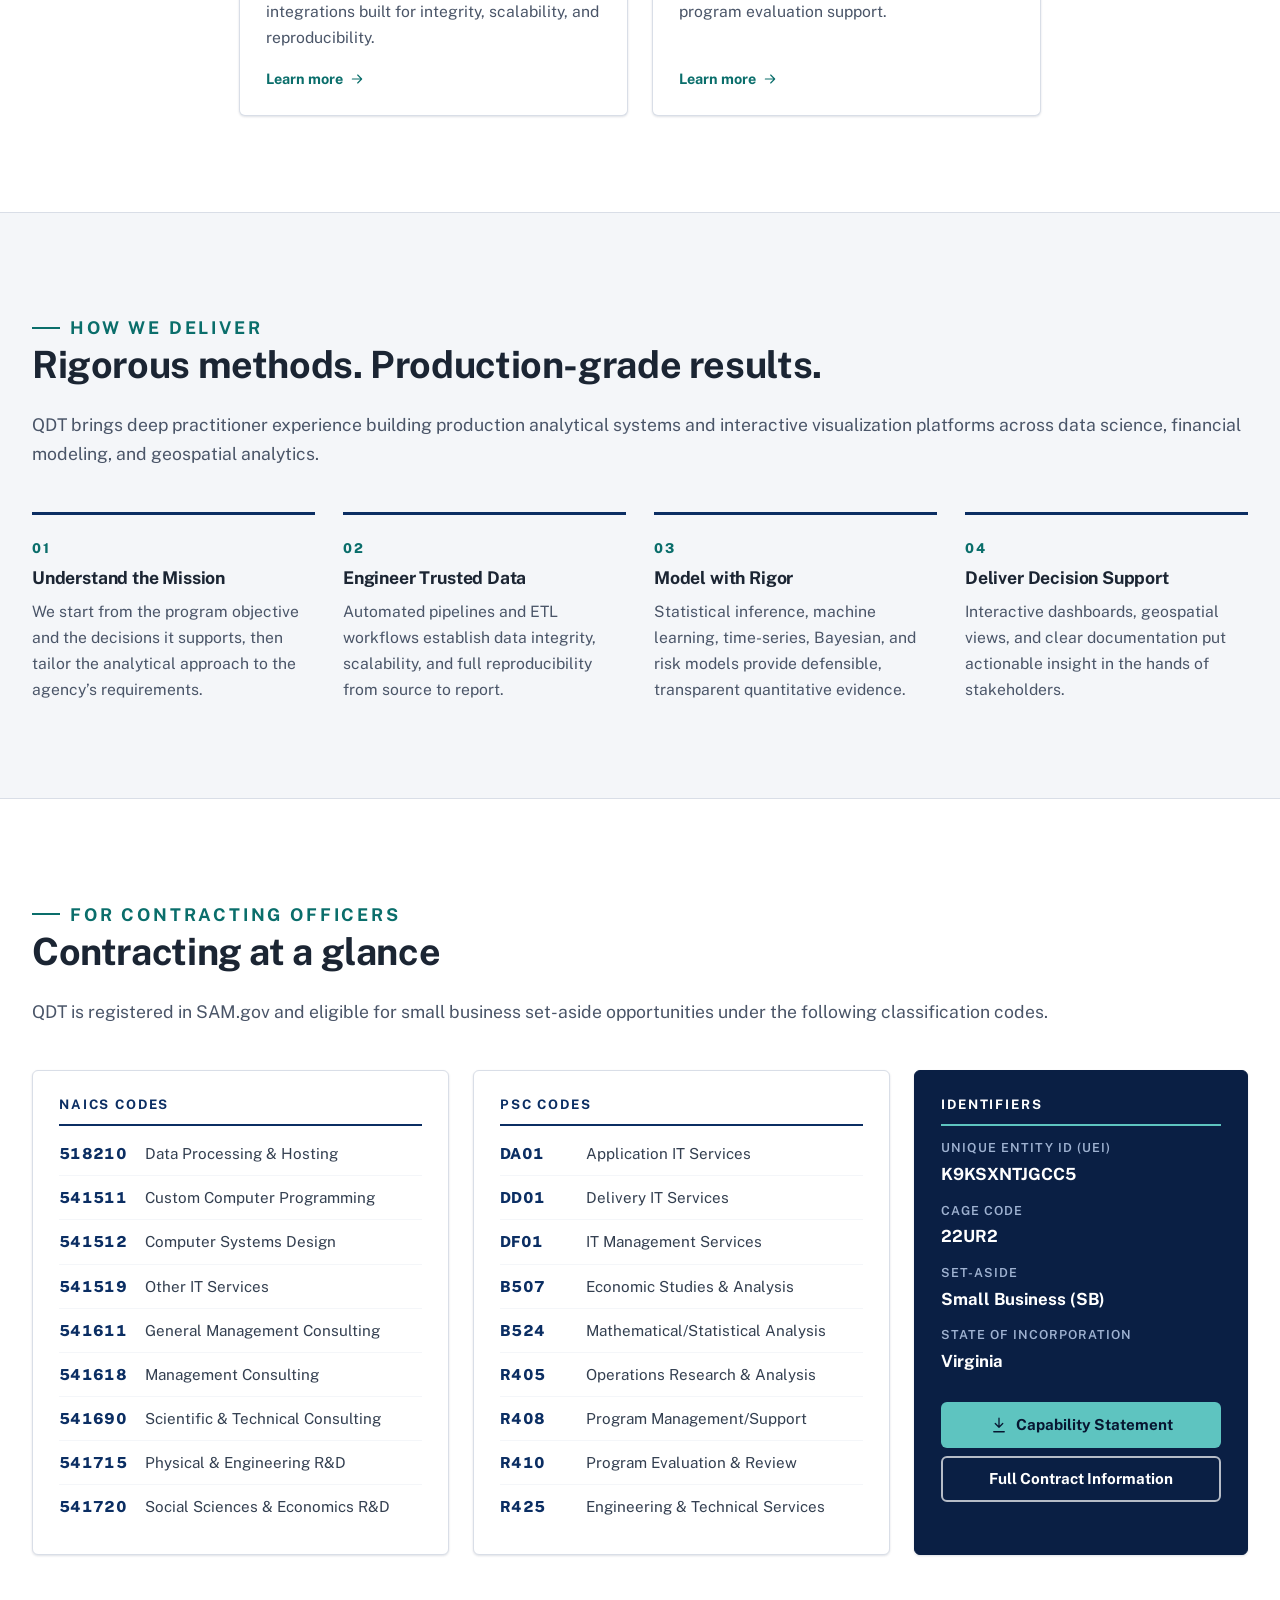
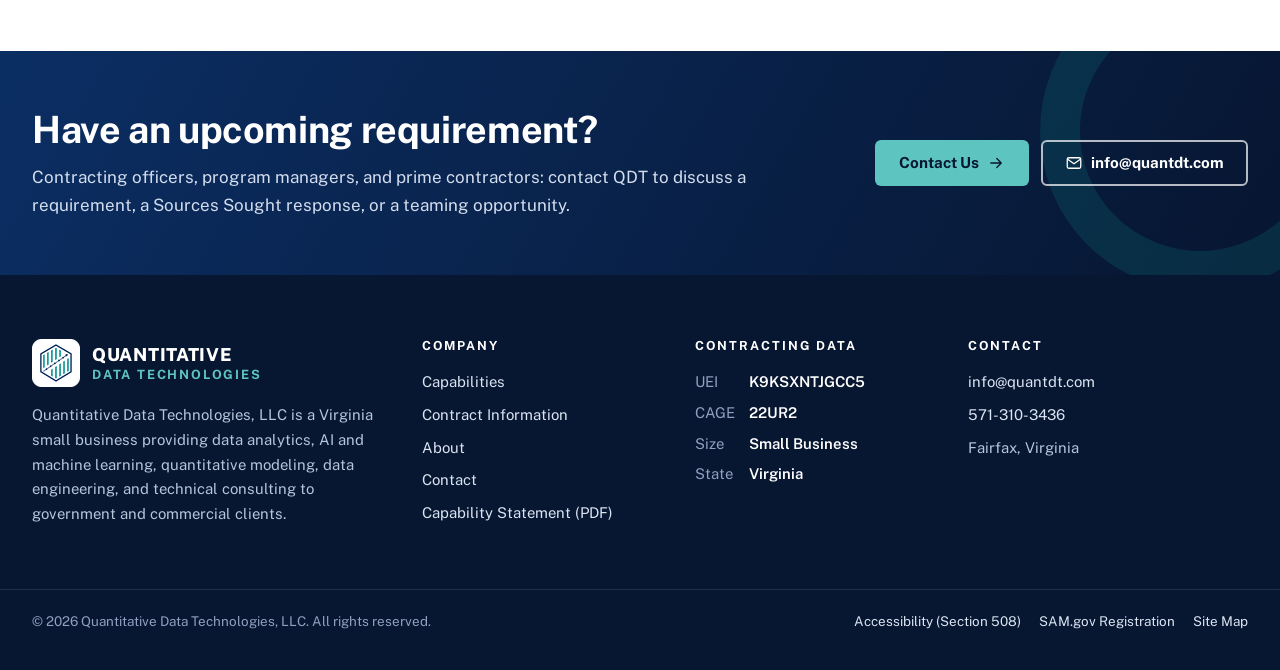
==== commit 01080f43: "Added AI and machine learning capability" ====
--- a/index.html
+++ b/index.html
@@ -1,18 +1,18 @@
 <!DOCTYPE html>
 <html lang="en-us">
-<head>
+<head><script src="/livereload.js?mindelay=10&amp;v=2&amp;port=4321&amp;path=livereload" data-no-instant defer></script>
 <meta charset="utf-8">
 <meta name="viewport" content="width=device-width, initial-scale=1">
 <title>Quantitative Data Technologies, LLC | Data Analytics, Technical Consulting &amp; Decision Intelligence</title>
-<meta name="description" content="Quantitative Data Technologies, LLC is a Virginia small business delivering data analytics and visualization, quantitative modeling, data engineering, and scientific, technical and management consulting. UEI K9KSXNTJGCC5 · CAGE 22UR2.">
-<link rel="canonical" href="https://www.quantdt.com/">
+<meta name="description" content="Quantitative Data Technologies, LLC is a Virginia small business delivering data analytics and visualization, AI and machine learning, quantitative modeling, data engineering, and scientific, technical and management consulting. UEI K9KSXNTJGCC5 · CAGE 22UR2.">
+<link rel="canonical" href="http://localhost:4321/">
 <meta name="theme-color" content="#0a1f44">
 <meta property="og:type" content="website">
 <meta property="og:site_name" content="Quantitative Data Technologies, LLC">
 <meta property="og:title" content="Quantitative Data Technologies, LLC | Data Analytics, Technical Consulting &amp; Decision Intelligence">
-<meta property="og:description" content="Quantitative Data Technologies, LLC is a Virginia small business delivering data analytics and visualization, quantitative modeling, data engineering, and scientific, technical and management consulting. UEI K9KSXNTJGCC5 · CAGE 22UR2.">
-<meta property="og:url" content="https://www.quantdt.com/">
-<meta property="og:image" content="https://www.quantdt.com/assets/img/og-image.png">
+<meta property="og:description" content="Quantitative Data Technologies, LLC is a Virginia small business delivering data analytics and visualization, AI and machine learning, quantitative modeling, data engineering, and scientific, technical and management consulting. UEI K9KSXNTJGCC5 · CAGE 22UR2.">
+<meta property="og:url" content="http://localhost:4321/">
+<meta property="og:image" content="http://localhost:4321/assets/img/og-image.png">
 <meta property="og:image:width" content="1200">
 <meta property="og:image:height" content="630">
 <meta property="og:image:alt" content="Quantitative Data Technologies, LLC logo">
@@ -24,9 +24,7 @@
 <link rel="preconnect" href="https://fonts.gstatic.com" crossorigin>
 <link href="https://fonts.googleapis.com/css2?family=Public+Sans:wght@400;600;700;800&display=swap" rel="stylesheet">
 <link rel="stylesheet" href="/css/site.min.45060effc8d9d5b76dfc26aebc2217cb84a02e7dcdc799587ff524b3d1f1b7d0.css" integrity="sha256-RQYO/8jZ1bdt/CauvCIXy4SgLn3Nx5lYf/Uks9Hxt9A=">
-<script type="application/ld+json">{"@context":"https://schema.org","@type":"Organization","address":{"@type":"PostalAddress","addressCountry":"US","addressLocality":"Fairfax","addressRegion":"VA"},"alternateName":"QDT","identifier":[{"@type":"PropertyValue","propertyID":"UEI","value":"K9KSXNTJGCC5"},{"@type":"PropertyValue","propertyID":"CAGE","value":"22UR2"}],"knowsAbout":["Data analytics","Data visualization","Quantitative modeling","Statistical analysis","Data engineering","Scientific and technical consulting","Management consulting"],"logo":"https://www.quantdt.com/assets/img/qdt-logo@3x.png","name":"Quantitative Data Technologies, LLC","slogan":"Data Analytics • Technical Consulting • Decision Intelligence","url":"https://www.quantdt.com/"}</script>
-<script async src="https://www.googletagmanager.com/gtag/js?id=G-QYPFFCB6VG"></script>
-<script>window.dataLayer=window.dataLayer||[];function gtag(){dataLayer.push(arguments);}gtag('js',new Date());gtag('config','G-QYPFFCB6VG');</script>
+<script type="application/ld+json">{"@context":"https://schema.org","@type":"Organization","address":{"@type":"PostalAddress","addressCountry":"US","addressLocality":"Fairfax","addressRegion":"VA"},"alternateName":"QDT","identifier":[{"@type":"PropertyValue","propertyID":"UEI","value":"K9KSXNTJGCC5"},{"@type":"PropertyValue","propertyID":"CAGE","value":"22UR2"}],"knowsAbout":["Data analytics","Data visualization","Artificial intelligence","Machine learning","Large language models","Quantitative modeling","Statistical analysis","Data engineering","Scientific and technical consulting","Management consulting"],"logo":"http://localhost:4321/assets/img/qdt-logo@3x.png","name":"Quantitative Data Technologies, LLC","slogan":"Data Analytics • Technical Consulting • Decision Intelligence","url":"http://localhost:4321/"}</script>
 </head>
 
 <body>
@@ -92,7 +90,7 @@
     <div>
       <p class="eyebrow">Small Business &middot; Fairfax, Virginia</p>
       <h1 id="hero-title">Turning complex data into <span class="accent">mission-ready decisions.</span></h1>
-      <p class="lead">Quantitative Data Technologies delivers data analytics, quantitative modeling, data engineering, and technical consulting that give executive and operational leaders reliable, actionable decision support.</p>
+      <p class="lead">Quantitative Data Technologies delivers data analytics, AI and machine learning, quantitative modeling, data engineering, and technical consulting that give executive and operational leaders reliable, actionable decision support.</p>
       <div class="actions">
         <a class="btn btn-accent" href="/capabilities/">Explore Our Capabilities <svg viewBox="0 0 24 24" fill="none" stroke="currentColor" stroke-width="1.7" stroke-linecap="round" stroke-linejoin="round" aria-hidden="true" focusable="false"><path d="M5 12h14M13 6l6 6-6 6"/></svg></a>
         <a class="btn btn-outline-light" href="/docs/QDT-Capability-Statement.pdf" download><svg viewBox="0 0 24 24" fill="none" stroke="currentColor" stroke-width="1.7" stroke-linecap="round" stroke-linejoin="round" aria-hidden="true" focusable="false"><path d="M12 3v12M7 10l5 5 5-5M5 21h14"/></svg> Capability Statement (PDF)</a>
@@ -132,7 +130,7 @@
         <img class="cap-thumb" src="/assets/img/thumbs/modeling@1x.png" srcset="/assets/img/thumbs/modeling@1x.png 1x, /assets/img/thumbs/modeling@2x.png 2x, /assets/img/thumbs/modeling@3x.png 3x" width="72" height="72" alt="" loading="lazy">
 
         <h3><a href="/capabilities/#modeling">Quantitative Modeling &amp; Statistical Analysis</a></h3>
-        <p>Model-driven analytical frameworks: time-series analysis, statistical inference, Bayesian methods, and risk modeling.</p>
+        <p>Model-driven analytical frameworks: machine learning, time-series analysis, statistical inference, Bayesian methods, and risk modeling.</p>
         <span class="more" aria-hidden="true">Learn more <svg viewBox="0 0 24 24" fill="none" stroke="currentColor" stroke-width="1.7" stroke-linecap="round" stroke-linejoin="round" aria-hidden="true" focusable="false"><path d="M5 12h14M13 6l6 6-6 6"/></svg></span>
       </article>
       <article class="cap-card">
@@ -146,7 +144,7 @@
         <img class="cap-thumb" src="/assets/img/thumbs/engineering@1x.png" srcset="/assets/img/thumbs/engineering@1x.png 1x, /assets/img/thumbs/engineering@2x.png 2x, /assets/img/thumbs/engineering@3x.png 3x" width="72" height="72" alt="" loading="lazy">
 
         <h3><a href="/capabilities/#engineering">Data Engineering &amp; Pipeline Development</a></h3>
-        <p>End-to-end data pipelines, ETL workflows, and automated reporting built for integrity, scalability, and reproducibility.</p>
+        <p>End-to-end data pipelines, ETL workflows, automated reporting, and AI/LLM integrations built for integrity, scalability, and reproducibility.</p>
         <span class="more" aria-hidden="true">Learn more <svg viewBox="0 0 24 24" fill="none" stroke="currentColor" stroke-width="1.7" stroke-linecap="round" stroke-linejoin="round" aria-hidden="true" focusable="false"><path d="M5 12h14M13 6l6 6-6 6"/></svg></span>
       </article>
       <article class="cap-card">
@@ -170,7 +168,7 @@
     <ol class="approach">
       <li><h3>Understand the Mission</h3><p>We start from the program objective and the decisions it supports, then tailor the analytical approach to the agency&rsquo;s requirements.</p></li>
       <li><h3>Engineer Trusted Data</h3><p>Automated pipelines and ETL workflows establish data integrity, scalability, and full reproducibility from source to report.</p></li>
-      <li><h3>Model with Rigor</h3><p>Statistical inference, time-series, Bayesian, and risk models provide defensible, transparent quantitative evidence.</p></li>
+      <li><h3>Model with Rigor</h3><p>Statistical inference, machine learning, time-series, Bayesian, and risk models provide defensible, transparent quantitative evidence.</p></li>
       <li><h3>Deliver Decision Support</h3><p>Interactive dashboards, geospatial views, and clear documentation put actionable insight in the hands of stakeholders.</p></li>
     </ol>
   </div>
@@ -249,7 +247,7 @@
         <img class="brand-mark" src="/assets/img/qdt-mark-tile@1x.png" srcset="/assets/img/qdt-mark-tile@1x.png 1x, /assets/img/qdt-mark-tile@2x.png 2x, /assets/img/qdt-mark-tile@3x.png 3x" width="48" height="48" alt="">
         <span class="brand-text"><span class="b1">QUANTITATIVE</span><span class="b2">DATA TECHNOLOGIES</span></span>
       </a>
-      <p class="about">Quantitative Data Technologies, LLC is a Virginia small business providing data analytics, quantitative modeling, data engineering, and technical consulting to government and commercial clients.</p>
+      <p class="about">Quantitative Data Technologies, LLC is a Virginia small business providing data analytics, AI and machine learning, quantitative modeling, data engineering, and technical consulting to government and commercial clients.</p>
     </div>
     <nav aria-label="Footer">
       <h2>Company</h2>
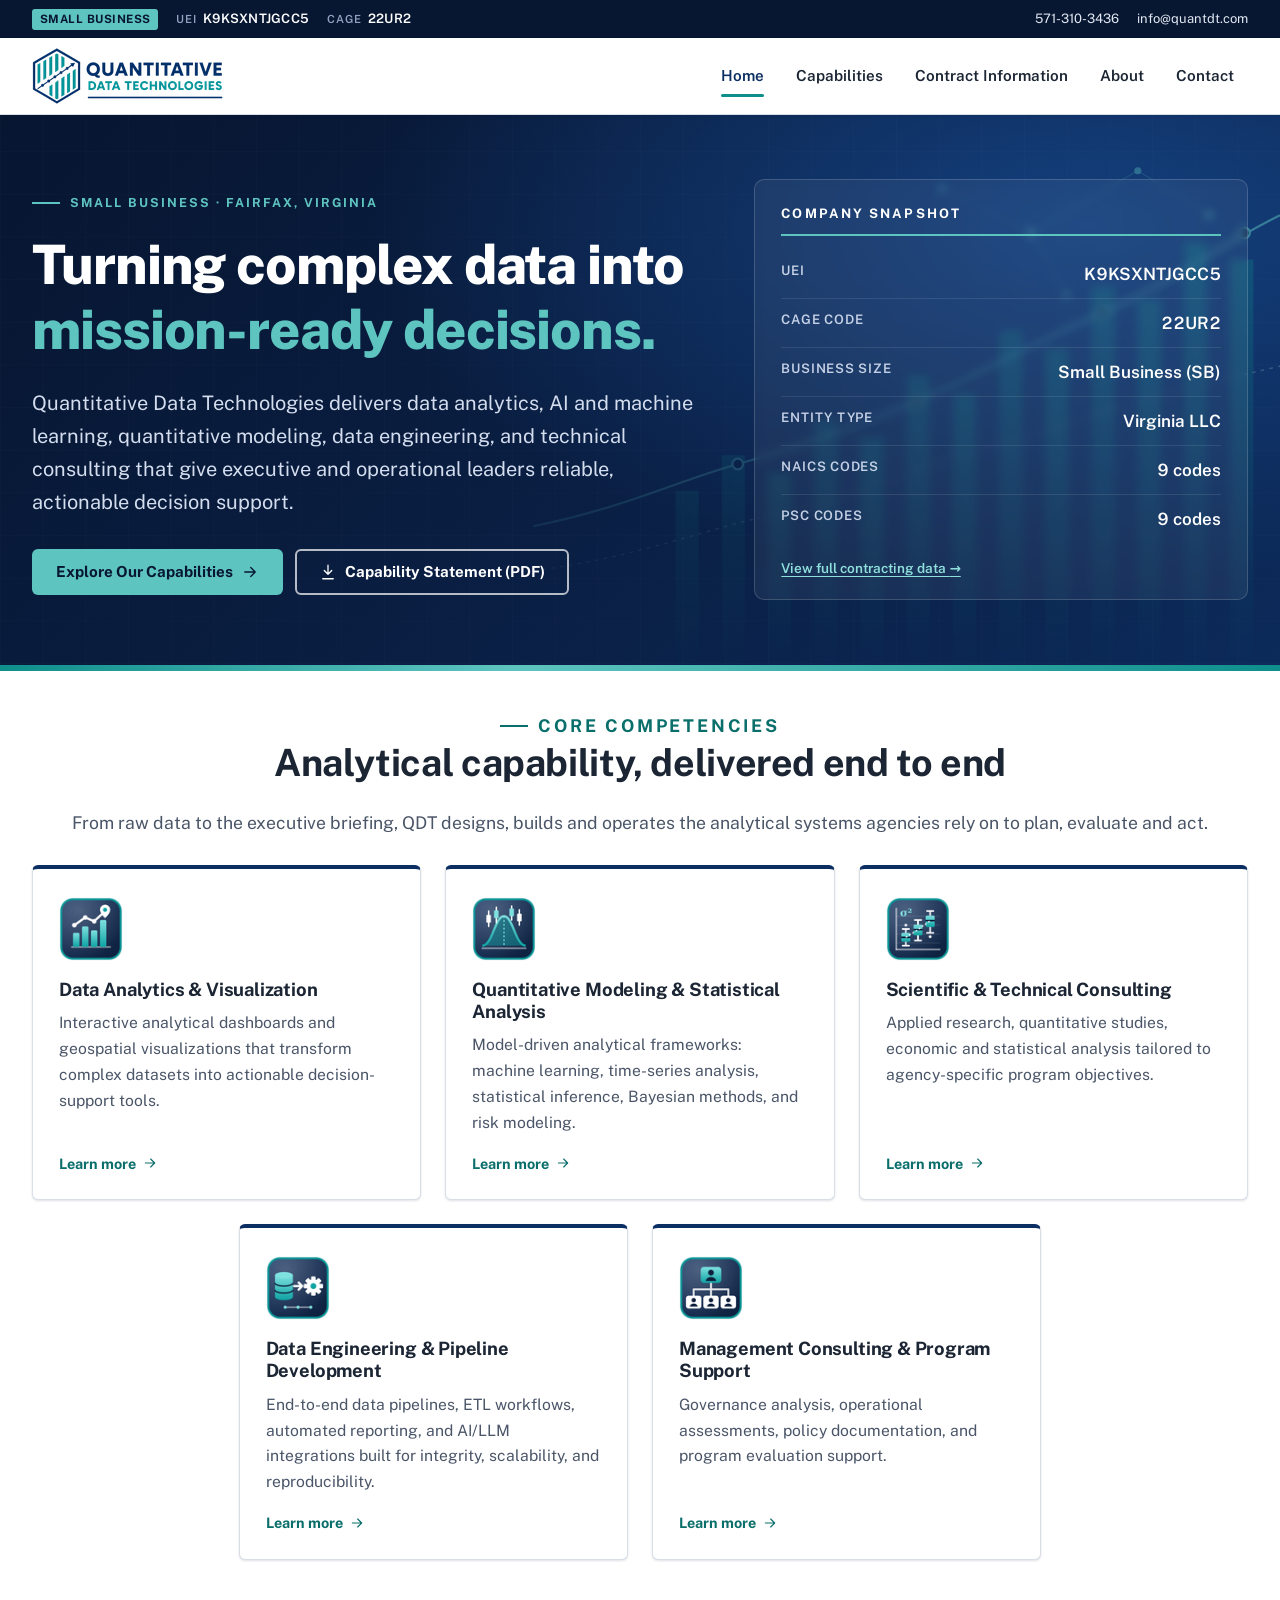
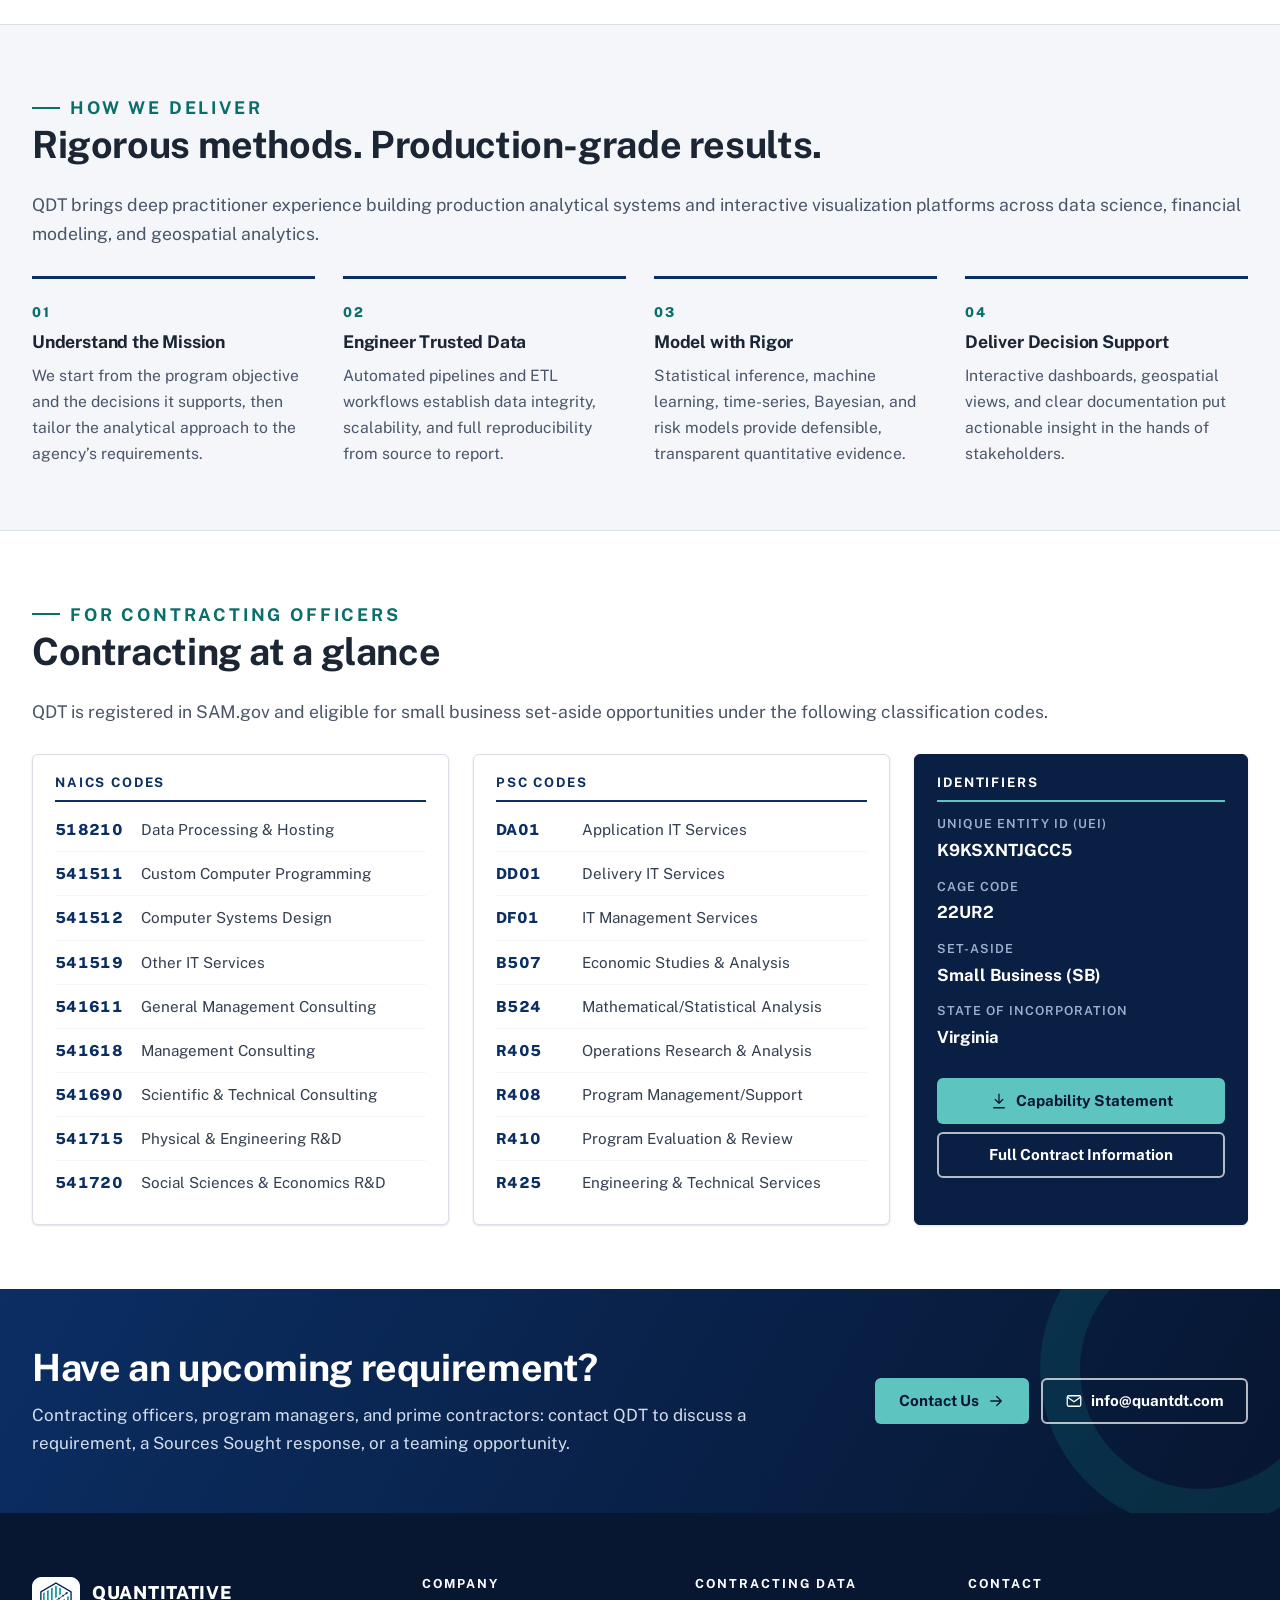
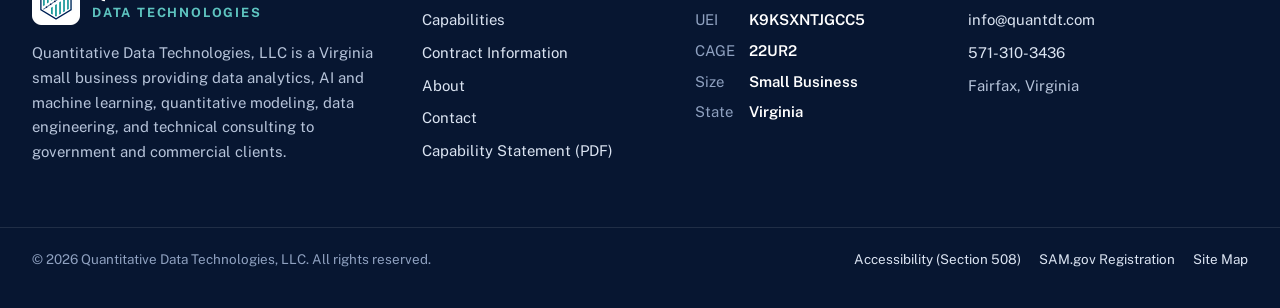
==== commit 80203ded: "Compact banners and content to limit scrolling" ====
--- a/index.html
+++ b/index.html
@@ -1,18 +1,18 @@
 <!DOCTYPE html>
 <html lang="en-us">
-<head><script src="/livereload.js?mindelay=10&amp;v=2&amp;port=4321&amp;path=livereload" data-no-instant defer></script>
+<head>
 <meta charset="utf-8">
 <meta name="viewport" content="width=device-width, initial-scale=1">
 <title>Quantitative Data Technologies, LLC | Data Analytics, Technical Consulting &amp; Decision Intelligence</title>
 <meta name="description" content="Quantitative Data Technologies, LLC is a Virginia small business delivering data analytics and visualization, AI and machine learning, quantitative modeling, data engineering, and scientific, technical and management consulting. UEI K9KSXNTJGCC5 · CAGE 22UR2.">
-<link rel="canonical" href="http://localhost:4321/">
+<link rel="canonical" href="https://www.quantdt.com/">
 <meta name="theme-color" content="#0a1f44">
 <meta property="og:type" content="website">
 <meta property="og:site_name" content="Quantitative Data Technologies, LLC">
 <meta property="og:title" content="Quantitative Data Technologies, LLC | Data Analytics, Technical Consulting &amp; Decision Intelligence">
 <meta property="og:description" content="Quantitative Data Technologies, LLC is a Virginia small business delivering data analytics and visualization, AI and machine learning, quantitative modeling, data engineering, and scientific, technical and management consulting. UEI K9KSXNTJGCC5 · CAGE 22UR2.">
-<meta property="og:url" content="http://localhost:4321/">
-<meta property="og:image" content="http://localhost:4321/assets/img/og-image.png">
+<meta property="og:url" content="https://www.quantdt.com/">
+<meta property="og:image" content="https://www.quantdt.com/assets/img/og-image.png">
 <meta property="og:image:width" content="1200">
 <meta property="og:image:height" content="630">
 <meta property="og:image:alt" content="Quantitative Data Technologies, LLC logo">
@@ -23,8 +23,10 @@
 <link rel="preconnect" href="https://fonts.googleapis.com">
 <link rel="preconnect" href="https://fonts.gstatic.com" crossorigin>
 <link href="https://fonts.googleapis.com/css2?family=Public+Sans:wght@400;600;700;800&display=swap" rel="stylesheet">
-<link rel="stylesheet" href="/css/site.min.45060effc8d9d5b76dfc26aebc2217cb84a02e7dcdc799587ff524b3d1f1b7d0.css" integrity="sha256-RQYO/8jZ1bdt/CauvCIXy4SgLn3Nx5lYf/Uks9Hxt9A=">
-<script type="application/ld+json">{"@context":"https://schema.org","@type":"Organization","address":{"@type":"PostalAddress","addressCountry":"US","addressLocality":"Fairfax","addressRegion":"VA"},"alternateName":"QDT","identifier":[{"@type":"PropertyValue","propertyID":"UEI","value":"K9KSXNTJGCC5"},{"@type":"PropertyValue","propertyID":"CAGE","value":"22UR2"}],"knowsAbout":["Data analytics","Data visualization","Artificial intelligence","Machine learning","Large language models","Quantitative modeling","Statistical analysis","Data engineering","Scientific and technical consulting","Management consulting"],"logo":"http://localhost:4321/assets/img/qdt-logo@3x.png","name":"Quantitative Data Technologies, LLC","slogan":"Data Analytics • Technical Consulting • Decision Intelligence","url":"http://localhost:4321/"}</script>
+<link rel="stylesheet" href="/css/site.min.7946f8a27ca146ac232767ba96aa5d5d099edfe52fa2a8ac4799ff8d99906e7c.css" integrity="sha256-eUb4onyhRqwjJ2e6lqpdXQme3&#43;UvoqisR5n/jZmQbnw=">
+<script type="application/ld+json">{"@context":"https://schema.org","@type":"Organization","address":{"@type":"PostalAddress","addressCountry":"US","addressLocality":"Fairfax","addressRegion":"VA"},"alternateName":"QDT","identifier":[{"@type":"PropertyValue","propertyID":"UEI","value":"K9KSXNTJGCC5"},{"@type":"PropertyValue","propertyID":"CAGE","value":"22UR2"}],"knowsAbout":["Data analytics","Data visualization","Artificial intelligence","Machine learning","Large language models","Quantitative modeling","Statistical analysis","Data engineering","Scientific and technical consulting","Management consulting"],"logo":"https://www.quantdt.com/assets/img/qdt-logo@3x.png","name":"Quantitative Data Technologies, LLC","slogan":"Data Analytics • Technical Consulting • Decision Intelligence","url":"https://www.quantdt.com/"}</script>
+<script async src="https://www.googletagmanager.com/gtag/js?id=G-QYPFFCB6VG"></script>
+<script>window.dataLayer=window.dataLayer||[];function gtag(){dataLayer.push(arguments);}gtag('js',new Date());gtag('config','G-QYPFFCB6VG');</script>
 </head>
 
 <body>
@@ -55,7 +57,6 @@
         <li><a href="/contracting/">Contract Information</a></li>
         <li><a href="/about/">About</a></li>
         <li><a href="/contact/">Contact</a></li>
-        <li class="nav-cta"><a class="btn btn-primary" href="/docs/QDT-Capability-Statement.pdf" download><svg viewBox="0 0 24 24" fill="none" stroke="currentColor" stroke-width="1.7" stroke-linecap="round" stroke-linejoin="round" aria-hidden="true" focusable="false"><path d="M12 3v12M7 10l5 5 5-5M5 21h14"/></svg>Capability Statement<span class="visually-hidden"> (PDF)</span></a></li>
       </ul>
     </nav>
   </div>
@@ -289,6 +290,6 @@
   </div>
 </footer>
 
-<script src="/js/site.min.cd5101fe7ac174896f6941a63c13f098187336e7ecd1b03f27e008c822717bfa.js" integrity="sha256-zVEB/nrBdIlvaUGmPBPwmBhzNufs0bA/J&#43;AIyCJxe/o=" defer></script>
+<script src="/js/site.min.7909ef95811a1daaaec686c86e086e54e2841eb93fb0f4e6ff52384932408604.js" integrity="sha256-eQnvlYEaHaquxobIbghuVOKEHrk/sPTm/1I4STJAhgQ=" defer></script>
 </body>
 </html>
--- a/css/site.min.7946f8a27ca146ac232767ba96aa5d5d099edfe52fa2a8ac4799ff8d99906e7c.css
+++ b/css/site.min.7946f8a27ca146ac232767ba96aa5d5d099edfe52fa2a8ac4799ff8d99906e7c.css
@@ -0,0 +1 @@
+:root{--navy-950:#071631;--navy-900:#0a1f44;--navy-800:#0b2e63;--navy-700:#16407f;--navy-100:#e6ecf5;--teal-500:#0e8f8c;--teal-700:#0a6e6b;--teal-100:#e3f3f2;--teal-300:#5ec4c0;--ink:#1b2533;--body:#333f50;--muted:#4a5568;--line:#d9dee7;--surface:#f4f6f9;--white:#ffffff;--font:"Public Sans", "Segoe UI", system-ui, -apple-system, Roboto, Arial, sans-serif;--radius:6px;--shadow-sm:0 1px 2px rgba(10, 31, 68, .06), 0 1px 3px rgba(10, 31, 68, .08);--shadow-md:0 6px 24px rgba(10, 31, 68, .10);--container:1320px;--gutter:clamp(16px, 4vw, 32px)}*,*::before,*::after{box-sizing:border-box}html{scroll-behavior:smooth;-webkit-text-size-adjust:100%;scroll-padding-top:96px}@media(prefers-reduced-motion:reduce){html{scroll-behavior:auto}*,*::before,*::after{transition:none!important;animation:none!important}}body{margin:0;font-family:var(--font);font-size:1.0625rem;line-height:1.65;color:var(--body);background:var(--white);text-rendering:optimizeLegibility}img,svg{max-width:100%}h1,h2,h3,h4{color:var(--ink);line-height:1.2;margin:0 0 .6em;font-weight:700;letter-spacing:-.01em}h1{font-size:clamp(2.1rem,4.6vw,3.4rem);font-weight:800;letter-spacing:-.02em}h2{font-size:clamp(1.65rem,3vw,2.35rem)}h3{font-size:1.25rem}p{margin:0 0 1em}a{color:var(--teal-700);text-underline-offset:3px}a:hover{color:var(--navy-800)}strong{color:var(--ink);font-weight:700}:focus-visible{outline:3px solid var(--teal-500);outline-offset:2px;border-radius:2px}.visually-hidden{position:absolute!important;width:1px;height:1px;padding:0;margin:-1px;overflow:hidden;clip:rect(0 0 0 0);white-space:nowrap;border:0}.skip-link{position:absolute;left:12px;top:-60px;z-index:1000;background:var(--teal-300);color:var(--navy-950);font-weight:700;padding:10px 16px;border-radius:var(--radius);text-decoration:none}.skip-link:focus{top:12px}.container{width:100%;max-width:var(--container);margin:0 auto;padding:0 var(--gutter)}.utility-bar{background:var(--navy-950);color:#c8d3e6;font-size:.8125rem}.utility-bar .container{display:flex;justify-content:space-between;align-items:center;gap:16px;min-height:38px;flex-wrap:wrap}.utility-bar ul{list-style:none;margin:0;padding:0;display:flex;flex-wrap:wrap;gap:4px 18px}.utility-bar li{display:flex;align-items:center;gap:6px}.utility-bar .label{color:#8fa1c0;text-transform:uppercase;letter-spacing:.08em;font-size:.7rem;font-weight:600}.utility-bar .value{color:var(--white);font-weight:600;letter-spacing:.02em}.utility-bar a{color:#e3e9f3;text-decoration:none}.utility-bar a:hover{color:var(--teal-300);text-decoration:underline}.utility-bar .sb-badge{background:var(--teal-300);color:var(--navy-950);font-weight:700;padding:1px 8px;border-radius:3px;font-size:.72rem;letter-spacing:.04em}@media(max-width:760px){.utility-bar .contact-links{display:none}}.site-header{position:sticky;top:0;z-index:100;background:var(--white);border-bottom:1px solid var(--line);box-shadow:var(--shadow-sm)}.site-header .container{display:flex;align-items:center;justify-content:space-between;gap:24px;min-height:76px}.brand{display:flex;align-items:center;gap:12px;text-decoration:none;color:inherit}.brand-mark{width:48px;height:48px;flex:none}.brand-logo{display:block;height:56px;width:auto}.brand-text{display:flex;flex-direction:column;line-height:1.05;white-space:nowrap}.brand-text .b1{font-weight:800;font-size:1.12rem;color:var(--navy-800);letter-spacing:.04em}.brand-text .b2{font-weight:700;font-size:.8rem;color:var(--teal-700);letter-spacing:.14em;margin-top:3px}.primary-nav ul{list-style:none;margin:0;padding:0;display:flex;align-items:center;gap:4px}.primary-nav a{display:block;padding:10px 14px;color:var(--ink);text-decoration:none;font-weight:600;font-size:.95rem;border-radius:var(--radius);position:relative;white-space:nowrap}.primary-nav a:hover{background:var(--surface);color:var(--navy-800)}.primary-nav a[aria-current=page]{color:var(--navy-800)}.primary-nav a[aria-current=page]::after{content:"";position:absolute;left:14px;right:14px;bottom:2px;height:3px;background:var(--teal-500);border-radius:2px}.nav-toggle{display:none;background:0 0;border:1px solid var(--line);border-radius:var(--radius);padding:8px 12px;font:inherit;font-weight:600;color:var(--navy-800);cursor:pointer;align-items:center;gap:8px}.nav-toggle svg{width:20px;height:20px}@media(max-width:900px){.nav-toggle{display:inline-flex}.primary-nav{position:absolute;left:0;right:0;top:100%;background:var(--white);border-bottom:1px solid var(--line);box-shadow:var(--shadow-md);display:none}.primary-nav.is-open{display:block}.primary-nav ul{flex-direction:column;align-items:stretch;padding:8px var(--gutter)18px;gap:0}.primary-nav a{padding:14px 8px;border-bottom:1px solid var(--surface);border-radius:0}.primary-nav a[aria-current=page]::after{left:0;right:auto;top:10px;bottom:10px;width:3px;height:auto}}@media(max-width:420px){.brand-logo{height:46px}}.btn{display:inline-flex;align-items:center;justify-content:center;gap:8px;padding:12px 22px;border-radius:var(--radius);font-weight:700;font-size:.95rem;text-decoration:none;border:2px solid transparent;cursor:pointer;line-height:1.2;transition:background .15s,color .15s,border-color .15s}.btn svg{width:18px;height:18px;flex:none}.btn-primary{background:var(--navy-800);color:var(--white)}.btn-primary:hover{background:var(--navy-900);color:var(--white)}.btn-accent{background:var(--teal-300);color:var(--navy-950)}.btn-accent:hover{background:#86d6d2;color:var(--navy-950)}.btn-outline-light{border-color:rgba(255,255,255,.7);color:var(--white)}.btn-outline-light:hover{background:var(--white);color:var(--navy-900)}.btn-outline{border-color:var(--navy-800);color:var(--navy-800)}.btn-outline:hover{background:var(--navy-800);color:var(--white)}.hero{position:relative;overflow:hidden;color:#dbe4f2;background:radial-gradient(1200px 600px at 85% 20%,#14407e 0%,rgba(20,64,126,0) 60%),linear-gradient(135deg,var(--navy-950) 0%,var(--navy-900) 55%,#0c2a5a 100%)}.hero::after{content:"";position:absolute;left:0;right:0;bottom:0;height:6px;background:linear-gradient(90deg,var(--teal-500),var(--teal-300) 40%,var(--teal-500))}.hero-art{position:absolute;inset:0;width:100%;height:100%;pointer-events:none;opacity:.55}.hero .container{position:relative;display:grid;grid-template-columns:minmax(0,1.35fr)minmax(0,1fr);gap:56px;align-items:center;padding-top:clamp(36px,5vw,64px);padding-bottom:clamp(40px,5.5vw,72px)}.hero h1{color:var(--white);margin-bottom:.45em}.hero h1 .accent{color:var(--teal-300)}.hero .lead{font-size:clamp(1.05rem,1.6vw,1.25rem);color:#d3ddee;max-width:40em}.hero .actions{display:flex;flex-wrap:wrap;gap:12px;margin-top:30px}.eyebrow{display:inline-flex;align-items:center;gap:10px;font-size:.78rem;font-weight:700;letter-spacing:.16em;text-transform:uppercase;color:var(--teal-300);margin-bottom:18px}.eyebrow::before{content:"";width:28px;height:2px;background:currentColor}.eyebrow.dark{color:var(--teal-700)}.facts-card{background:rgba(255,255,255,6%);border:1px solid rgba(255,255,255,.16);border-radius:10px;padding:26px 26px 20px;backdrop-filter:blur(4px)}.facts-card h2{color:var(--white);font-size:.82rem;letter-spacing:.16em;text-transform:uppercase;margin:0 0 14px;padding-bottom:12px;border-bottom:2px solid var(--teal-300)}.facts-card dl{margin:0;display:grid;grid-template-columns:auto 1fr}.facts-card dt,.facts-card dd{padding:10px 0;border-bottom:1px solid rgba(255,255,255,.1);margin:0}.facts-card dt{color:#c5d1e6;font-size:.82rem;font-weight:600;text-transform:uppercase;letter-spacing:.06em;padding-right:18px}.facts-card dd{color:var(--white);font-weight:600;text-align:right;font-variant-numeric:tabular-nums}.facts-card dl>:nth-last-child(-n+2){border-bottom:0}.facts-card .facts-foot{margin:14px 0 0;font-size:.85rem}.facts-card .facts-foot a{color:#8fe0dc;font-weight:600}.facts-card .facts-foot a:hover{color:var(--white)}@media(max-width:900px){.hero .container{grid-template-columns:1fr;gap:40px}}.page-hero{position:relative;color:#d3ddee;background:linear-gradient(135deg,var(--navy-950) 0%,var(--navy-900) 60%,#0c2a5a 100%);overflow:hidden}.page-hero::after{content:"";position:absolute;left:0;right:0;bottom:0;height:5px;background:linear-gradient(90deg,var(--teal-500),var(--teal-300) 40%,var(--teal-500))}.page-hero .hero-art{opacity:.35}.page-hero .container{position:relative;padding-top:clamp(20px,2.6vw,32px);padding-bottom:clamp(24px,3vw,36px)}.page-hero h1{color:var(--white);font-size:clamp(1.75rem,3vw,2.4rem);margin-bottom:.25em}.page-hero .lead{font-size:clamp(1.02rem,1.5vw,1.15rem);margin:0}.breadcrumb ol{list-style:none;margin:0 0 10px;padding:0;display:flex;flex-wrap:wrap;gap:6px;font-size:.85rem}.breadcrumb li{display:flex;align-items:center;gap:6px;color:#9fb2d1}.breadcrumb li+li::before{content:"/";color:#9fb2d1}.breadcrumb a{color:#c8d3e6}.breadcrumb a:hover{color:var(--teal-300)}.breadcrumb [aria-current]{color:var(--white);font-weight:600}.section{padding:clamp(36px,5vw,64px)0}.hero+.section,.page-hero+.section,.page-hero+.section.tight{padding-top:clamp(24px,3vw,36px)}.section.alt{background:var(--surface);border-top:1px solid var(--line);border-bottom:1px solid var(--line)}.section.tight{padding:clamp(24px,3.5vw,40px)0}.section-head{margin-bottom:28px}.section-head.center{margin-left:auto;margin-right:auto;text-align:center}.section-head.center .eyebrow{justify-content:center}.section-head p{font-size:1.1rem;color:var(--muted);margin:0}.rule{width:64px;height:4px;background:var(--teal-300);border:0;margin:0 0 20px;border-radius:2px}.card-grid{display:grid;grid-template-columns:repeat(6,1fr);gap:24px}.card-grid>*{grid-column:span 2}.card-grid>:nth-child(4){grid-column:2/span 2}.card-grid>:nth-child(5){grid-column:4/span 2}@media(max-width:980px){.card-grid{grid-template-columns:repeat(2,1fr)}.card-grid>*,.card-grid>:nth-child(4){grid-column:auto}.card-grid>:nth-child(5){grid-column:1/-1}}@media(max-width:640px){.card-grid{grid-template-columns:1fr}.card-grid>:nth-child(5){grid-column:auto}}.cap-card{position:relative;display:flex;flex-direction:column;background:var(--white);border:1px solid var(--line);border-top:4px solid var(--navy-800);border-radius:var(--radius);padding:28px 26px 24px;box-shadow:var(--shadow-sm);transition:box-shadow .2s,transform .2s,border-top-color .2s}.cap-card:hover{box-shadow:var(--shadow-md);transform:translateY(-2px);border-top-color:var(--teal-500)}.cap-card h3{font-size:1.15rem;margin-bottom:.5em}.cap-card h3 a{color:var(--ink);text-decoration:none}.cap-card h3 a::after{content:"";position:absolute;inset:0}.cap-card p{color:var(--muted);font-size:.98rem;flex:1}.cap-card .more{font-weight:700;font-size:.9rem;color:var(--teal-700);display:inline-flex;align-items:center;gap:6px}.cap-card .more svg{width:16px;height:16px;transition:transform .2s}.cap-card:hover .more svg{transform:translateX(3px)}.icon-tile{width:64px;height:64px;border-radius:16%;display:grid;place-items:center;background:radial-gradient(120% 90% at 50% 20%,#3d5273 0%,#283f63 55%,#172b4c 100%);border:2px solid #059191;color:var(--white);margin-bottom:18px;flex:none}.icon-tile svg{width:34px;height:34px}.cap-thumb{display:block;width:64px;height:64px;margin-bottom:18px;flex:none}.icon-tile svg .acc{stroke:var(--teal-300)}.approach{display:grid;grid-template-columns:repeat(4,1fr);gap:28px;counter-reset:step}@media(max-width:980px){.approach{grid-template-columns:repeat(2,1fr)}}@media(max-width:560px){.approach{grid-template-columns:1fr}}.approach li{list-style:none;position:relative;padding-top:22px;border-top:3px solid var(--navy-800)}.approach li::before{counter-increment:step;content:"0" counter(step);display:block;font-size:.85rem;font-weight:800;letter-spacing:.12em;color:var(--teal-700);margin-bottom:8px}.approach h3{font-size:1.1rem}.approach p{color:var(--muted);font-size:.98rem;margin:0}ol.approach{padding:0;margin:0}.snapshot{display:grid;grid-template-columns:1fr 1fr .8fr;gap:24px}@media(max-width:980px){.snapshot{grid-template-columns:1fr 1fr}.snapshot>:last-child{grid-column:1/-1}}@media(max-width:640px){.snapshot{grid-template-columns:1fr}}.panel{background:var(--white);border:1px solid var(--line);border-radius:var(--radius);padding:20px 22px;box-shadow:var(--shadow-sm)}.panel h3{font-size:.82rem;letter-spacing:.14em;text-transform:uppercase;color:var(--navy-800);padding-bottom:10px;margin-bottom:6px;border-bottom:2px solid var(--navy-800)}.code-list{list-style:none;margin:0;padding:0}.code-list li{display:grid;grid-template-columns:74px 1fr;gap:12px;padding:9px 0;border-bottom:1px solid var(--surface);font-size:.95rem;align-items:baseline}.code-list li:last-child{border-bottom:0}.code{font-weight:800;color:var(--navy-800);font-variant-numeric:tabular-nums;letter-spacing:.02em}.panel.dark{background:var(--navy-900);border-color:var(--navy-900);color:#d3ddee}.panel.dark h3{color:var(--white);border-bottom-color:var(--teal-300)}.panel.dark dl{margin:0 0 18px}.panel.dark dt{color:#9fb2d1;font-size:.78rem;text-transform:uppercase;letter-spacing:.08em;font-weight:600;margin-top:12px}.panel.dark dd{margin:2px 0 0;color:var(--white);font-weight:700;font-size:1.05rem}.panel.dark .btn{width:100%;margin-top:8px}.chip{display:inline-flex;align-items:center;gap:6px;padding:3px 10px;border-radius:999px;font-size:.82rem;font-weight:700;background:var(--navy-100);color:var(--navy-800);border:1px solid #c9d5e8;font-variant-numeric:tabular-nums}.chip.teal{background:var(--teal-100);color:var(--teal-700);border-color:#bfe2df}.chips{display:flex;flex-wrap:wrap;gap:8px}.cta-band{background:linear-gradient(120deg,var(--navy-800),var(--navy-950));color:#d3ddee;position:relative;overflow:hidden}.cta-band .container{display:flex;align-items:center;justify-content:space-between;gap:32px;padding-top:56px;padding-bottom:56px;flex-wrap:wrap;position:relative}.cta-band h2{color:var(--white);margin-bottom:.3em}.cta-band p{margin:0}.cta-band .container>div:first-child{flex:1 1 520px}.cta-band .actions{display:flex;flex-wrap:wrap;gap:12px}.cta-band::before{content:"";position:absolute;right:-80px;top:-80px;width:320px;height:320px;border:40px solid rgba(14,143,140,.18);border-radius:50%}.with-sidebar{display:grid;grid-template-columns:260px minmax(0,1fr);gap:56px;align-items:start}@media(max-width:980px){.with-sidebar{grid-template-columns:1fr;gap:32px}}.side-nav{position:sticky;top:100px;border-left:3px solid var(--line)}.side-nav h2{font-size:.78rem;text-transform:uppercase;letter-spacing:.14em;color:var(--muted);margin:0 0 10px 18px}.side-nav ul{list-style:none;margin:0;padding:0}.side-nav a{display:block;padding:9px 18px;margin-left:-3px;border-left:3px solid transparent;color:var(--ink);text-decoration:none;font-weight:600;font-size:.95rem;line-height:1.35}.side-nav a:hover,.side-nav a.is-active{border-left-color:var(--teal-500);color:var(--navy-800);background:var(--surface)}.side-nav .side-cta{margin:24px 0 0 18px}@media(max-width:980px){.side-nav{position:static}.side-nav .side-cta{display:none}}.capability{display:flex;gap:18px;align-items:flex-start;padding:0 0 22px;margin-bottom:22px;border-bottom:1px solid var(--line);scroll-margin-top:110px}.capability:last-child{border-bottom:0;margin-bottom:0;padding-bottom:0}.capability .cap-thumb{margin:2px 0 0;width:56px;height:56px}.capability-main{flex:1;min-width:0}.capability h2{font-size:clamp(1.2rem,1.9vw,1.45rem);margin:0 0 .25em}.capability .summary{color:var(--body);margin:0 0 10px}.cap-codes{display:flex;flex-wrap:wrap;align-items:center;gap:6px 10px;margin:0 0 8px}.cap-codes dt{font-size:.72rem;font-weight:700;text-transform:uppercase;letter-spacing:.12em;color:var(--muted)}.cap-codes dd{display:flex;flex-wrap:wrap;gap:6px;margin:0 8px 0 0}.cap-details summary{display:inline-flex;align-items:center;gap:6px;cursor:pointer;font-weight:700;font-size:.92rem;color:var(--teal-700);list-style:none;padding:4px 0}.cap-details summary::-webkit-details-marker{display:none}.cap-details summary::before{content:"";width:7px;height:7px;border-right:2px solid;border-bottom:2px solid;transform:rotate(-45deg);transition:transform .15s;margin-right:2px}.cap-details[open] summary::before{transform:rotate(45deg)}.cap-details summary:hover{color:var(--navy-800);text-decoration:underline}.cap-details-body{padding:8px 0 0}.cap-details-body>p{margin:0 0 12px}.cap-details-body h3{font-size:.8rem;text-transform:uppercase;letter-spacing:.14em;color:var(--navy-800);margin:0 0 6px}.cap-toolbar{display:flex;justify-content:flex-end;margin:-6px 0 6px}.link-button{background:0 0;border:0;padding:4px 0;font:inherit;font-weight:700;font-size:.9rem;color:var(--teal-700);cursor:pointer}.link-button:hover{color:var(--navy-800);text-decoration:underline}@media(max-width:560px){.capability{flex-direction:column;gap:10px}}.check-list{list-style:none;margin:0;padding:0}.check-list li{position:relative;padding:4px 0 4px 30px}.check-list li::before{content:"";position:absolute;left:0;top:9px;width:18px;height:18px;border-radius:50%;background:var(--teal-100)url("data:image/svg+xml,%3Csvg xmlns='http://www.w3.org/2000/svg' viewBox='0 0 24 24' fill='none' stroke='%230a6e6b' stroke-width='3.2' stroke-linecap='round' stroke-linejoin='round'%3E%3Cpath d='M6 12.5l4 4 8-9'/%3E%3C/svg%3E")50%/12px no-repeat}.data-table{width:100%;border-collapse:collapse;font-size:.98rem;background:var(--white)}.data-table caption{text-align:left;font-weight:700;color:var(--ink);padding:0 0 10px;font-size:1.05rem}.data-table th,.data-table td{text-align:left;padding:13px 16px;border-bottom:1px solid var(--line);vertical-align:top}.data-table thead th{background:var(--navy-900);color:var(--white);font-size:.78rem;text-transform:uppercase;letter-spacing:.1em;font-weight:700;border-bottom:0}.data-table tbody tr:nth-child(even){background:#f8f9fb}.data-table tbody th{color:var(--ink);font-weight:700;white-space:nowrap}.data-table td.code-cell{font-weight:800;color:var(--navy-800);white-space:nowrap;font-variant-numeric:tabular-nums}.table-wrap{overflow-x:auto;border:1px solid var(--line);border-radius:var(--radius);box-shadow:var(--shadow-sm)}.table-wrap .data-table tbody tr:last-child>*{border-bottom:0}.table-note{font-size:.88rem;color:var(--muted);margin-top:10px}.two-col{display:grid;grid-template-columns:1fr 1fr;gap:40px;align-items:start}.two-col.wide-left{grid-template-columns:1.4fr 1fr}@media(max-width:900px){.two-col,.two-col.wide-left{grid-template-columns:1fr}}.id-grid{display:grid;grid-template-columns:repeat(4,1fr);gap:0;border:1px solid var(--line);border-radius:var(--radius);overflow:hidden;background:var(--white);box-shadow:var(--shadow-sm)}.id-grid>div{padding:14px 18px;border-right:1px solid var(--line)}.id-grid>div:last-child{border-right:0}.id-grid .k{font-size:.75rem;font-weight:700;text-transform:uppercase;letter-spacing:.12em;color:var(--muted)}.id-grid .v{font-size:1.3rem;font-weight:800;color:var(--navy-800);letter-spacing:.02em;margin-top:4px;font-variant-numeric:tabular-nums;word-break:break-word}.id-grid .s{font-size:.85rem;color:var(--muted);margin-top:2px}@media(max-width:900px){.id-grid{grid-template-columns:1fr 1fr}.id-grid>div:nth-child(2){border-right:0}.id-grid>div:nth-child(-n+2){border-bottom:1px solid var(--line)}}@media(max-width:480px){.id-grid{grid-template-columns:1fr}.id-grid>div{border-right:0;border-bottom:1px solid var(--line)}.id-grid>div:last-child{border-bottom:0}}.engage-grid{display:grid;grid-template-columns:repeat(4,1fr);gap:20px}@media(max-width:980px){.engage-grid{grid-template-columns:repeat(2,1fr)}}@media(max-width:560px){.engage-grid{grid-template-columns:1fr}}.engage{background:var(--white);border:1px solid var(--line);border-radius:var(--radius);padding:24px;border-left:4px solid var(--teal-500)}.engage h3{font-size:1.05rem}.engage p{color:var(--muted);font-size:.95rem;margin:0}.callout{border-left:4px solid var(--teal-500);background:var(--teal-100);padding:20px 24px;border-radius:0 var(--radius)var(--radius)0}.callout p:last-child{margin-bottom:0}.prose{max-width:960px}.prose p{font-size:1.08rem}.prose h2{margin-top:1.4em}.prose>h2:first-child{margin-top:0}.prose ul{padding-left:1.3em}.prose li{margin:.35em 0}.prose li::marker{color:var(--teal-500)}.stat-row{display:grid;grid-template-columns:repeat(3,1fr);gap:20px;margin-top:8px}@media(max-width:640px){.stat-row{grid-template-columns:1fr}}.value-card{background:var(--white);border:1px solid var(--line);border-radius:var(--radius);padding:24px}.value-card h3{font-size:1.05rem;display:flex;align-items:center;gap:10px}.value-card h3 svg{width:22px;height:22px;color:var(--teal-700);flex:none}.value-card p{color:var(--muted);font-size:.96rem;margin:0}.market-list{list-style:none;padding:0;margin:0;display:grid;grid-template-columns:repeat(2,minmax(0,1fr));gap:16px}@media(max-width:760px){.market-list{grid-template-columns:1fr}}.market-list li{display:flex;gap:12px;align-items:flex-start;padding:14px 16px;background:var(--white);border:1px solid var(--line);border-radius:var(--radius)}.market-list svg{width:22px;height:22px;color:var(--teal-700);flex:none;margin-top:2px}.contact-grid{display:grid;grid-template-columns:repeat(3,1fr);gap:16px}@media(max-width:860px){.contact-grid{grid-template-columns:1fr}}.contact-card{display:grid;grid-template-columns:auto minmax(0,1fr);column-gap:14px;align-items:start;background:var(--white);border:1px solid var(--line);border-radius:var(--radius);padding:16px 18px;box-shadow:var(--shadow-sm)}.contact-card>:not(.icon-tile){grid-column:2}.contact-card .icon-tile{grid-row:1/span 3;width:44px;height:44px;margin:2px 0 0}.contact-card .icon-tile svg{width:24px;height:24px}.contact-card h2{font-size:.8rem;text-transform:uppercase;letter-spacing:.14em;color:var(--muted);margin:0 0 2px}.contact-card .big{margin:0;font-size:1.15rem;font-weight:700;color:var(--navy-800);word-break:break-word}.contact-card .big a{color:var(--navy-800)}.contact-card p{margin:2px 0 0;color:var(--muted);font-size:.92rem;line-height:1.45}.site-footer{background:var(--navy-950);color:#b7c4da;font-size:.93rem}.site-footer .footer-top{display:grid;grid-template-columns:1.5fr 1fr 1fr 1.2fr;gap:40px;padding-top:64px;padding-bottom:48px}@media(max-width:980px){.site-footer .footer-top{grid-template-columns:1fr 1fr}}@media(max-width:560px){.site-footer .footer-top{grid-template-columns:1fr}}.site-footer h2{color:var(--white);font-size:.78rem;text-transform:uppercase;letter-spacing:.16em;margin-bottom:16px}.site-footer ul{list-style:none;margin:0;padding:0}.site-footer li{margin-bottom:8px}.site-footer a{color:#dbe4f2;text-decoration:none}.site-footer a:hover{color:var(--teal-300);text-decoration:underline}.site-footer .brand .b1{color:var(--white)}.site-footer .brand .b2{color:#5ec4c0}.site-footer .about{margin-top:16px;max-width:30em}.site-footer dl{margin:0;display:grid;grid-template-columns:auto 1fr;gap:6px 14px}.site-footer dt{color:#8fa1c0}.site-footer dd{margin:0;color:var(--white);font-weight:600}.footer-bottom{border-top:1px solid rgba(255,255,255,.1)}.footer-bottom .container{display:flex;justify-content:space-between;gap:16px;flex-wrap:wrap;padding-top:20px;padding-bottom:24px;font-size:.84rem;color:#8fa1c0}.footer-bottom ul{display:flex;gap:18px;flex-wrap:wrap}.footer-bottom li{margin:0}.mt-0{margin-top:0}.mb-0{margin-bottom:0}.panel .btn{margin-top:12px}.panel.dark .btn{margin-top:8px}.mt-2{margin-top:2rem}.mt-3{margin-top:3rem}.muted{color:var(--muted)}.center{text-align:center}@media print{.utility-bar,.site-header,.nav-toggle,.hero-art,.cta-band,.site-footer .footer-top{display:none}.hero,.page-hero{background:0 0;color:#000}.hero h1,.page-hero h1{color:#000}}.side-nav .side-cta a.btn{color:var(--white);background:var(--navy-800);border:2px solid transparent;margin-left:0;padding:12px 18px;font-size:.9rem;display:inline-flex}.side-nav .side-cta a.btn:hover{background:var(--navy-900);color:var(--white)}.two-col>*,.with-sidebar>*{min-width:0}@media(max-width:560px){.data-table tbody th{white-space:normal}.data-table th,.data-table td{padding:11px 12px}}@media(min-width:1000px){.data-table.codes td:last-child{white-space:nowrap}}.snapshot>*,.card-grid>*,.engage-grid>*,.contact-grid>*{min-width:0}.code-list li>span:last-child,.facts-card dd,.id-grid .v{overflow-wrap:anywhere;min-width:0}@media(max-width:400px){.panel,.facts-card{padding:20px 16px}.code-list li{grid-template-columns:62px 1fr;gap:8px}}.sitemap-list{list-style:none;margin:0;padding:0;display:grid;grid-template-columns:repeat(2,minmax(0,1fr));gap:20px}@media(max-width:760px){.sitemap-list{grid-template-columns:1fr}}.sitemap-item{background:var(--white);border:1px solid var(--line);border-left:4px solid var(--teal-500);border-radius:var(--radius);padding:22px 24px;box-shadow:var(--shadow-sm);min-width:0}.sitemap-item h2{font-size:1.2rem;margin:0 0 .35em}.sitemap-item h2 a{color:var(--navy-800)}.sitemap-item p{color:var(--muted);font-size:.97rem;margin:0}.sitemap-sub{list-style:none;margin:12px 0 0;padding:12px 0 0;border-top:1px solid var(--surface);display:grid;gap:6px}.sitemap-sub a{font-weight:600;font-size:.95rem}
